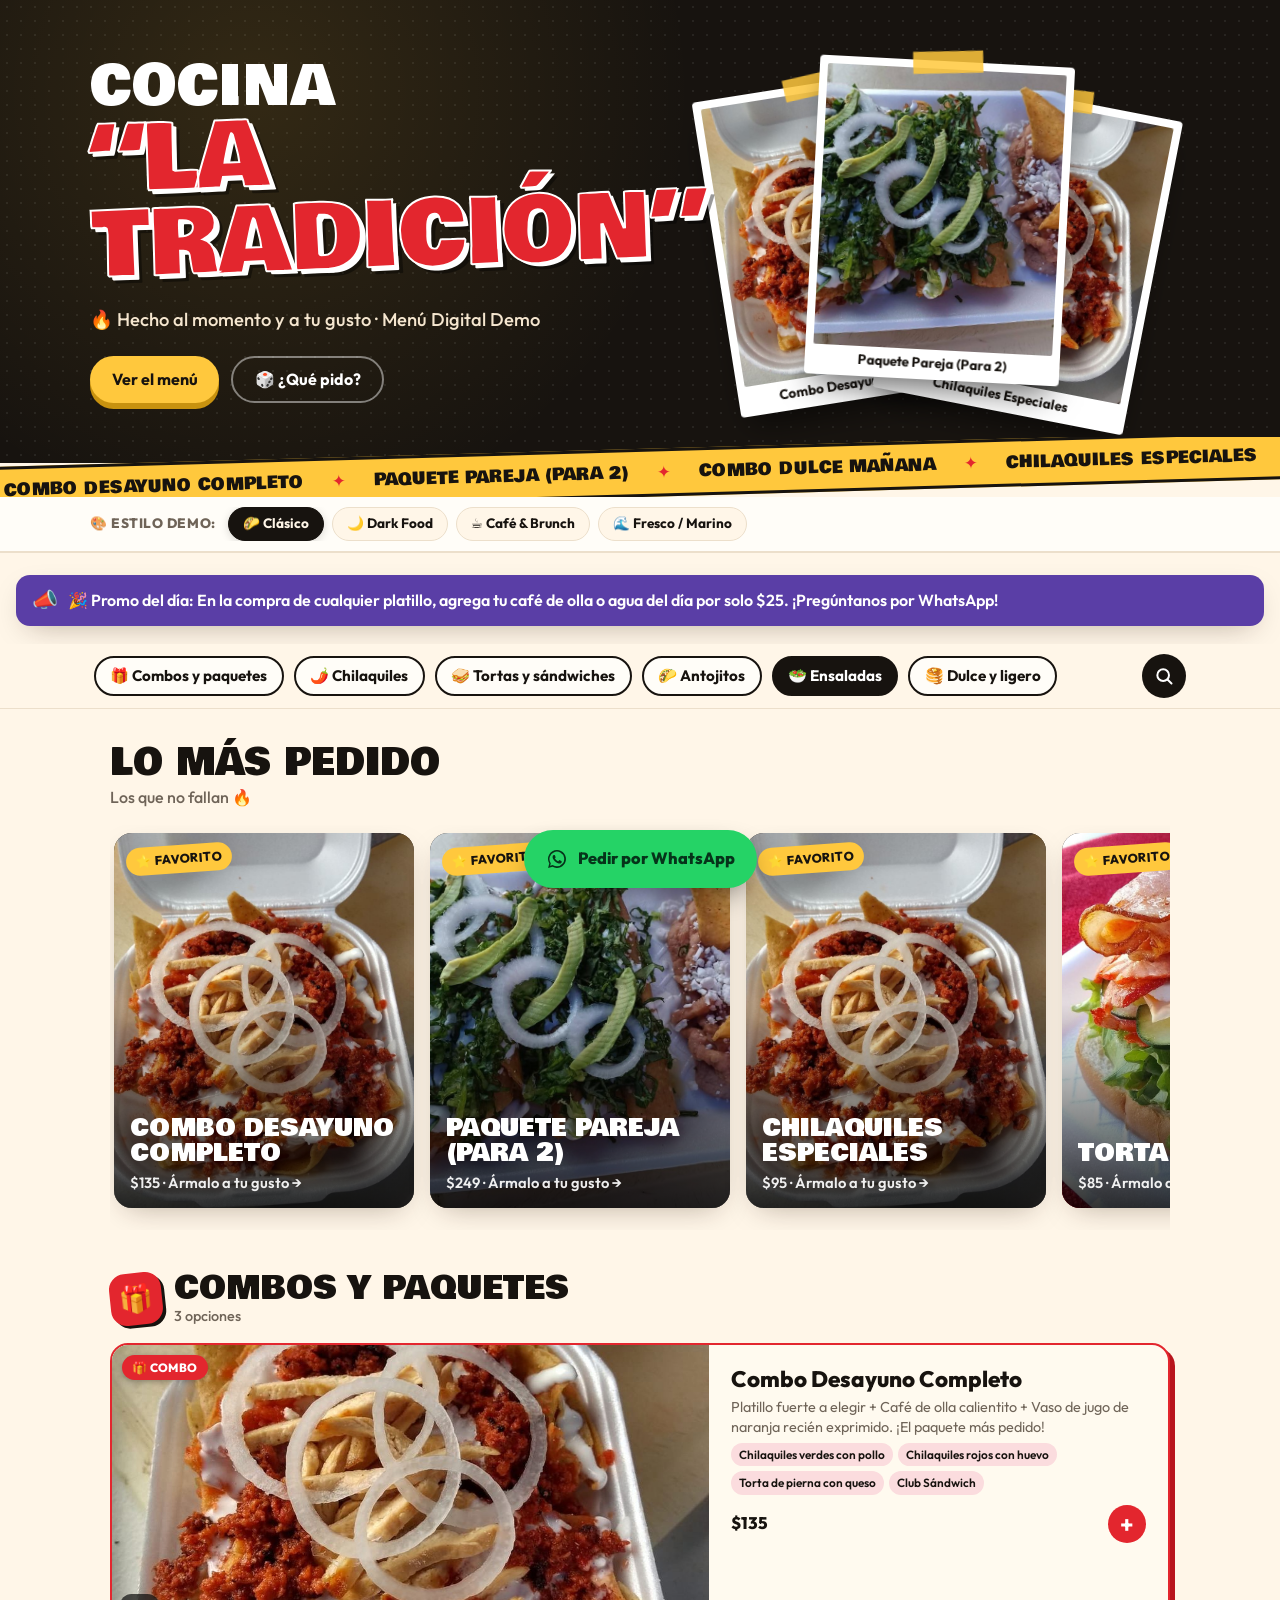
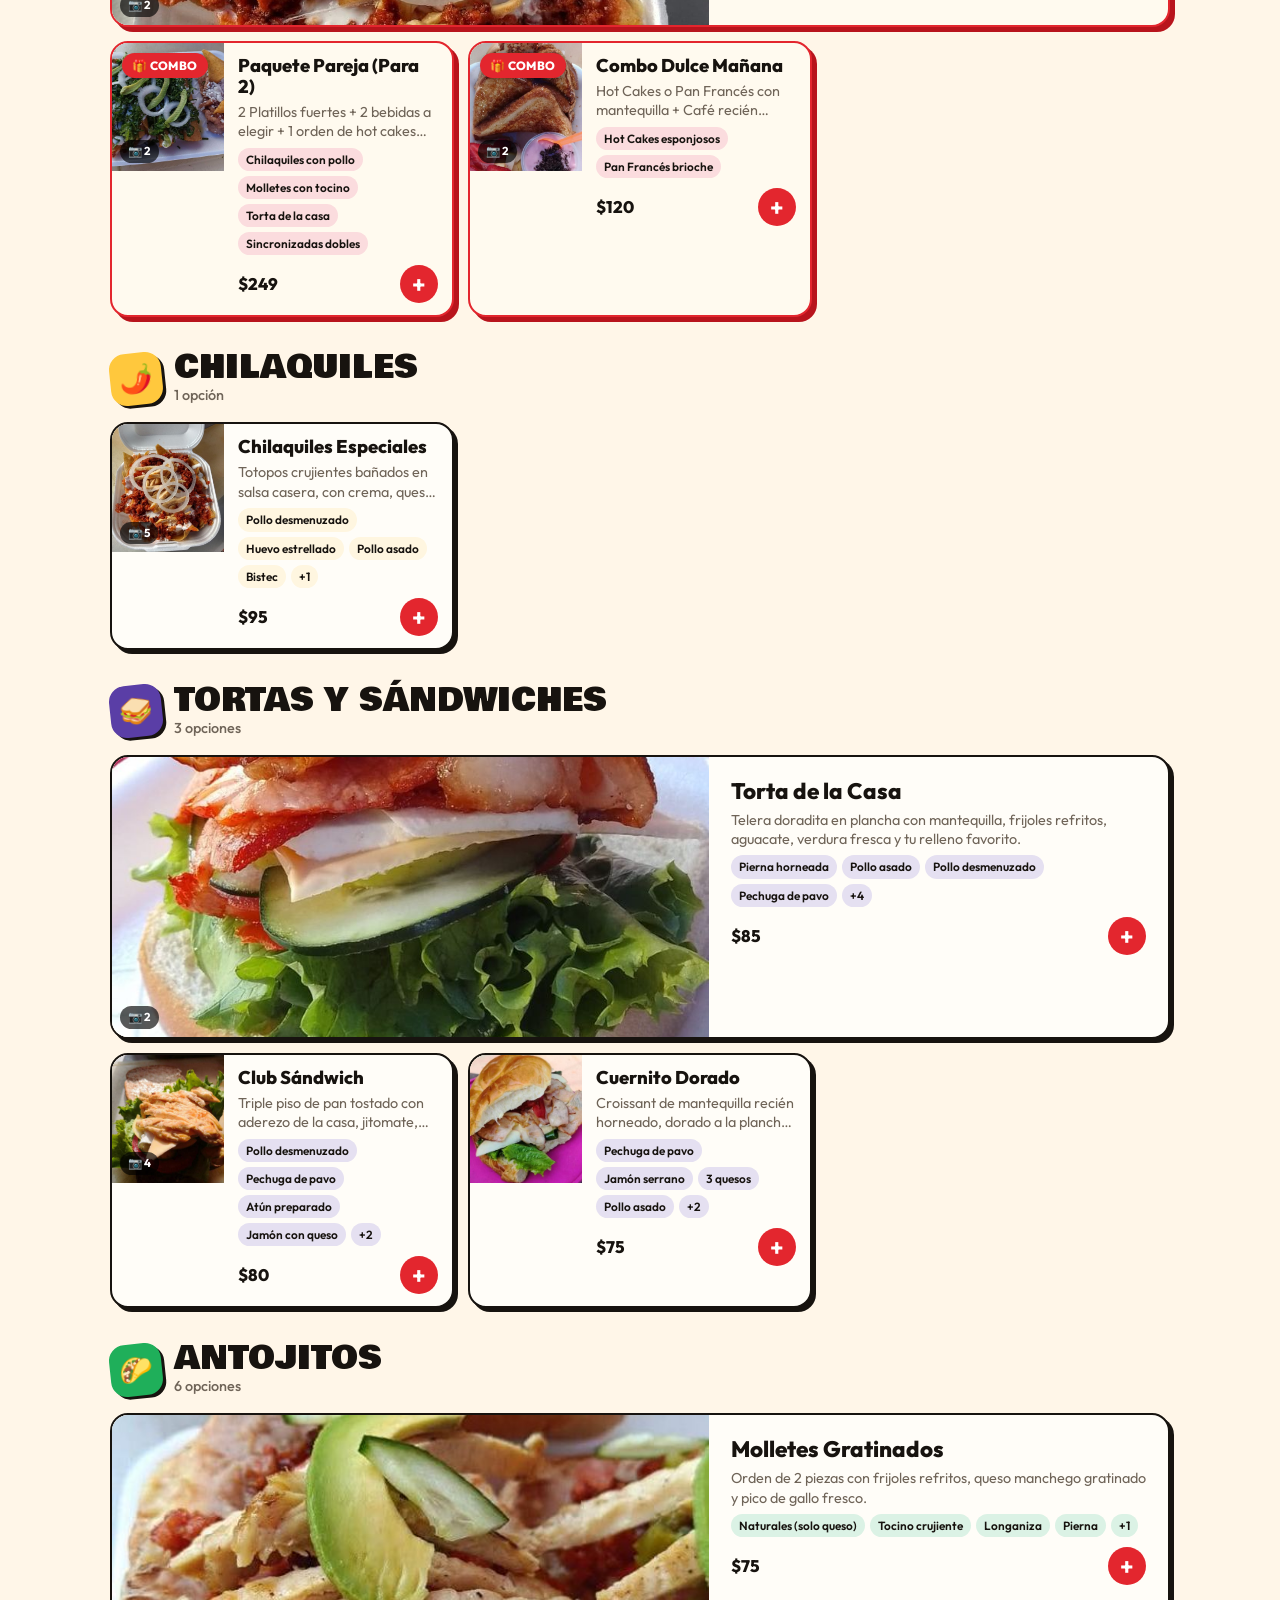
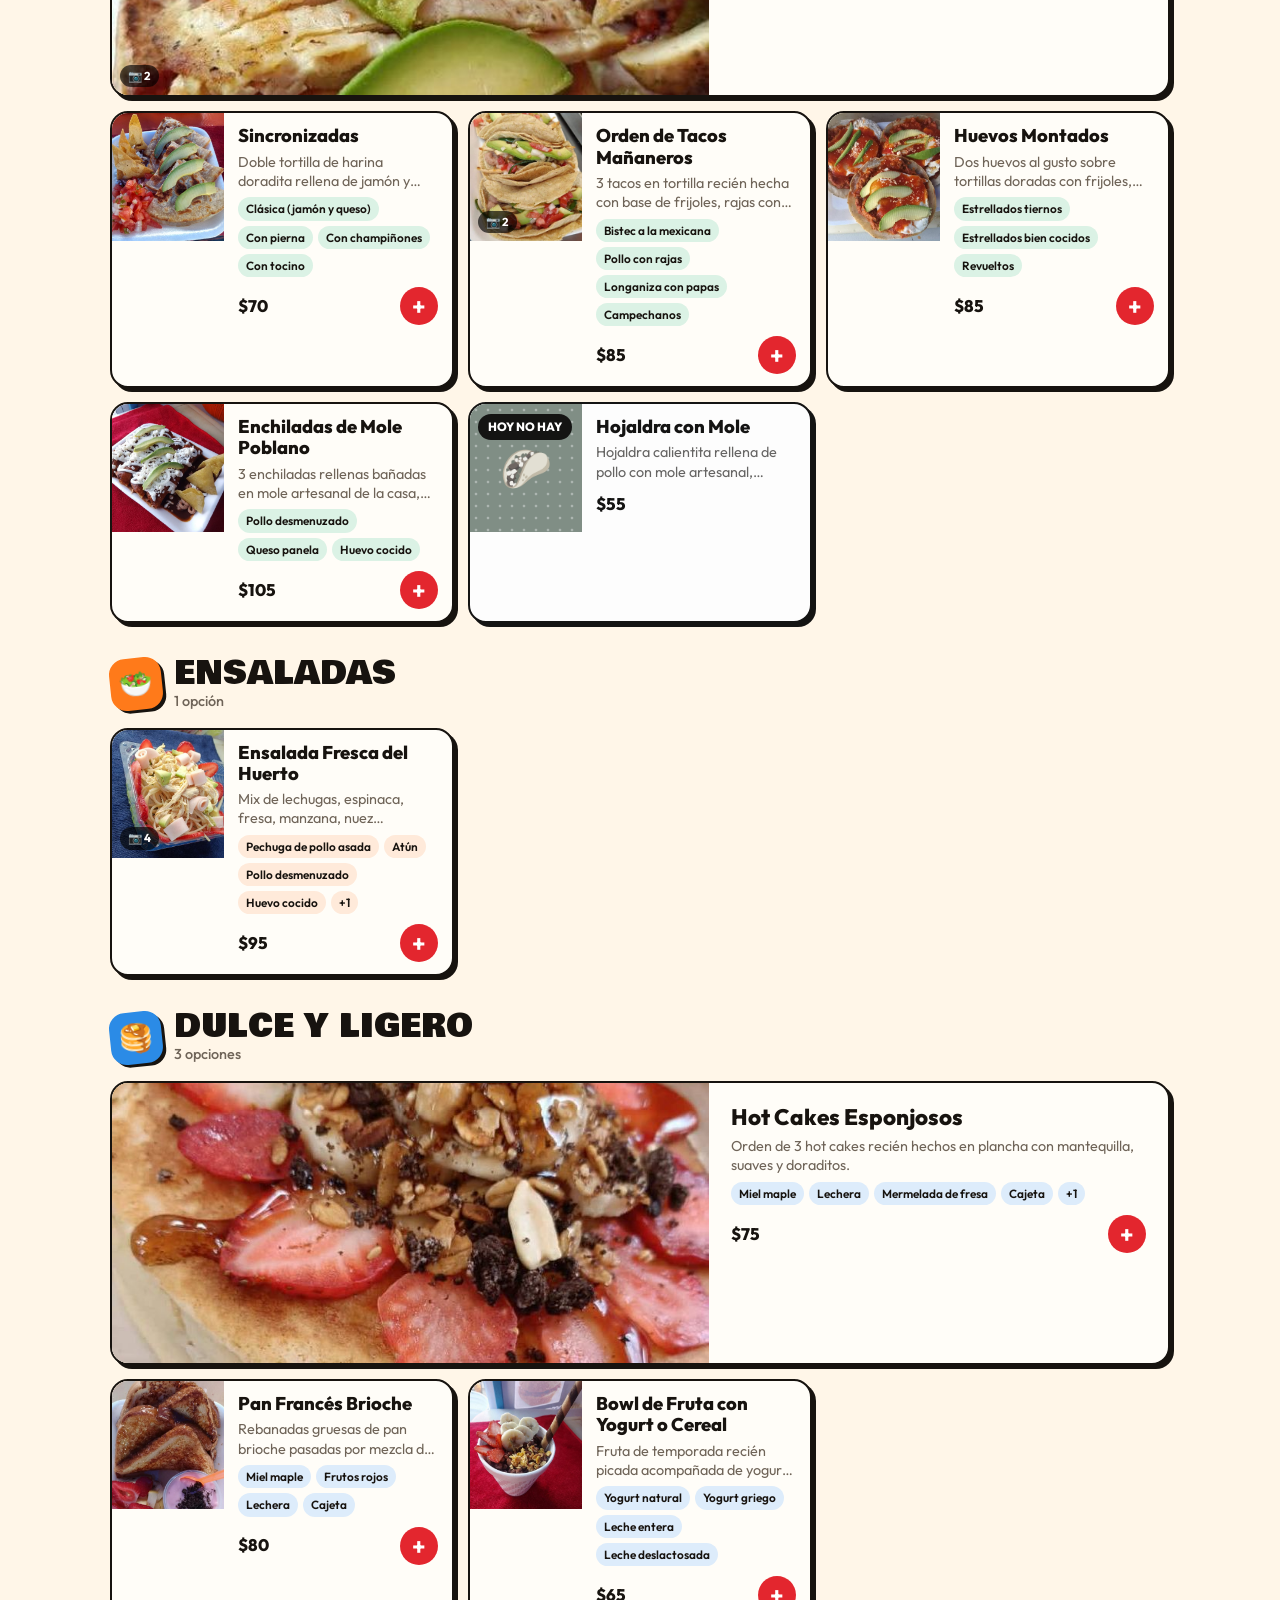
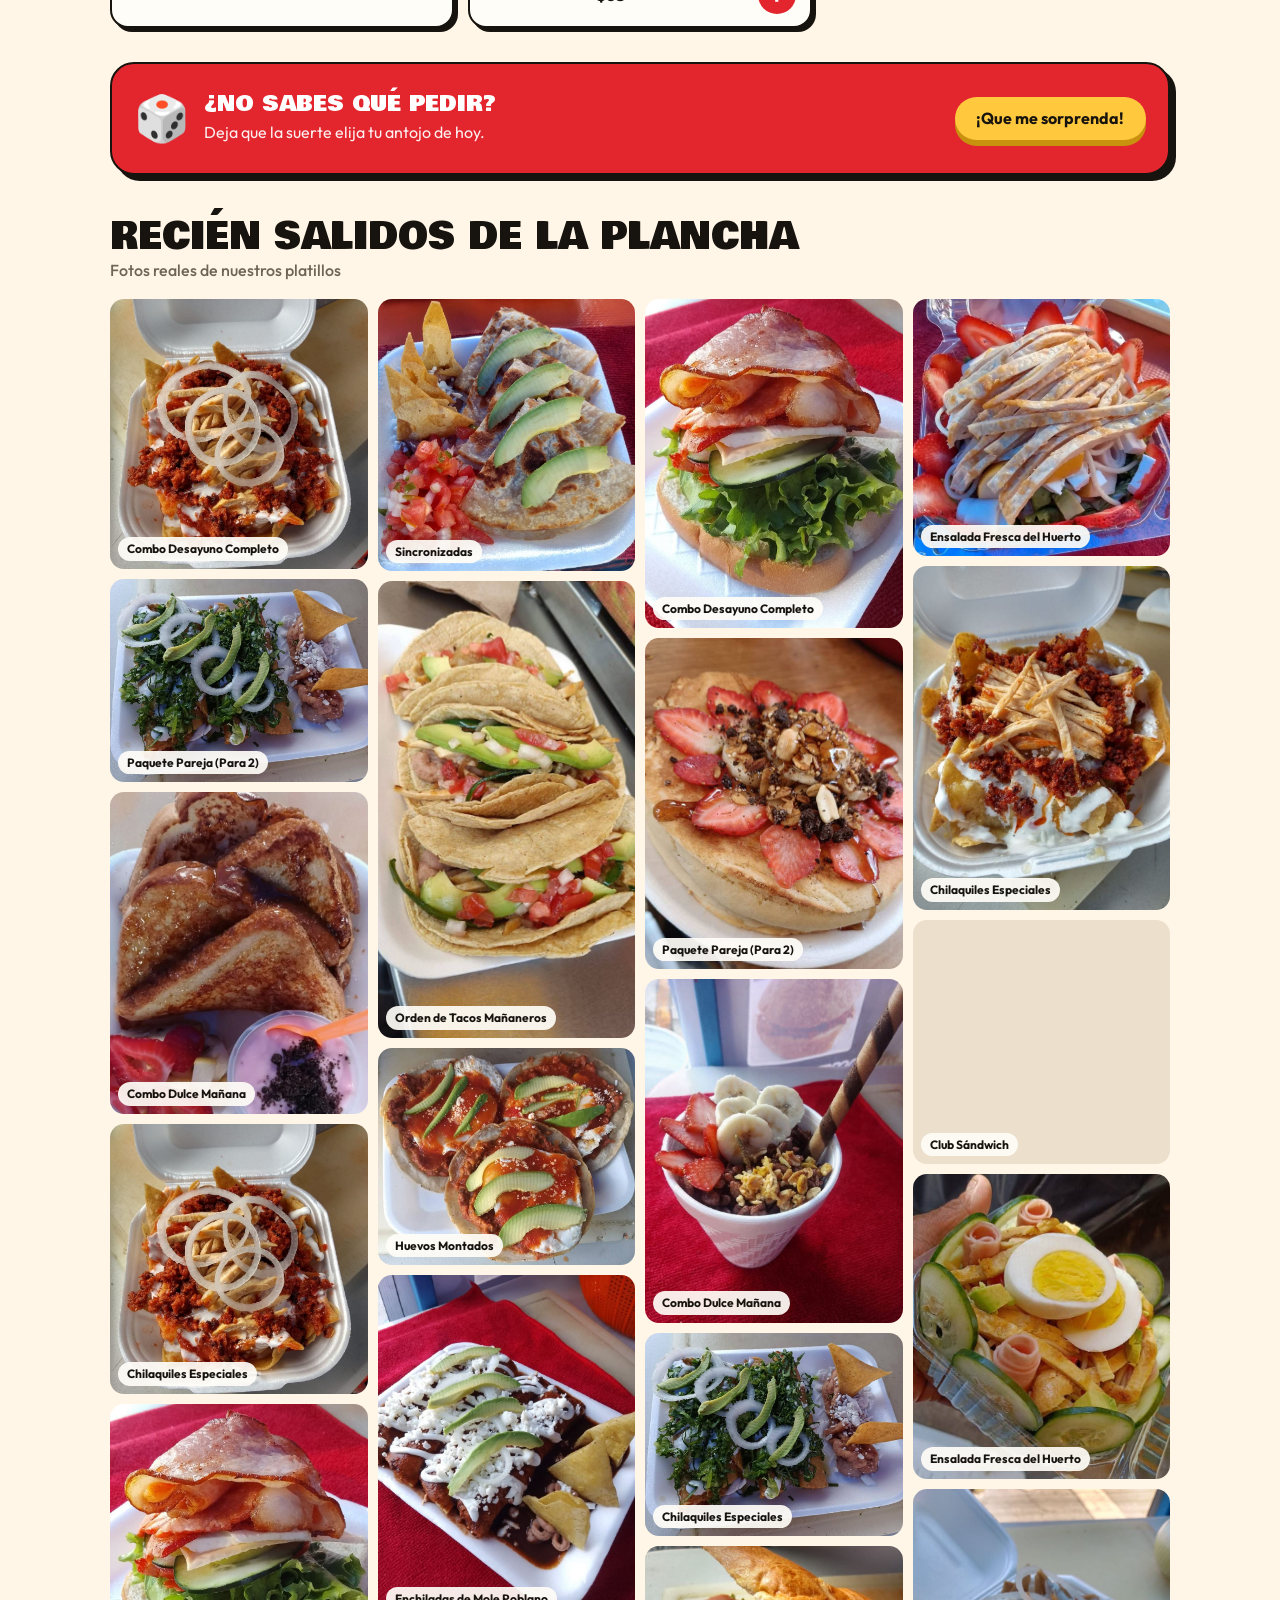
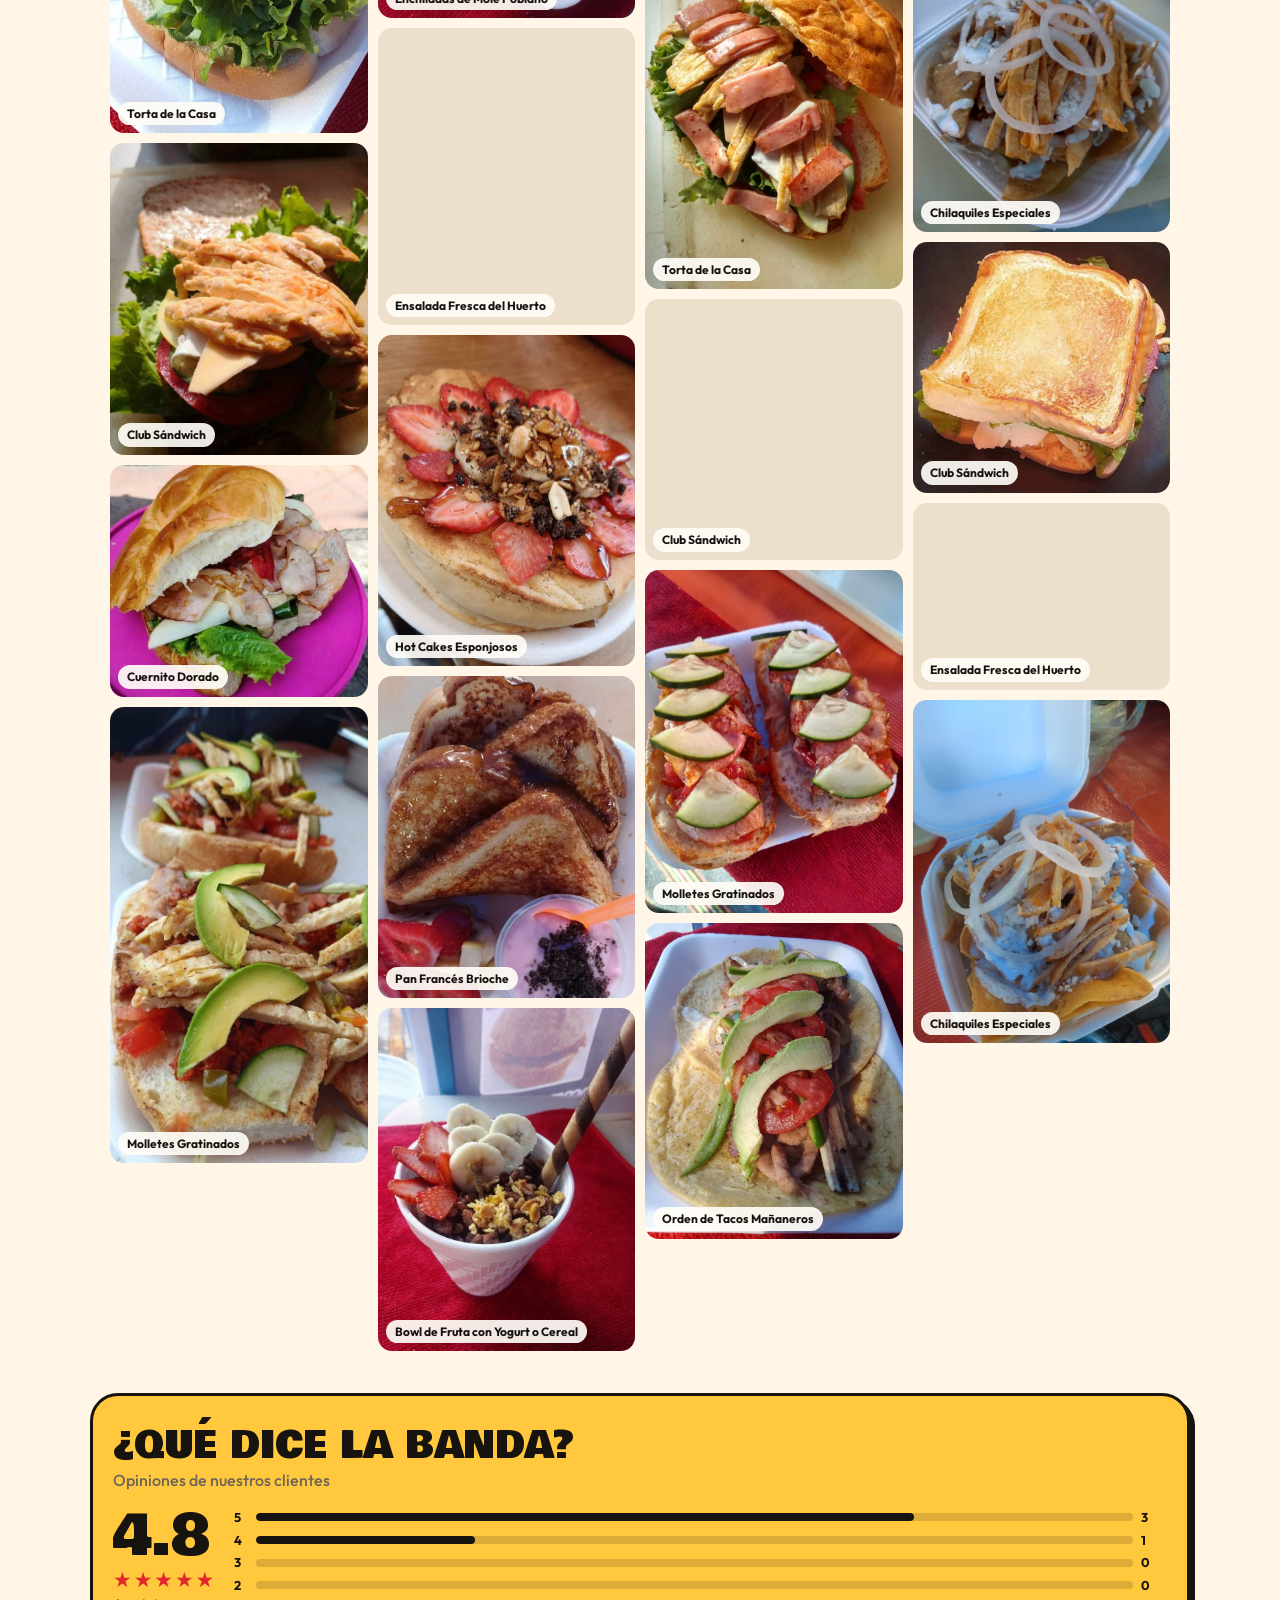
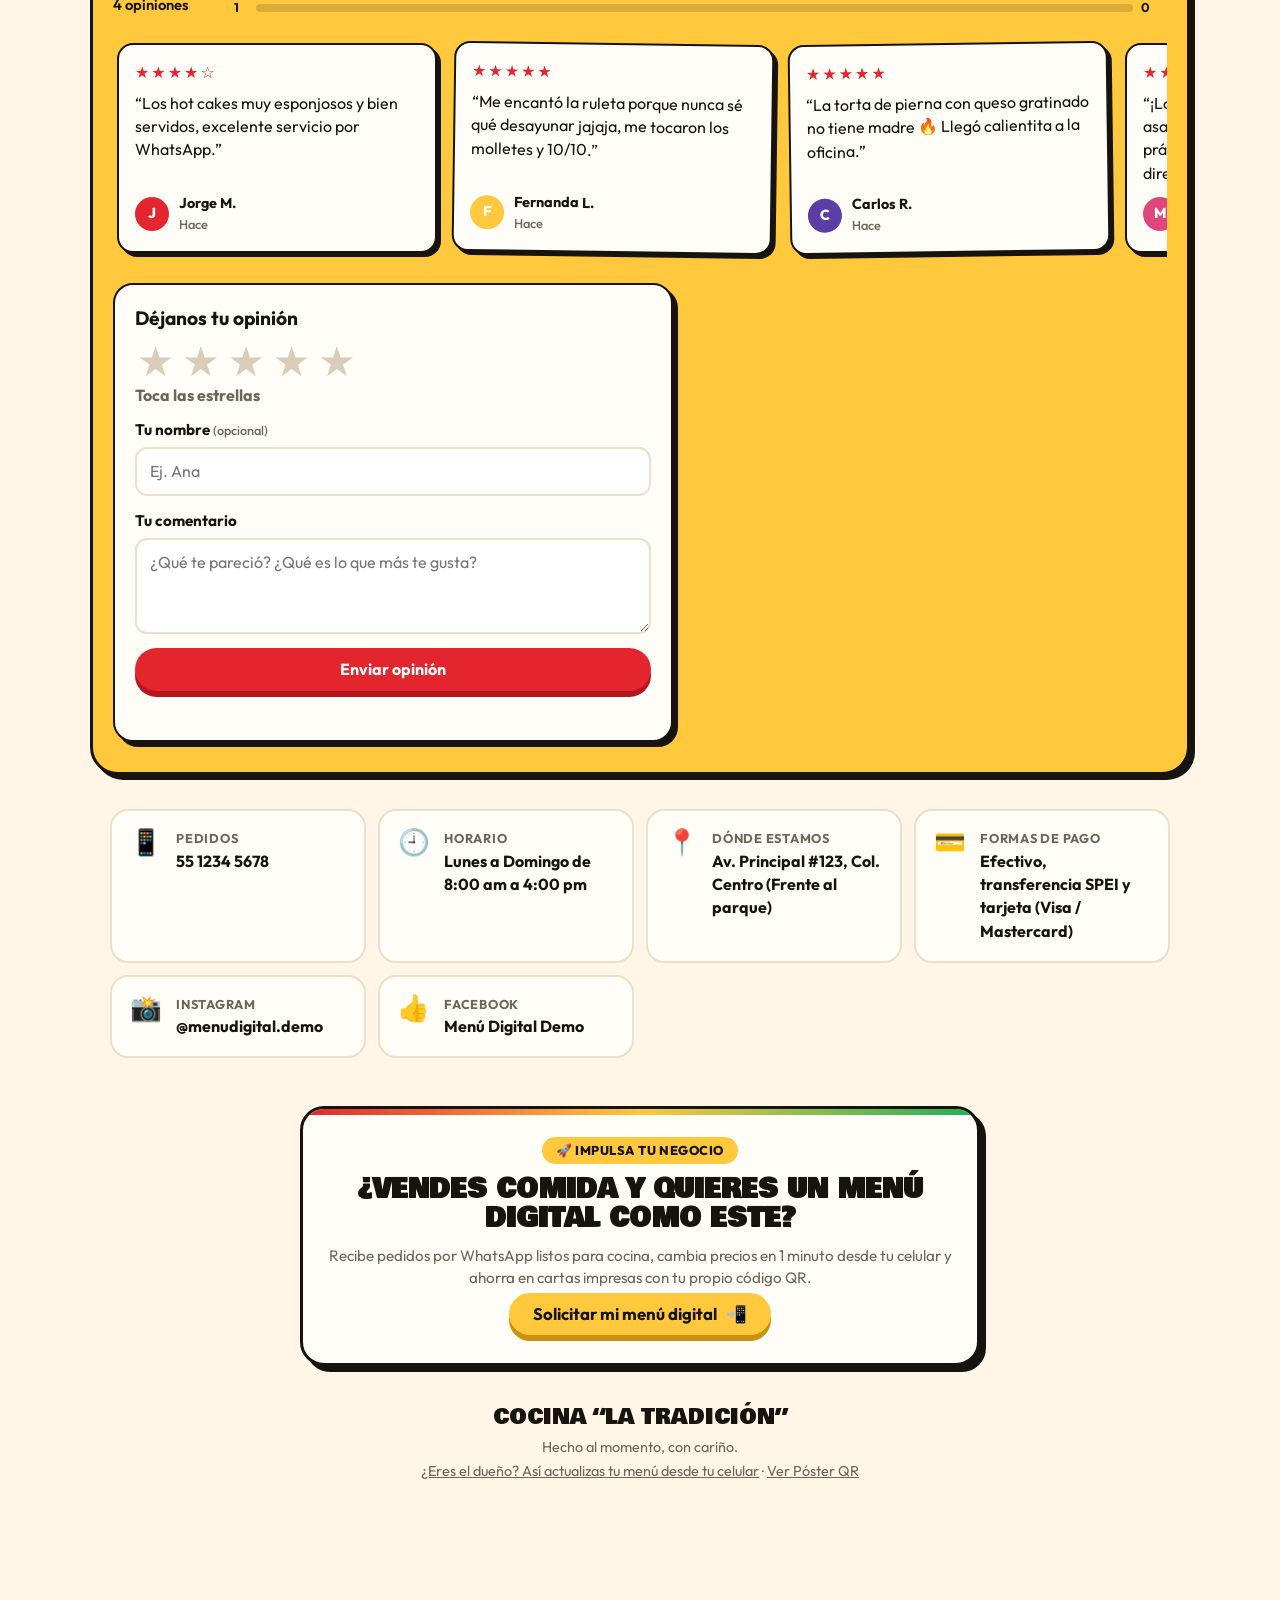
==== index.html @ dca346fe "Implementar temas visuales, combos destacados, comanda de WhatsApp y banner de captación" ====
<!DOCTYPE html>
<html lang="es">
<head>
  <meta charset="UTF-8">
  <meta name="viewport" content="width=device-width, initial-scale=1, viewport-fit=cover">
  <title>Cocina La Tradición · Menú Digital Demo</title>
  <meta name="description" content="Menú digital interactivo: chilaquiles, tortas, molletes y más, hechos al momento y a tu gusto. Arma tu pedido y mándalo por WhatsApp.">
  <meta name="theme-color" content="#17130F">
  <meta property="og:title" content="Cocina La Tradición · Menú Digital Demo">
  <meta property="og:description" content="Hecho al momento y a tu gusto. Arma tu pedido y mándalo por WhatsApp.">
  <meta property="og:image" content="fotos/chilaquiles-1.jpg">
  <link rel="icon" href="data:image/svg+xml,<svg xmlns='http://www.w3.org/2000/svg' viewBox='0 0 100 100'><text y='.9em' font-size='90'>🍳</text></svg>">
  <link rel="preconnect" href="https://fonts.googleapis.com">
  <link rel="preconnect" href="https://fonts.gstatic.com" crossorigin>
  <link href="https://fonts.googleapis.com/css2?family=Bowlby+One&family=Outfit:wght@400;500;600;700;800&display=swap" rel="stylesheet">
  <link rel="stylesheet" href="estilos.css">
</head>
<body>

  <!-- PORTADA -->
  <header class="hero" id="inicio">
    <div class="hero-text">
      <p class="hero-kicker">Cocina</p>
      <h1 class="hero-title" id="nombre-negocio">“La Tradición”</h1>
      <p class="hero-tagline" id="frase">Hecho al momento y a tu gusto · Menú Digital Demo</p>
      <div class="hero-actions">
        <a href="#menu" class="btn btn-yellow">Ver el menú</a>
        <button type="button" class="btn btn-ghost" data-ruleta>🎲 ¿Qué pido?</button>
      </div>
    </div>
    <div class="hero-photos" id="hero-fotos" aria-hidden="true"></div>
  </header>

  <div class="marquee-wrap" aria-hidden="true"><div class="marquee"><div class="marquee-track" id="marquee"></div></div></div>

  <!-- SELECTOR DE TEMAS DEMO -->
  <div class="theme-bar" id="theme-bar" aria-label="Selector de temas visuales">
    <div class="theme-bar-inner">
      <span class="theme-bar-label">🎨 Estilo demo:</span>
      <div class="theme-chips">
        <button type="button" class="theme-chip is-on" data-set-tema="clasico">🌮 Clásico</button>
        <button type="button" class="theme-chip" data-set-tema="dark">🌙 Dark Food</button>
        <button type="button" class="theme-chip" data-set-tema="cafe">☕ Café &amp; Brunch</button>
        <button type="button" class="theme-chip" data-set-tema="marino">🌊 Fresco / Marino</button>
      </div>
    </div>
  </div>

  <div class="aviso" id="aviso" hidden></div>

  <!-- NAVEGACIÓN DE CATEGORÍAS -->
  <nav class="cats" id="cats" aria-label="Categorías del menú">
    <div class="cats-scroll" id="cats-lista"></div>
    <button type="button" class="cats-search" id="btn-buscar" aria-label="Buscar platillo">
      <svg viewBox="0 0 24 24" width="20" height="20"><circle cx="11" cy="11" r="7" fill="none" stroke="currentColor" stroke-width="2.4"/><path d="M16.5 16.5 21 21" stroke="currentColor" stroke-width="2.4" stroke-linecap="round"/></svg>
    </button>
    <div class="search-box" id="search-box" hidden>
      <input type="search" id="buscar" placeholder="Busca: chilaquiles, pierna, hot cakes…" autocomplete="off" aria-label="Buscar en el menú">
      <button type="button" id="cerrar-buscar" aria-label="Cerrar búsqueda">✕</button>
    </div>
  </nav>

  <main>
    <section class="block favs" id="favoritos" hidden>
      <div class="block-head">
        <h2 class="block-title">Lo más pedido</h2>
        <p class="block-sub">Los que no fallan 🔥</p>
      </div>
      <div class="favs-scroll" id="favs-lista"></div>
    </section>

    <div id="menu" class="menu"></div>
    <p class="sin-resultados" id="sin-resultados" hidden>No encontramos ese antojo 😅 <br>Escríbenos por WhatsApp, seguro te lo preparamos.</p>

    <!-- RULETA -->
    <section class="block ruleta-cta">
      <div class="ruleta-card">
        <span class="ruleta-dice" aria-hidden="true">🎲</span>
        <div>
          <h2>¿No sabes qué pedir?</h2>
          <p>Deja que la suerte elija tu antojo de hoy.</p>
        </div>
        <button type="button" class="btn btn-red" data-ruleta>¡Que me sorprenda!</button>
      </div>
    </section>

    <!-- GALERÍA -->
    <section class="block" id="galeria">
      <div class="block-head">
        <h2 class="block-title">Recién salidos de la plancha</h2>
        <p class="block-sub">Fotos reales de nuestros platillos</p>
      </div>
      <div class="galeria" id="galeria-lista"></div>
    </section>

    <!-- OPINIONES -->
    <section class="block opiniones" id="opiniones">
      <div class="block-head">
        <h2 class="block-title">¿Qué dice la banda?</h2>
        <p class="block-sub">Opiniones de nuestros clientes</p>
      </div>
      <div class="op-resumen" id="op-resumen"></div>
      <div class="op-scroll" id="op-lista"></div>

      <form class="op-form" id="op-form" novalidate>
        <h3>Déjanos tu opinión</h3>
        <div class="stars-input" id="stars-input" role="radiogroup" aria-label="Calificación">
          <button type="button" role="radio" aria-checked="false" data-v="1" aria-label="1 estrella">★</button>
          <button type="button" role="radio" aria-checked="false" data-v="2" aria-label="2 estrellas">★</button>
          <button type="button" role="radio" aria-checked="false" data-v="3" aria-label="3 estrellas">★</button>
          <button type="button" role="radio" aria-checked="false" data-v="4" aria-label="4 estrellas">★</button>
          <button type="button" role="radio" aria-checked="false" data-v="5" aria-label="5 estrellas">★</button>
        </div>
        <p class="stars-label" id="stars-label">Toca las estrellas</p>
        <label class="field">
          <span>Tu nombre <small>(opcional)</small></span>
          <input type="text" id="op-nombre" maxlength="40" autocomplete="given-name" placeholder="Ej. Ana">
        </label>
        <label class="field">
          <span>Tu comentario</span>
          <textarea id="op-comentario" rows="3" maxlength="400" placeholder="¿Qué te pareció? ¿Qué es lo que más te gusta?"></textarea>
        </label>
        <input type="text" id="op-web" class="hp" tabindex="-1" autocomplete="off" aria-hidden="true">
        <button type="submit" class="btn btn-red btn-block">Enviar opinión</button>
        <p class="op-nota" id="op-nota"></p>
      </form>
    </section>

    <!-- INFORMACIÓN -->
    <section class="block info" id="info">
      <div class="info-grid" id="info-lista"></div>
    </section>
  </main>

  <footer class="footer">
    <div class="footer-promo">
      <span class="promo-badge">🚀 Impulsa tu negocio</span>
      <h3 class="promo-title">¿Vendes comida y quieres un menú digital como este?</h3>
      <p class="promo-desc">Recibe pedidos por WhatsApp listos para cocina, cambia precios en 1 minuto desde tu celular y ahorra en cartas impresas con tu propio código QR.</p>
      <a href="https://wa.me/525512345678?text=Hola!%20Vi%20el%20menú%20demo%20y%20quiero%20información%20para%20mi%20negocio%20de%20comida" target="_blank" rel="noopener" class="btn btn-yellow btn-promo" id="link-crear-menu">
        <span>Solicitar mi menú digital</span> 📲
      </a>
    </div>

    <p class="footer-brand" id="footer-nombre">Cocina “La Tradición”</p>
    <p>Hecho al momento, con cariño.</p>
    <p class="footer-links"><a href="ayuda.html">¿Eres el dueño? Así actualizas tu menú desde tu celular</a> · <a href="qr.html">Ver Póster QR</a></p>
  </footer>

  <!-- BARRA DE PEDIDO -->
  <div class="cartbar" id="cartbar">
    <a class="cartbar-wa" id="cartbar-wa" href="#" target="_blank" rel="noopener">
      <svg viewBox="0 0 32 32" width="22" height="22" aria-hidden="true"><path fill="currentColor" d="M16 3a13 13 0 0 0-11.2 19.6L3 29l6.6-1.7A13 13 0 1 0 16 3Zm0 23.7c-2 0-4-.6-5.7-1.6l-.4-.2-3.9 1 1-3.8-.3-.4A10.7 10.7 0 1 1 16 26.7Zm5.9-8c-.3-.2-1.9-1-2.2-1-.3-.2-.5-.2-.7.1l-1 1.3c-.2.2-.4.2-.7.1a8.8 8.8 0 0 1-4.4-3.8c-.3-.6.3-.5 1-1.7.1-.2 0-.4 0-.6l-1-2.4c-.3-.6-.5-.5-.7-.5h-.6c-.2 0-.6.1-.9.4-.3.3-1.1 1.1-1.1 2.7s1.2 3.2 1.3 3.4c.2.2 2.3 3.5 5.6 5 2.1.9 2.9 1 4 .8.6-.1 1.9-.8 2.2-1.5.3-.8.3-1.4.2-1.5 0-.2-.3-.3-.6-.4Z"/></svg>
      <span>Pedir por WhatsApp</span>
    </a>
    <button type="button" class="cartbar-cart" id="cartbar-cart" hidden>
      <span class="cartbar-count" id="cartbar-count">0</span>
      <span class="cartbar-label">Ver mi pedido</span>
      <span class="cartbar-total" id="cartbar-total"></span>
    </button>
  </div>

  <!-- HOJAS (ventanas que suben desde abajo) -->
  <div class="overlay" id="overlay" hidden></div>

  <section class="sheet sheet-platillo" id="sheet-platillo" role="dialog" aria-modal="true" aria-labelledby="pl-nombre" hidden>
    <button type="button" class="sheet-close" data-cerrar aria-label="Cerrar">✕</button>
    <div class="pl-scroll" id="pl-scroll">
      <div class="pl-gal" id="pl-media"></div>
      <div class="pl-info" id="pl-body"></div>
    </div>
    <div class="sheet-foot">
      <div class="qty" aria-label="Cantidad">
        <button type="button" id="pl-menos" aria-label="Uno menos">−</button>
        <output id="pl-qty">1</output>
        <button type="button" id="pl-mas" aria-label="Uno más">+</button>
      </div>
      <button type="button" class="btn btn-red btn-grow" id="pl-agregar">Agregar</button>
    </div>
  </section>

  <section class="sheet" id="sheet-carrito" role="dialog" aria-modal="true" aria-labelledby="car-titulo" hidden>
    <button type="button" class="sheet-close" data-cerrar aria-label="Cerrar">✕</button>
    <div class="sheet-body">
      <h2 class="sheet-title" id="car-titulo">Mi pedido</h2>
      <ul class="car-items" id="car-items"></ul>
      <button type="button" class="link-btn" data-cerrar>+ Agregar algo más</button>

      <div class="car-form">
        <label class="field">
          <span>¿A nombre de quién?</span>
          <input type="text" id="car-nombre" maxlength="40" autocomplete="given-name" placeholder="Tu nombre">
        </label>
        <div class="field" id="car-entrega-campo">
          <span>¿Cómo lo quieres?</span>
          <div class="chips" id="car-entrega">
            <button type="button" class="chip is-on" data-v="recoger">🏃 Paso por él</button>
            <button type="button" class="chip" data-v="llevar">🛵 Me lo llevas</button>
          </div>
        </div>
        <label class="field" id="car-dir-campo" hidden>
          <span>¿A dónde te lo llevamos?</span>
          <input type="text" id="car-dir" maxlength="120" autocomplete="street-address" placeholder="Oficina, local, calle…">
        </label>
        <div class="field">
          <span>¿Para cuándo?</span>
          <div class="chips" id="car-hora">
            <button type="button" class="chip is-on" data-v="ya">⚡ Lo antes posible</button>
            <button type="button" class="chip" data-v="hora">🕘 A una hora</button>
          </div>
          <input type="time" id="car-hora-input" class="mt" hidden aria-label="Hora">
        </div>
        <label class="field">
          <span>¿Alguna indicación adicional? <small>(opcional)</small></span>
          <textarea id="car-nota" rows="2" maxlength="200" placeholder="Ej. pago con transferencia, traigo cambio de $200…"></textarea>
        </label>
      </div>
    </div>
    <div class="sheet-foot sheet-foot-col">
      <div class="car-total" id="car-total"></div>
      <button type="button" class="btn btn-wa btn-block" id="car-enviar">
        <svg viewBox="0 0 32 32" width="22" height="22" aria-hidden="true"><path fill="currentColor" d="M16 3a13 13 0 0 0-11.2 19.6L3 29l6.6-1.7A13 13 0 1 0 16 3Zm0 23.7c-2 0-4-.6-5.7-1.6l-.4-.2-3.9 1 1-3.8-.3-.4A10.7 10.7 0 1 1 16 26.7Zm5.9-8c-.3-.2-1.9-1-2.2-1-.3-.2-.5-.2-.7.1l-1 1.3c-.2.2-.4.2-.7.1a8.8 8.8 0 0 1-4.4-3.8c-.3-.6.3-.5 1-1.7.1-.2 0-.4 0-.6l-1-2.4c-.3-.6-.5-.5-.7-.5h-.6c-.2 0-.6.1-.9.4-.3.3-1.1 1.1-1.1 2.7s1.2 3.2 1.3 3.4c.2.2 2.3 3.5 5.6 5 2.1.9 2.9 1 4 .8.6-.1 1.9-.8 2.2-1.5.3-.8.3-1.4.2-1.5 0-.2-.3-.3-.6-.4Z"/></svg>
        Enviar pedido por WhatsApp
      </button>
    </div>
  </section>

  <section class="sheet sheet-ruleta" id="sheet-ruleta" role="dialog" aria-modal="true" aria-label="¿Qué pido?" hidden>
    <button type="button" class="sheet-close" data-cerrar aria-label="Cerrar">✕</button>
    <div class="sheet-body ruleta-body">
      <p class="ruleta-kicker">Hoy te toca…</p>
      <div class="ruleta-foto" id="ru-foto"></div>
      <p class="ruleta-nombre" id="ru-nombre">…</p>
      <p class="ruleta-detalle" id="ru-detalle"></p>
      <div class="ruleta-acciones">
        <button type="button" class="btn btn-ghost-dark" id="ru-otra">🎲 Otra vez</button>
        <button type="button" class="btn btn-red" id="ru-quiero" disabled>¡Ese mero!</button>
      </div>
    </div>
  </section>

  <div class="lightbox" id="lightbox" role="dialog" aria-modal="true" aria-label="Foto" hidden>
    <button type="button" class="lb-close" data-cerrar aria-label="Cerrar">✕</button>
    <button type="button" class="lb-nav lb-prev" id="lb-prev" aria-label="Foto anterior">‹</button>
    <img id="lb-img" alt="">
    <button type="button" class="lb-nav lb-next" id="lb-next" aria-label="Foto siguiente">›</button>
    <div class="lb-caption">
      <span id="lb-nombre"></span>
      <button type="button" class="btn btn-yellow btn-sm" id="lb-pedir">Lo quiero</button>
    </div>
  </div>

  <div class="toast" id="toast" role="status" aria-live="polite"></div>

  <script src="configuracion.js"></script>
  <script src="menu-respaldo.js"></script>
  <script src="app.js"></script>
</body>
</html>
---- estilos.css ----
/* ========== Desayunos El Payo · estilos ========== */
:root {
  --ink: #17130f;
  --ink-2: #2a231c;
  --cream: #fff6e8;
  --paper: #fffdf8;
  --line: #ecdfcb;
  --muted: #6f6458;
  --red: #e3262e;
  --red-dark: #b8141c;
  --yellow: #ffc83d;
  --purple: #5a3ea6;
  --green: #1faf5a;
  --wa: #25d366;
  --radius: 18px;
  --shadow: 0 10px 30px -12px rgba(40, 20, 0, .35);
  --display: "Bowlby One", "Arial Black", Impact, sans-serif;
  --body: "Outfit", system-ui, -apple-system, "Segoe UI", sans-serif;
  --safe-b: env(safe-area-inset-bottom, 0px);
}

/* ---------- TEMAS VISUALES INTERCAMBIABLES ---------- */
/* TEMA DARK (Fast Food / Burgers / Nocturno) */
:root[data-tema="dark"],
body[data-tema="dark"] {
  --ink: #f5f5f7;
  --ink-2: #e1e1e6;
  --cream: #121215;
  --paper: #1c1c21;
  --line: #2e2e36;
  --muted: #9c9ca4;
  --red: #ff3b30;
  --red-dark: #b8141c;
  --yellow: #ffd60a;
  --purple: #bf5af2;
  --green: #30d158;
  --shadow: 0 10px 30px -10px rgba(0,0,0,.75);
}

/* TEMA CAFÉ & BRUNCH (Cafetería / Repostería / Desayunos) */
:root[data-tema="cafe"],
body[data-tema="cafe"] {
  --ink: #2b221d;
  --ink-2: #3a2e27;
  --cream: #fbf7f0;
  --paper: #ffffff;
  --line: #e6dcce;
  --muted: #7d6e64;
  --red: #bf5535;
  --red-dark: #8c381f;
  --yellow: #df9e47;
  --purple: #6c5270;
  --green: #4f7757;
  --shadow: 0 10px 30px -12px rgba(43,34,29,.22);
}

/* TEMA MARINO / FRESCO (Mariscos / Bebidas / Helados) */
:root[data-tema="marino"],
body[data-tema="marino"] {
  --ink: #0d2238;
  --ink-2: #163657;
  --cream: #f2f6fa;
  --paper: #ffffff;
  --line: #d2e0ec;
  --muted: #577088;
  --red: #028090;
  --red-dark: #005662;
  --yellow: #f4a261;
  --purple: #2a9d8f;
  --green: #2ec4b6;
  --shadow: 0 10px 30px -12px rgba(13,34,56,.2);
}

/* Adaptaciones oscuras */
[data-tema="dark"] .opiniones {
  color: #17130f;
}
[data-tema="dark"] .opiniones .op-stars {
  color: #b8141c;
}
[data-tema="dark"] .field input,
[data-tema="dark"] .field textarea,
[data-tema="dark"] .search-box input {
  background: var(--paper);
  color: var(--ink);
  border-color: var(--line);
}
[data-tema="dark"] .chip {
  background: var(--paper);
  color: var(--ink);
  border-color: var(--line);
}
[data-tema="dark"] .chip.is-on {
  background: var(--yellow);
  color: #121215;
  border-color: var(--yellow);
}
[data-tema="dark"] .car-item {
  background: #24242a;
}
[data-tema="dark"] .qty {
  border-color: var(--line);
}
[data-tema="dark"] .cats-search {
  background: var(--yellow);
  color: #121215;
}

* { box-sizing: border-box; }
html { scroll-behavior: smooth; scroll-padding-top: 76px; -webkit-text-size-adjust: 100%; }
body {
  margin: 0;
  background: var(--cream);
  color: var(--ink);
  font-family: var(--body);
  font-size: 16px;
  line-height: 1.45;
  padding-bottom: calc(88px + var(--safe-b));
  overflow-x: hidden;
  overscroll-behavior-x: none; /* sin rebote ni arrastre lateral de toda la página */
}
body.no-scroll { overflow: hidden; }
img { display: block; max-width: 100%; }
button { font: inherit; color: inherit; cursor: pointer; -webkit-user-select: none; user-select: none; }
a { color: inherit; }
[hidden] { display: none !important; }
:focus-visible { outline: 3px solid var(--yellow); outline-offset: 2px; border-radius: 6px; }

/* ---------- botones ---------- */
.btn {
  display: inline-flex; align-items: center; justify-content: center; gap: .5em;
  border: 0; border-radius: 999px; padding: .8em 1.35em;
  font-weight: 700; font-size: 1rem; text-decoration: none; line-height: 1.1;
  transition: transform .15s ease, background-color .15s ease, box-shadow .15s ease;
  -webkit-tap-highlight-color: transparent;
}
.btn:active { transform: scale(.96); }
.btn:disabled { opacity: .45; pointer-events: none; }
.btn-red { background: var(--red); color: #fff; box-shadow: 0 6px 0 var(--red-dark); }
.btn-red:active { box-shadow: 0 2px 0 var(--red-dark); transform: translateY(3px); }
.btn-yellow { background: var(--yellow); color: var(--ink); box-shadow: 0 6px 0 #c8920f; }
.btn-ghost { background: transparent; color: #fff; border: 2px solid rgba(255,255,255,.45); }
.btn-ghost-dark { background: transparent; color: var(--ink); border: 2px solid var(--line); }
.btn-wa { background: var(--wa); color: #06331a; box-shadow: 0 6px 0 #129447; font-size: 1.05rem; }
.btn-block { width: 100%; }
.btn-grow { flex: 1; }
.btn-sm { padding: .55em 1em; font-size: .9rem; box-shadow: none; }
.link-btn { background: none; border: 0; color: var(--red); font-weight: 700; padding: .6em 0; }

/* ---------- portada ---------- */
.hero {
  position: relative;
  background:
    radial-gradient(circle at 20% 20%, rgba(255,200,61,.12), transparent 40%),
    radial-gradient(rgba(255,255,255,.07) 1.2px, transparent 1.4px) 0 0 / 14px 14px,
    var(--ink);
  color: #fff;
  padding: 34px 20px 40px;
  overflow: hidden;
  display: grid;
  gap: 28px;
}
.hero-text { position: relative; z-index: 2; max-width: 34rem; }
.hero-kicker {
  margin: 0; font-family: var(--display); font-size: clamp(2rem, 9vw, 3.4rem);
  letter-spacing: .02em; line-height: 1; text-transform: uppercase;
}
.hero-title {
  margin: .05em 0 0; font-family: var(--display); font-weight: 400;
  font-size: clamp(2.6rem, 12.5vw, 5.6rem); line-height: .95; color: var(--red);
  text-transform: uppercase;
  -webkit-text-stroke: 2px #fff;
  text-shadow: 4px 4px 0 #fff, 7px 7px 0 rgba(0,0,0,.4);
  transform: rotate(-2deg); transform-origin: left;
}
.hero-tagline { margin: 18px 0 22px; font-size: 1.15rem; color: #f5e6cf; font-weight: 500; }
.hero-tagline::before { content: "🔥 "; }
.hero-actions { display: flex; flex-wrap: wrap; gap: 12px; }

.hero-photos { position: relative; height: 250px; max-width: 440px; width: 100%; margin: 0 auto; }
.polaroid {
  position: absolute; width: 58%; aspect-ratio: 4 / 5; background: #fff; padding: 8px 8px 30px;
  box-shadow: 0 18px 30px -10px rgba(0,0,0,.6); border-radius: 4px;
  animation: drop-in .7s cubic-bezier(.2,.9,.3,1.3) both;
}
.polaroid img { width: 100%; height: 100%; object-fit: cover; border-radius: 2px; }
.polaroid span {
  position: absolute; bottom: 6px; left: 0; right: 0; text-align: center;
  font-weight: 700; color: var(--ink); font-size: .85rem;
}
.polaroid::before { /* cinta */
  content: ""; position: absolute; top: -10px; left: 50%; width: 70px; height: 22px;
  transform: translateX(-50%) rotate(-4deg); background: rgba(255,200,61,.85);
}
.polaroid:nth-child(1) { left: 0; top: 20px; transform: rotate(-9deg); animation-delay: .1s; }
.polaroid:nth-child(2) { left: 22%; top: 0; transform: rotate(3deg); z-index: 2; animation-delay: .25s; }
.polaroid:nth-child(3) { right: 0; top: 34px; transform: rotate(11deg); animation-delay: .4s; }
.hero-photos .polaroid { height: auto; }
@keyframes drop-in { from { opacity: 0; translate: 0 -40px; } to { opacity: 1; translate: 0 0; } }

@media (min-width: 760px) {
  .hero { grid-template-columns: 1.1fr 1fr; align-items: center; padding: 60px max(32px, calc((100vw - 1100px) / 2)); }
  .hero-photos { height: 340px; }
  .cats { padding: 0 max(32px, calc((100vw - 1100px) / 2)); }
  .search-box { padding: 0 max(32px, calc((100vw - 1100px) / 2)); }
  .block { padding: 42px 32px 14px; }
  .menu { padding: 0 32px; }
}

/* ---------- cinta de nombres ---------- */
/* el contenedor recorta la cinta inclinada para que nunca ensanche la página */
.marquee-wrap { overflow: hidden; margin: -26px 0 -12px; padding: 12px 0; position: relative; z-index: 3; pointer-events: none; }
.marquee {
  background: var(--yellow); color: var(--ink); overflow: hidden;
  transform: rotate(-1.6deg); margin: 0 -10px;
  border-block: 3px solid var(--ink);
}
.marquee-track {
  display: flex; width: max-content; gap: 0; padding: 9px 0;
  font-family: var(--display); font-size: 1.05rem; text-transform: uppercase; white-space: nowrap;
  animation: marquee 32s linear infinite;
}
.marquee-track span { padding: 0 14px; }
.marquee-track span::after { content: "✦"; margin-left: 28px; color: var(--red); }
@keyframes marquee { to { transform: translateX(-50%); } }

/* ---------- selector de temas demo ---------- */
.theme-bar {
  background: var(--paper);
  border-bottom: 2px solid var(--line);
  padding: 10px 16px;
  position: relative;
  z-index: 15;
}
.theme-bar-inner {
  max-width: 1100px;
  margin: 0 auto;
  display: flex;
  align-items: center;
  gap: 12px;
  overflow-x: auto;
  scrollbar-width: none;
}
.theme-bar-inner::-webkit-scrollbar { display: none; }
.theme-bar-label {
  font-weight: 800;
  font-size: .85rem;
  color: var(--muted);
  white-space: nowrap;
  text-transform: uppercase;
  letter-spacing: .04em;
}
.theme-chips {
  display: flex;
  gap: 8px;
}
.theme-chip {
  flex: none;
  font-weight: 700;
  font-size: .85rem;
  padding: 6px 14px;
  border-radius: 999px;
  border: 1.5px solid var(--line);
  background: var(--cream);
  color: var(--ink);
  cursor: pointer;
  transition: all .15s ease;
}
.theme-chip:hover {
  border-color: var(--ink);
}
.theme-chip.is-on {
  background: var(--ink);
  color: var(--cream);
  border-color: var(--ink);
  box-shadow: 0 2px 8px rgba(0,0,0,.15);
}

/* ---------- aviso ---------- */
.aviso {
  margin: 22px 16px 0; padding: 14px 16px; border-radius: 14px;
  background: var(--purple); color: #fff; font-weight: 600; display: flex; gap: 10px; align-items: flex-start;
  box-shadow: var(--shadow);
}
.aviso::before { content: "📣"; font-size: 1.3rem; line-height: 1; }

/* ---------- categorías ---------- */
.cats {
  position: sticky; top: 0; z-index: 20; margin-top: 18px;
  background: rgba(255,246,232,.94); backdrop-filter: blur(10px); -webkit-backdrop-filter: blur(10px);
  border-bottom: 1px solid var(--line);
  display: flex; align-items: center;
  padding: 0 max(20px, calc((100vw - 1100px) / 2));
}
.cats-scroll {
  flex: 1; display: flex; gap: 10px; overflow-x: auto; padding: 12px 4px; scrollbar-width: none;
  scroll-snap-type: x proximity; scroll-padding: 4px;
}
.cats-scroll::-webkit-scrollbar { display: none; }
.cat-chip {
  flex: none; border: 2px solid var(--ink); background: var(--paper); border-radius: 999px;
  padding: .45em .95em; font-weight: 700; font-size: .95rem; white-space: nowrap; scroll-snap-align: start;
  text-decoration: none; color: var(--ink);
  transition: background-color .2s, color .2s, transform .15s;
}
.cat-chip.is-on { background: var(--ink); color: #fff; }
.cat-chip:active { transform: scale(.95); }
.cats-search {
  flex: none; width: 44px; height: 44px; margin-left: 10px; margin-right: 4px; border-radius: 50%;
  border: 0; background: var(--ink); color: #fff; display: grid; place-items: center;
}
.search-box {
  position: absolute; inset: 0; background: var(--cream); display: flex; align-items: center; gap: 8px;
  padding: 0 max(20px, calc((100vw - 1100px) / 2));
}
.search-box input {
  flex: 1; height: 46px; border-radius: 999px; border: 2px solid var(--ink); padding: 0 18px;
  font: inherit; background: var(--paper);
}
.search-box button { border: 0; background: none; font-size: 1.2rem; width: 40px; height: 40px; }

/* ---------- bloques ---------- */
main { max-width: 1100px; margin: 0 auto; }
.block { padding: 34px 20px 8px; }
.block-head { margin-bottom: 16px; }
.block-title {
  margin: 0; font-family: var(--display); font-weight: 400; font-size: clamp(1.6rem, 6.5vw, 2.3rem);
  line-height: 1.05; text-transform: uppercase;
}
.block-sub { margin: 4px 0 0; color: var(--muted); font-weight: 500; }

/* favoritos */
.favs-scroll {
  display: grid; grid-auto-flow: column; grid-auto-columns: min(78%, 300px); gap: 16px;
  overflow-x: auto; scroll-snap-type: x mandatory; padding: 8px 4px 22px; margin: 0;
  scrollbar-width: none; scroll-padding: 4px;
}
.favs-scroll::-webkit-scrollbar { display: none; }
.fav {
  position: relative; scroll-snap-align: start; border: 0; padding: 0; text-align: left;
  border-radius: var(--radius); overflow: hidden; aspect-ratio: 4 / 5; background: var(--ink-2);
  box-shadow: var(--shadow);
}
.fav img { width: 100%; height: 100%; object-fit: cover; transition: transform .5s; }
.fav:hover img { transform: scale(1.05); }
.fav::after { content: ""; position: absolute; inset: 0; background: linear-gradient(transparent 45%, rgba(0,0,0,.8)); }
.fav-info { position: absolute; left: 16px; right: 16px; bottom: 14px; z-index: 2; color: #fff; }
.fav-name, .fav-cta { display: block; }
.fav-name { font-family: var(--display); font-size: 1.5rem; line-height: 1.05; text-transform: uppercase; }
.fav-cta { margin-top: 6px; font-weight: 600; font-size: .92rem; opacity: .92; }
.sticker {
  position: absolute; top: 12px; left: 12px; z-index: 2; background: var(--yellow); color: var(--ink);
  font-weight: 800; font-size: .78rem; padding: 5px 10px; border-radius: 999px; transform: rotate(-4deg);
  text-transform: uppercase; letter-spacing: .03em;
}

/* menú */
.menu { padding: 0 20px; }
.cat { padding-top: 34px; }
.cat-head { display: flex; align-items: center; gap: 12px; margin-bottom: 16px; }
.cat-emoji {
  width: 52px; height: 52px; border-radius: 16px; display: grid; place-items: center; font-size: 1.7rem;
  background: var(--accent, var(--red)); transform: rotate(-6deg); box-shadow: 3px 3px 0 var(--ink); flex: none;
}
.cat-name { margin: 0; font-family: var(--display); font-weight: 400; font-size: clamp(1.5rem, 6vw, 2rem); line-height: 1; text-transform: uppercase; }
.cat-count { margin: 2px 0 0; color: var(--muted); font-size: .9rem; font-weight: 500; }

.dishes { display: grid; gap: 14px; }
@media (min-width: 700px) { .dishes { grid-template-columns: repeat(2, 1fr); } .dish-big { grid-column: 1 / -1; } }
@media (min-width: 1000px) { .dishes { grid-template-columns: repeat(3, 1fr); } }

.dish {
  position: relative; display: grid; grid-template-columns: 112px 1fr; gap: 0; text-align: left;
  background: var(--paper); border: 2px solid var(--ink); border-radius: var(--radius); overflow: hidden; padding: 0;
  box-shadow: 4px 4px 0 var(--ink); transition: transform .15s, box-shadow .15s;
}
.dish:active { transform: translate(2px, 2px); box-shadow: 2px 2px 0 var(--ink); }
.dish-photo { position: relative; background: var(--line); min-height: 128px; }
.dish-photo img { position: absolute; inset: 0; width: 100%; height: 100%; object-fit: cover; }
.dish-body { padding: 12px 14px; display: flex; flex-direction: column; gap: 6px; min-width: 0; }
.dish-name { margin: 0; font-weight: 800; font-size: 1.15rem; line-height: 1.15; }
.dish-desc { margin: 0; color: var(--muted); font-size: .9rem; line-height: 1.35; display: -webkit-box; -webkit-line-clamp: 2; -webkit-box-orient: vertical; overflow: hidden; }
.dish-foot { margin-top: auto; display: flex; align-items: center; justify-content: space-between; gap: 8px; padding-top: 4px; }
.price { font-weight: 800; font-size: 1.05rem; }
.price-q { font-weight: 600; font-size: .82rem; color: var(--muted); }
.add-pill {
  flex: none; width: 38px; height: 38px; border-radius: 50%; background: var(--red); color: #fff;
  display: grid; place-items: center; font-size: 1.5rem; font-weight: 700; line-height: 1;
}
.mini-chips { display: flex; flex-wrap: wrap; gap: 5px; }
.mini-chip {
  font-size: .74rem; font-weight: 600; padding: 3px 8px; border-radius: 999px;
  background: color-mix(in srgb, var(--accent, var(--red)) 16%, #fff); color: var(--ink);
}
.photo-count {
  position: absolute; bottom: 8px; left: 8px; background: rgba(0,0,0,.65); color: #fff; font-size: .72rem;
  font-weight: 700; padding: 3px 8px; border-radius: 999px;
}

.dish-big { grid-template-columns: 1fr; }
.dish-big .dish-photo { aspect-ratio: 16 / 10; min-height: 0; }
.dish-big .dish-name { font-size: 1.4rem; }
.dish-big .dish-desc { -webkit-line-clamp: 3; }
@media (min-width: 700px) {
  .dish-big { grid-template-columns: 1.3fr 1fr; }
  .dish-big .dish-photo { aspect-ratio: auto; min-height: 280px; }
  .dish-big .dish-body { padding: 22px; justify-content: center; }
}

/* combos y paquetes */
.dish-combo {
  border: 2.5px solid var(--red);
  box-shadow: 5px 5px 0 var(--red-dark);
  background: color-mix(in srgb, var(--paper) 95%, var(--yellow) 5%);
}
.dish-combo:hover {
  transform: translateY(-2px);
}
.badge-combo {
  position: absolute;
  top: 10px;
  left: 10px;
  z-index: 2;
  background: var(--red);
  color: #fff;
  font-size: .75rem;
  font-weight: 800;
  padding: 4px 10px;
  border-radius: 999px;
  text-transform: uppercase;
  letter-spacing: .03em;
  box-shadow: 0 2px 6px rgba(0,0,0,.3);
  animation: pulse-combo 2.4s ease-in-out infinite;
}
@keyframes pulse-combo {
  0%, 100% { transform: scale(1); }
  50% { transform: scale(1.05); }
}

.dish.agotado { filter: grayscale(.9); opacity: .7; }
.dish.agotado .add-pill { display: none; }
.badge-agotado {
  position: absolute; top: 10px; right: 10px; z-index: 2; background: var(--ink); color: #fff; font-size: .75rem;
  font-weight: 800; padding: 4px 10px; border-radius: 999px; text-transform: uppercase;
}

.ph { /* foto de relleno cuando no hay foto */
  position: absolute; inset: 0; display: grid; place-items: center; font-size: 2.6rem;
  background:
    radial-gradient(rgba(255,255,255,.35) 1.5px, transparent 1.6px) 0 0 / 12px 12px,
    var(--accent, var(--red));
}
.ph-lg { font-size: 4rem; }

.sin-resultados { text-align: center; padding: 40px 20px; font-weight: 600; color: var(--muted); }

/* ruleta */
.ruleta-card {
  background: var(--red); color: #fff; border-radius: 24px; padding: 22px; display: grid; gap: 14px;
  grid-template-columns: auto 1fr; align-items: center; box-shadow: 6px 6px 0 var(--ink); border: 2px solid var(--ink);
}
.ruleta-card h2 { margin: 0; font-family: var(--display); font-weight: 400; font-size: 1.35rem; text-transform: uppercase; line-height: 1.1; }
.ruleta-card p { margin: 4px 0 0; opacity: .92; }
.ruleta-card .btn { grid-column: 1 / -1; background: var(--yellow); color: var(--ink); box-shadow: 0 6px 0 #c8920f; }
.ruleta-dice { font-size: 2.8rem; display: inline-block; animation: wobble 2.6s ease-in-out infinite; }
@keyframes wobble { 0%, 100% { transform: rotate(-10deg); } 50% { transform: rotate(12deg) scale(1.08); } }
@media (min-width: 700px) { .ruleta-card { grid-template-columns: auto 1fr auto; } .ruleta-card .btn { grid-column: auto; } }

/* galería */
.galeria { columns: 2; column-gap: 10px; }
@media (min-width: 700px) { .galeria { columns: 3; } }
@media (min-width: 1000px) { .galeria { columns: 4; } }
.g-item {
  break-inside: avoid; margin: 0 0 10px; position: relative; border-radius: 14px; overflow: hidden;
  border: 0; padding: 0; width: 100%; background: var(--line); display: block;
}
.g-item img { width: 100%; height: auto; transition: transform .4s; }
.g-item:hover img { transform: scale(1.04); }
.g-item span {
  position: absolute; left: 8px; bottom: 8px; background: rgba(255,253,248,.92); color: var(--ink);
  font-size: .75rem; font-weight: 700; padding: 3px 9px; border-radius: 999px;
}

/* opiniones */
.opiniones {
  background: var(--yellow);
  margin-top: 34px;
  padding: 30px 20px;
  border: 3px solid var(--ink);
  border-radius: 24px;
  box-shadow: 5px 5px 0 var(--ink);
}
@media (min-width: 1100px) { .opiniones { border-radius: 28px; } }
.op-resumen { display: flex; align-items: center; gap: 18px; margin-bottom: 18px; flex-wrap: wrap; }
.op-score { font-family: var(--display); font-size: 3.4rem; line-height: 1; }
.op-stars { color: var(--red); font-size: 1.3rem; letter-spacing: 2px; }
.op-total { font-weight: 600; font-size: .92rem; }
.op-bars { flex: 1; min-width: 180px; display: grid; gap: 4px; font-size: .8rem; font-weight: 700; }
.op-bar { display: grid; grid-template-columns: 14px 1fr 26px; gap: 8px; align-items: center; }
.op-bar i { height: 8px; border-radius: 99px; background: rgba(23,19,15,.15); overflow: hidden; display: block; }
.op-bar i b { display: block; height: 100%; background: var(--ink); border-radius: 99px; }

.op-scroll {
  display: grid; grid-auto-flow: column; grid-auto-columns: min(82%, 320px); gap: 16px;
  overflow-x: auto; scroll-snap-type: x mandatory; padding: 8px 4px 20px; margin: 0; scrollbar-width: none;
  scroll-padding: 4px;
}
.op-scroll::-webkit-scrollbar { display: none; }
.op-card {
  scroll-snap-align: start; background: var(--paper); border: 2px solid var(--ink); border-radius: 16px; padding: 16px;
  box-shadow: 4px 4px 0 var(--ink); display: flex; flex-direction: column; gap: 8px;
}
.op-card:nth-child(3n+2) { transform: rotate(.8deg); }
.op-card:nth-child(3n) { transform: rotate(-.8deg); }
.op-card .op-stars { font-size: 1rem; }
.op-card p { margin: 0; flex: 1; }
.op-quien { display: flex; align-items: center; gap: 10px; font-weight: 700; font-size: .9rem; }
.op-avatar { width: 34px; height: 34px; border-radius: 50%; display: grid; place-items: center; color: #fff; font-weight: 800; flex: none; }
.op-fecha { color: var(--muted); font-weight: 500; font-size: .8rem; }
.op-vacio { background: var(--paper); border: 2px dashed var(--ink); border-radius: 16px; padding: 20px; text-align: center; font-weight: 600; }

.op-form {
  margin-top: 10px; background: var(--paper); border: 2px solid var(--ink); border-radius: 20px; padding: 20px;
  box-shadow: 5px 5px 0 var(--ink); max-width: 560px;
}
.op-form h3 { margin: 0 0 8px; font-size: 1.2rem; }
.stars-input { display: flex; gap: 4px; }
.stars-input button {
  border: 0; background: none; font-size: 2.6rem; line-height: 1; padding: 0 2px; color: #d9ccb8;
  transition: transform .15s, color .15s;
}
.stars-input button.is-on { color: var(--red); }
.stars-input button:active { transform: scale(1.25); }
.stars-label { margin: 2px 0 12px; font-weight: 700; color: var(--muted); min-height: 1.4em; }
.op-nota { margin: 10px 0 0; font-weight: 600; text-align: center; min-height: 1.2em; }
.hp { position: absolute; left: -9999px; width: 1px; height: 1px; opacity: 0; }

/* campos */
.field { display: grid; gap: 6px; margin-bottom: 14px; }
.field > span { font-weight: 700; font-size: .95rem; }
.field small { font-weight: 500; color: var(--muted); }
.field input, .field textarea {
  width: 100%; font: inherit; border: 2px solid var(--line); border-radius: 12px; padding: 11px 13px;
  background: #fff; resize: vertical; transition: border-color .15s;
}
.field input:focus, .field textarea:focus { outline: none; border-color: var(--ink); }
.mt { margin-top: 8px; }

/* información */
.info-grid { display: grid; gap: 12px; grid-template-columns: repeat(auto-fit, minmax(240px, 1fr)); }
.info-card {
  background: var(--paper); border-radius: var(--radius); padding: 18px; display: flex; gap: 14px; align-items: flex-start;
  border: 2px solid var(--line); text-decoration: none;
}
a.info-card:hover { border-color: var(--ink); }
.info-ico { font-size: 1.6rem; line-height: 1; }
.info-card h3 { margin: 0 0 2px; font-size: .8rem; text-transform: uppercase; letter-spacing: .06em; color: var(--muted); }
.info-card p { margin: 0; font-weight: 700; }

/* ---------- tarjeta promocional para captación de clientes ---------- */
.footer-promo {
  background: var(--paper);
  border: 3px solid var(--ink);
  border-radius: 24px;
  box-shadow: 6px 6px 0 var(--ink);
  padding: 28px 22px;
  max-width: 680px;
  margin: 0 auto 36px;
  text-align: center;
  position: relative;
  overflow: hidden;
}
.footer-promo::before {
  content: "";
  position: absolute;
  top: 0; left: 0; right: 0;
  height: 6px;
  background: linear-gradient(90deg, var(--red), var(--yellow), var(--green));
}
.promo-badge {
  display: inline-block;
  background: var(--yellow);
  color: #17130f;
  font-weight: 800;
  font-size: .8rem;
  padding: 4px 14px;
  border-radius: 999px;
  text-transform: uppercase;
  letter-spacing: .04em;
  margin-bottom: 12px;
}
.promo-title {
  font-family: var(--display);
  font-size: clamp(1.2rem, 5vw, 1.6rem);
  text-transform: uppercase;
  line-height: 1.15;
  margin: 0 0 10px;
  color: var(--ink);
}
.promo-desc {
  margin: 0 0 20px;
  color: var(--muted);
  font-size: .95rem;
  line-height: 1.45;
}
.btn-promo {
  font-size: 1.05rem;
  padding: 12px 24px;
  box-shadow: 0 6px 0 #c8920f;
}

/* pie */
.footer { text-align: center; padding: 40px 20px 30px; color: var(--muted); font-size: .9rem; }
.footer p { margin: 4px 0; }
.footer-brand { font-family: var(--display); color: var(--ink); font-size: 1.3rem; text-transform: uppercase; }
.footer-links a { color: var(--muted); }

/* ---------- barra inferior ---------- */
.cartbar {
  position: fixed; left: 0; right: 0; bottom: 0; z-index: 30; padding: 12px 14px calc(12px + var(--safe-b));
  display: flex; gap: 10px; justify-content: center; pointer-events: none;
}
.cartbar > * { pointer-events: auto; }
.cartbar-wa, .cartbar-cart {
  display: flex; align-items: center; gap: 10px; border: 0; border-radius: 999px; height: 58px; padding: 0 22px;
  font-weight: 800; font-size: 1.02rem; text-decoration: none; box-shadow: 0 12px 28px -8px rgba(0,0,0,.45);
  transition: transform .2s;
}
.cartbar-wa { background: var(--wa); color: #06331a; animation: wa-pulse 2.4s infinite; }
.cartbar-cart { background: var(--ink); color: #fff; flex: 1; max-width: 520px; }
.cartbar.has-items .cartbar-wa { width: 58px; padding: 0; justify-content: center; animation: none; }
.cartbar.has-items .cartbar-wa span { display: none; }
.cartbar-count {
  background: var(--yellow); color: var(--ink); min-width: 30px; height: 30px; border-radius: 99px;
  display: grid; place-items: center; font-size: .95rem; padding: 0 6px;
}
.cartbar-label { flex: 1; text-align: left; }
.cartbar-total { font-weight: 800; }
.cartbar.bump .cartbar-cart { animation: bump .45s; }
@keyframes bump { 30% { transform: scale(1.06); } 60% { transform: scale(.97); } }
@keyframes wa-pulse {
  0% { box-shadow: 0 0 0 0 rgba(37,211,102,.6), 0 12px 28px -8px rgba(0,0,0,.45); }
  70% { box-shadow: 0 0 0 14px rgba(37,211,102,0), 0 12px 28px -8px rgba(0,0,0,.45); }
  100% { box-shadow: 0 0 0 0 rgba(37,211,102,0), 0 12px 28px -8px rgba(0,0,0,.45); }
}

/* ---------- hojas ---------- */
.overlay { position: fixed; inset: 0; background: rgba(23,19,15,.55); z-index: 40; animation: fade .2s; }
@keyframes fade { from { opacity: 0; } }
.sheet {
  position: fixed; left: 0; right: 0; bottom: 0; z-index: 50; max-height: 92vh; max-height: 92dvh;
  background: var(--paper); border-radius: 26px 26px 0 0; display: flex; flex-direction: column;
  animation: sheet-up .32s cubic-bezier(.2,.9,.3,1); box-shadow: 0 -10px 40px rgba(0,0,0,.25);
  max-width: 620px; margin: 0 auto;
}
@keyframes sheet-up { from { transform: translateY(100%); } }
.sheet::before { content: ""; position: absolute; top: 8px; left: 50%; width: 44px; height: 5px; border-radius: 9px; background: rgba(0,0,0,.18); transform: translateX(-50%); z-index: 3; }
.sheet-close {
  position: absolute; top: 14px; right: 14px; z-index: 4; width: 38px; height: 38px; border-radius: 50%; border: 0;
  background: rgba(255,255,255,.92); box-shadow: 0 2px 10px rgba(0,0,0,.2); font-size: 1rem; font-weight: 800;
}
.sheet-body { overflow-y: auto; padding: 0 20px 18px; overscroll-behavior: contain; flex: 1; }
.sheet-foot {
  display: flex; gap: 12px; align-items: center; padding: 14px 20px calc(14px + var(--safe-b));
  border-top: 1px solid var(--line); background: var(--paper); border-radius: 0 0 0 0;
}
.sheet-foot-col { flex-direction: column; align-items: stretch; gap: 10px; }
.sheet-title { font-family: var(--display); font-weight: 400; font-size: 1.7rem; text-transform: uppercase; margin: 26px 0 12px; }

/* galería dentro del platillo */
.pl-scroll { overflow-y: auto; overscroll-behavior: contain; flex: 1; min-height: 0; }
.pl-info { padding: 0 20px 18px; }
.pl-gal { position: relative; background: var(--ink); border-radius: 26px 26px 0 0; overflow: hidden; user-select: none; -webkit-user-select: none; }
.pl-gal-track { display: flex; height: min(80vw, 46vh); overflow-x: auto; scroll-snap-type: x mandatory; scrollbar-width: none; cursor: grab; }
.pl-gal-track.dragging { scroll-snap-type: none; cursor: grabbing; }
.pl-gal-track::-webkit-scrollbar { display: none; }
.slide { flex: none; width: 100%; height: 100%; scroll-snap-align: center; position: relative; overflow: hidden; }
/* la foto se ve completa; detrás va la misma foto difuminada para rellenar */
.slide-bg { position: absolute; inset: -20px; width: calc(100% + 40px); height: calc(100% + 40px); object-fit: cover; filter: blur(22px) brightness(.7); }
.slide-img { position: relative; width: 100%; height: 100%; object-fit: contain; -webkit-user-drag: none; }
.pl-nav {
  position: absolute; top: 50%; translate: 0 -50%; z-index: 2; width: 42px; height: 42px; border-radius: 50%; border: 0;
  background: rgba(255,255,255,.92); color: var(--ink); font-size: 1.6rem; line-height: 1; display: grid; place-items: center;
  box-shadow: 0 4px 14px rgba(0,0,0,.3); transition: opacity .2s, transform .15s;
}
.pl-nav:active { transform: scale(.9); }
.pl-nav:disabled { opacity: 0; pointer-events: none; }
.pl-prev { left: 12px; } .pl-next { right: 12px; }
.pl-zoom {
  position: absolute; bottom: 12px; right: 12px; z-index: 2; border: 0; border-radius: 999px; padding: 6px 12px;
  background: rgba(0,0,0,.6); color: #fff; font-weight: 700; font-size: .8rem;
}
.pl-dots { position: absolute; bottom: 14px; left: 0; right: 0; display: flex; justify-content: center; gap: 4px; z-index: 2; pointer-events: none; }
.pl-dots button { pointer-events: auto; border: 0; padding: 6px 3px; background: none; display: grid; place-items: center; }
.pl-dots button i { display: block; width: 8px; height: 8px; border-radius: 9px; background: rgba(255,255,255,.55); transition: width .2s, background-color .2s; }
.pl-dots button.is-on i { width: 22px; background: #fff; }

/* en computadora: foto a la izquierda, opciones a la derecha */
@media (min-width: 900px) {
  .sheet-platillo {
    top: 50%; bottom: auto; left: 50%; right: auto; margin: 0; translate: -50% -50%;
    width: min(1040px, 94vw); max-width: none; height: min(660px, 90vh); max-height: none;
    border-radius: 26px; overflow: hidden; display: grid; grid-template-columns: 1.15fr 1fr; grid-template-rows: 1fr auto;
    animation: modal-in .25s cubic-bezier(.2,.9,.3,1.2);
  }
  .sheet-platillo::before { display: none; }
  .sheet-platillo .pl-scroll { display: contents; }
  .sheet-platillo .pl-gal { grid-column: 1; grid-row: 1 / 3; border-radius: 0; }
  .sheet-platillo .pl-gal-track { height: 100%; }
  .sheet-platillo .pl-info { grid-column: 2; grid-row: 1; overflow-y: auto; overscroll-behavior: contain; padding: 24px 28px 18px; }
  .sheet-platillo .sheet-foot { grid-column: 2; grid-row: 2; padding: 16px 28px; }
  .sheet-platillo .pl-head { padding-top: 10px; padding-right: 44px; }
}
@keyframes modal-in { from { opacity: 0; scale: .94; } }
.pl-head { padding: 16px 0 4px; }
.pl-head h2 { margin: 0; font-family: var(--display); font-weight: 400; font-size: 1.9rem; line-height: 1.05; text-transform: uppercase; }
.pl-head p { margin: 6px 0 0; color: var(--muted); }
.pl-head .price { display: inline-block; margin-top: 8px; }

.grupo { margin-top: 18px; }
.grupo-head { display: flex; justify-content: space-between; align-items: baseline; gap: 10px; margin-bottom: 10px; }
.grupo-head h3 { margin: 0; font-size: 1.05rem; }
.grupo-req { font-size: .75rem; font-weight: 800; text-transform: uppercase; padding: 3px 8px; border-radius: 99px; background: var(--cream); color: var(--muted); white-space: nowrap; }
.grupo-req.is-ok { background: #dcf5e5; color: #0d6b34; }
.grupo-req.is-falta { background: #ffe0e0; color: var(--red-dark); animation: shake .4s; }
@keyframes shake { 25% { transform: translateX(-4px); } 75% { transform: translateX(4px); } }

.chips { display: flex; flex-wrap: wrap; gap: 8px; }
.chip {
  border: 2px solid var(--line); background: #fff; border-radius: 999px; padding: .5em 1em; font-weight: 600; font-size: .95rem;
  transition: background-color .15s, border-color .15s, transform .12s; -webkit-tap-highlight-color: transparent;
}
.chip small { font-weight: 700; color: var(--muted); margin-left: 4px; }
.chip.is-on { background: var(--ink); color: #fff; border-color: var(--ink); }
.chip.is-on small { color: var(--yellow); }
.chip:active { transform: scale(.94); }
.chip.is-on::before { content: "✓ "; }

.qty { display: flex; align-items: center; border: 2px solid var(--ink); border-radius: 999px; height: 52px; }
.qty button { width: 46px; height: 100%; border: 0; background: none; font-size: 1.5rem; font-weight: 700; }
.qty output { min-width: 22px; text-align: center; font-weight: 800; font-size: 1.1rem; }
.qty-sm { height: 36px; }
.qty-sm button { width: 34px; font-size: 1.2rem; }

/* carrito */
.car-items { list-style: none; margin: 0; padding: 0; display: grid; gap: 10px; }
.car-item { display: grid; grid-template-columns: 56px 1fr auto; gap: 12px; align-items: center; padding: 10px; border-radius: 14px; background: var(--cream); }
.car-thumb { width: 56px; height: 56px; border-radius: 12px; overflow: hidden; position: relative; background: var(--line); }
.car-thumb img { width: 100%; height: 100%; object-fit: cover; }
.car-thumb .ph { font-size: 1.6rem; }
.car-info { min-width: 0; }
.car-info strong { display: block; }
.car-info small { display: block; color: var(--muted); line-height: 1.3; }
.car-info .car-acc { display: flex; gap: 14px; margin-top: 4px; }
.car-items .link-btn { color: var(--muted); font-size: .9rem; }
.car-info .car-acc button { border: 0; background: none; padding: 0; font-weight: 700; font-size: .85rem; color: var(--red); }
.car-side { display: flex; flex-direction: column; align-items: flex-end; gap: 6px; }
.car-form { margin-top: 18px; padding-top: 18px; border-top: 2px dashed var(--line); }
.car-total { display: flex; justify-content: space-between; font-weight: 800; font-size: 1.1rem; }
.car-total small { font-weight: 500; color: var(--muted); font-size: .85rem; }
.car-vacio { text-align: center; padding: 30px 0; color: var(--muted); font-weight: 600; }

/* ruleta modal */
.ruleta-body { text-align: center; padding-top: 34px; }
.ruleta-kicker { margin: 0; font-weight: 800; text-transform: uppercase; letter-spacing: .1em; color: var(--muted); font-size: .85rem; }
.ruleta-foto { width: 200px; height: 200px; margin: 14px auto; border-radius: 50%; overflow: hidden; position: relative; border: 4px solid var(--ink); box-shadow: 6px 6px 0 var(--yellow); background: var(--line); }
.ruleta-foto img { width: 100%; height: 100%; object-fit: cover; }
.ruleta-foto.spin { animation: spin-blur .12s linear infinite; }
@keyframes spin-blur { 50% { transform: rotate(6deg) scale(.97); } }
.ruleta-nombre { margin: 0; font-family: var(--display); font-size: 2rem; text-transform: uppercase; line-height: 1.05; }
.ruleta-detalle { margin: 6px 0 0; color: var(--muted); font-weight: 600; min-height: 1.5em; }
.ruleta-acciones { display: flex; gap: 10px; justify-content: center; margin: 20px 0 8px; flex-wrap: wrap; }
.ruleta-done { animation: pop .4s cubic-bezier(.2,.9,.3,1.5); }
@keyframes pop { from { transform: scale(.8); } }

/* visor de fotos */
.lightbox { position: fixed; inset: 0; z-index: 60; background: rgba(10,8,6,.94); display: grid; place-items: center; animation: fade .2s; }
.lightbox img { max-width: 94vw; max-height: 78vh; border-radius: 10px; object-fit: contain; }
.lb-close { position: absolute; top: 14px; right: 14px; width: 44px; height: 44px; border-radius: 50%; border: 0; background: rgba(255,255,255,.15); color: #fff; font-size: 1.1rem; }
.lb-nav { position: absolute; top: 50%; transform: translateY(-50%); width: 48px; height: 48px; border-radius: 50%; border: 0; background: rgba(255,255,255,.15); color: #fff; font-size: 2rem; line-height: 1; }
.lb-prev { left: 10px; } .lb-next { right: 10px; }
.lb-caption { position: absolute; bottom: calc(20px + var(--safe-b)); left: 0; right: 0; display: flex; justify-content: center; align-items: center; gap: 14px; color: #fff; font-weight: 700; font-size: 1.1rem; }

/* aviso flotante */
.toast {
  position: fixed; left: 50%; bottom: calc(92px + var(--safe-b)); z-index: 70; transform: translate(-50%, 20px);
  background: var(--ink); color: #fff; padding: 12px 18px; border-radius: 14px; font-weight: 700; opacity: 0;
  transition: opacity .25s, transform .25s; pointer-events: none; max-width: 90vw; text-align: center;
}
.toast.show { opacity: 1; transform: translate(-50%, 0); }

/* animación al aparecer */
.reveal { opacity: 0; transform: translateY(18px); transition: opacity .5s ease, transform .5s ease; }
.reveal.is-in { opacity: 1; transform: none; }

@media (prefers-reduced-motion: reduce) {
  *, *::before, *::after { animation-duration: .01ms !important; animation-iteration-count: 1 !important; transition-duration: .01ms !important; scroll-behavior: auto !important; }
  .reveal { opacity: 1; transform: none; }
}
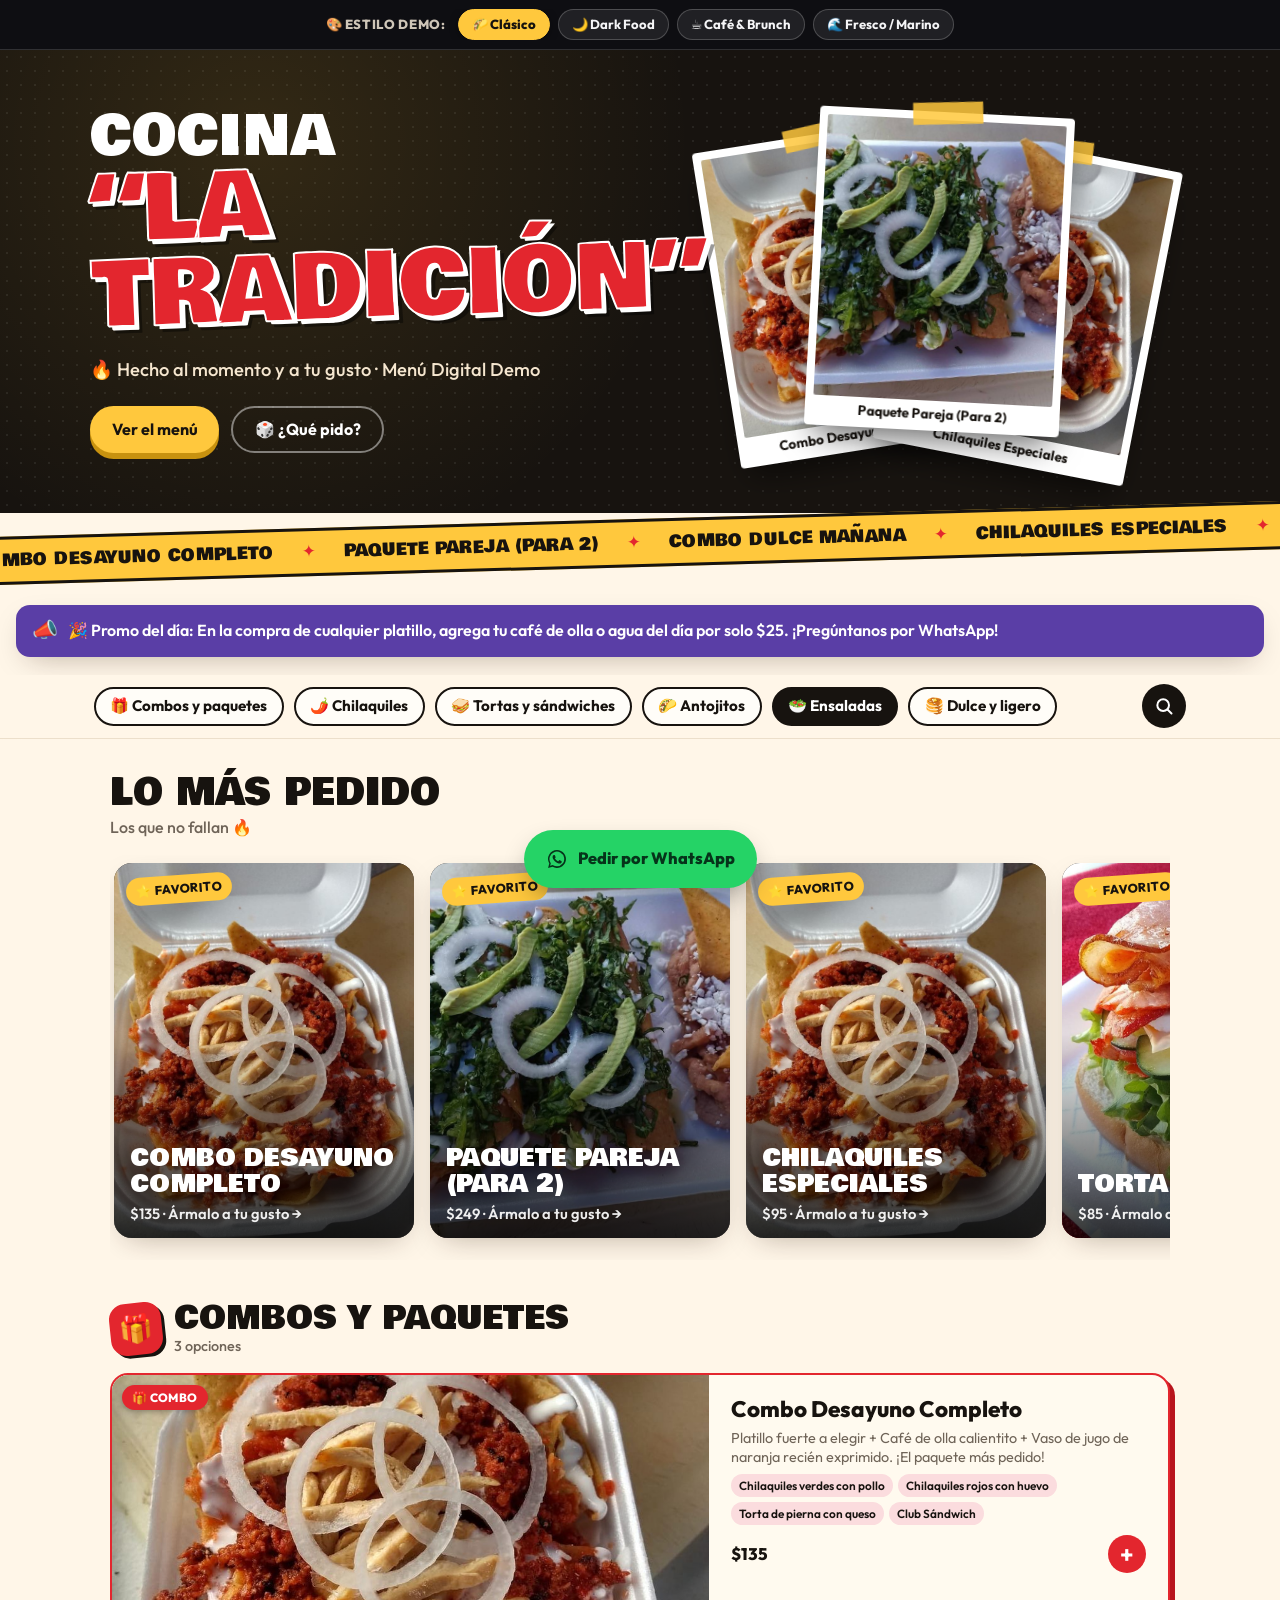
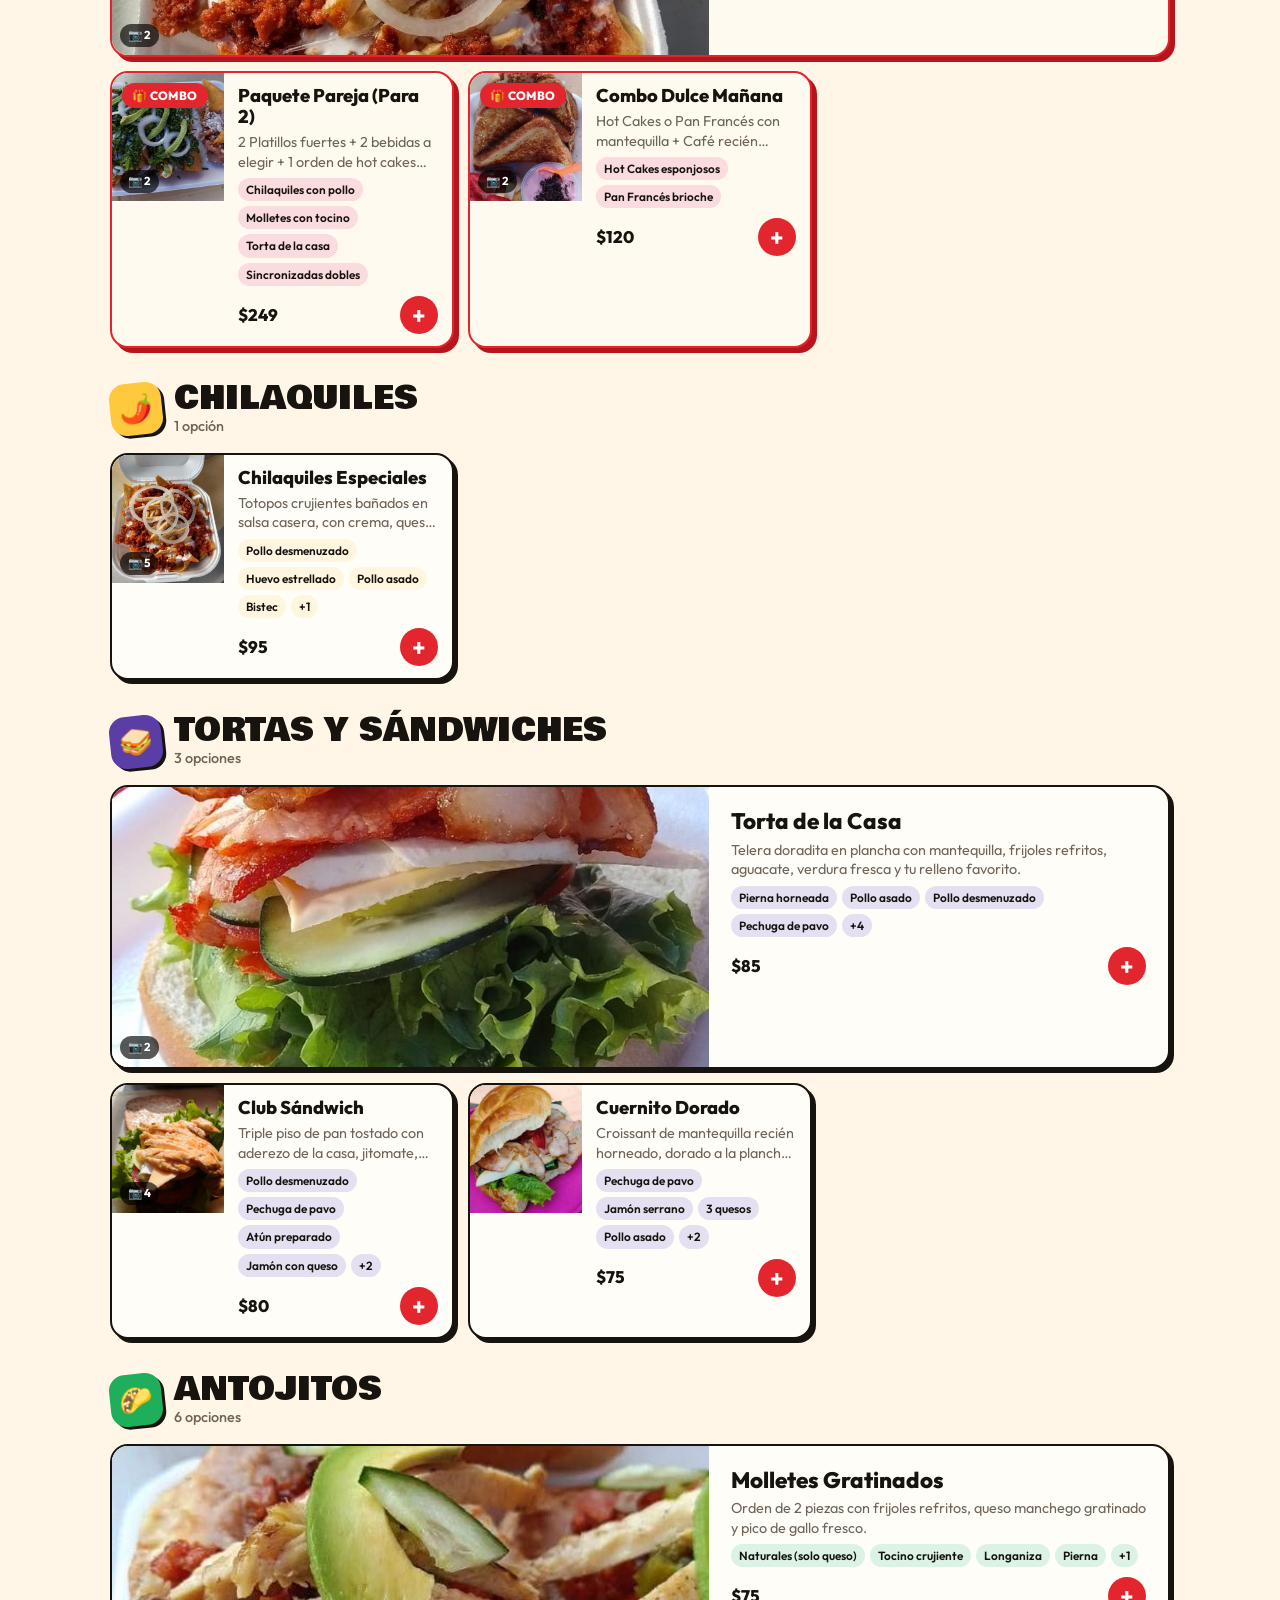
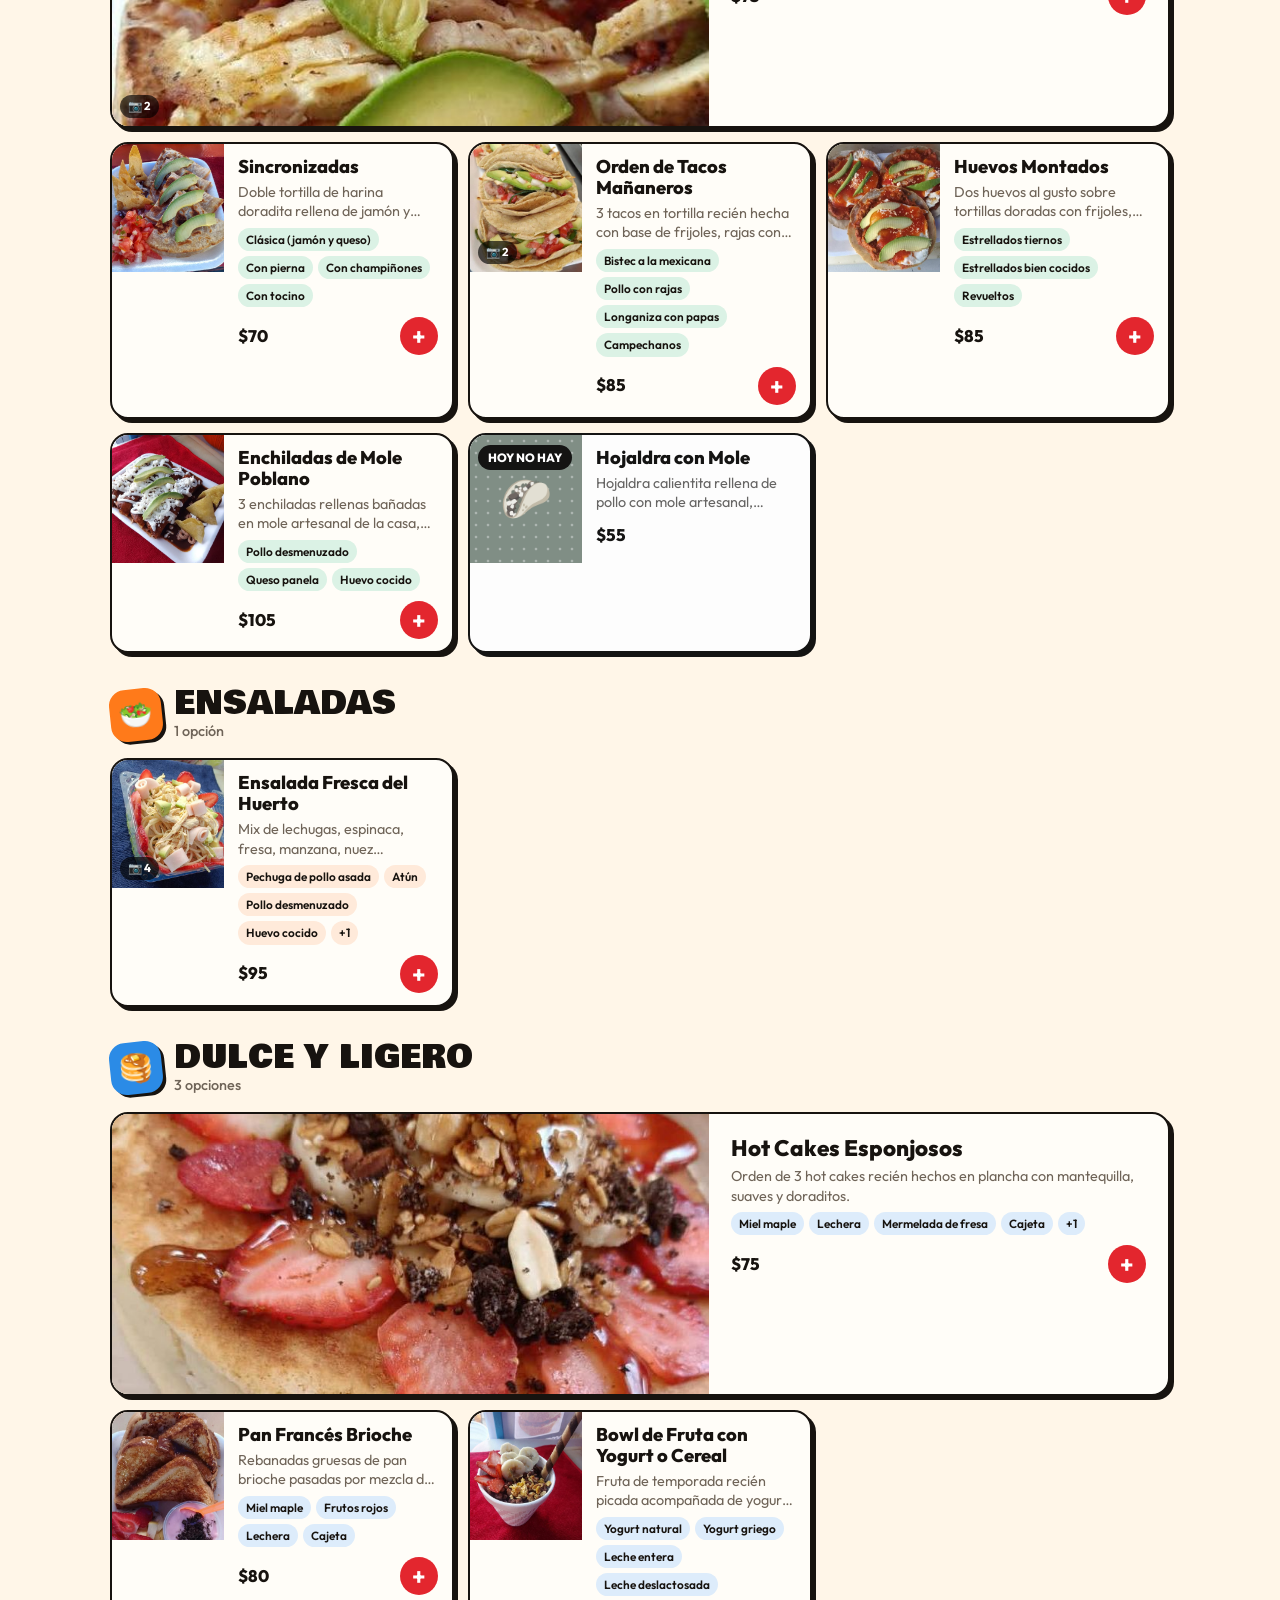
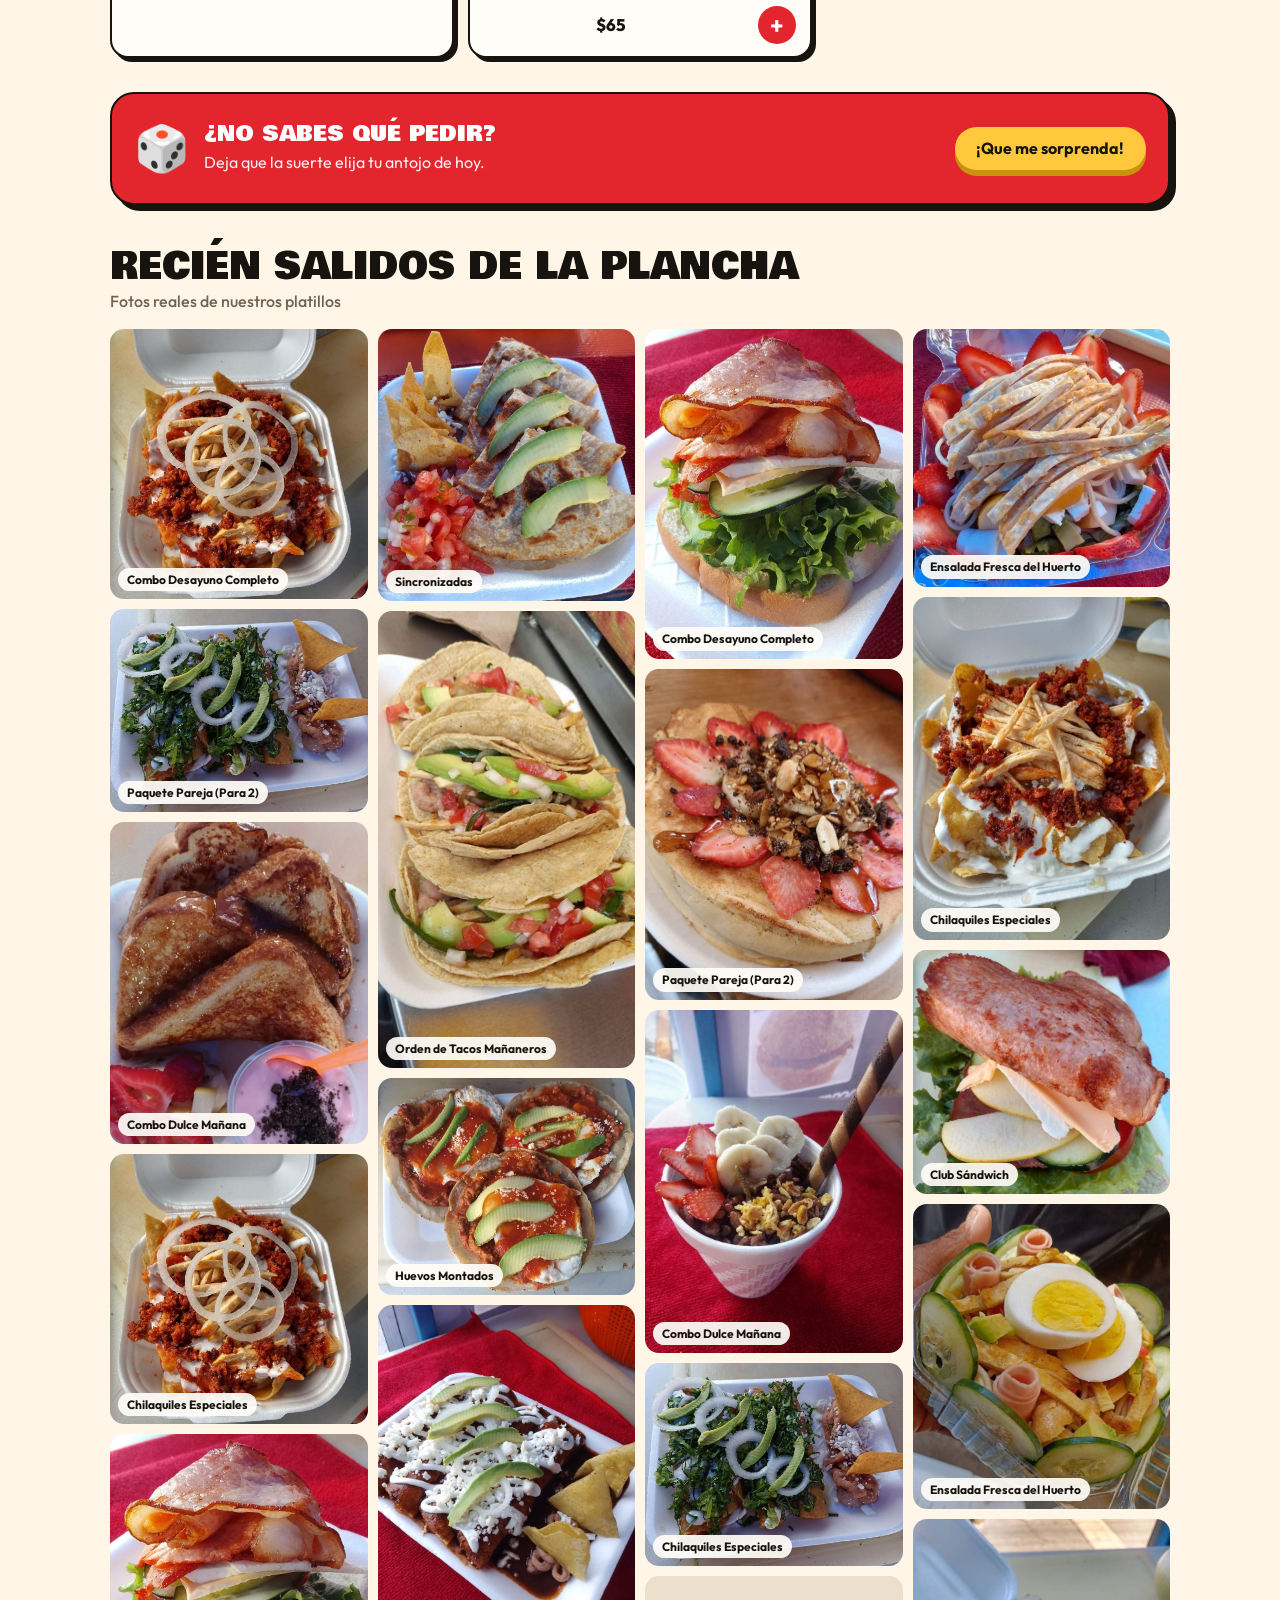
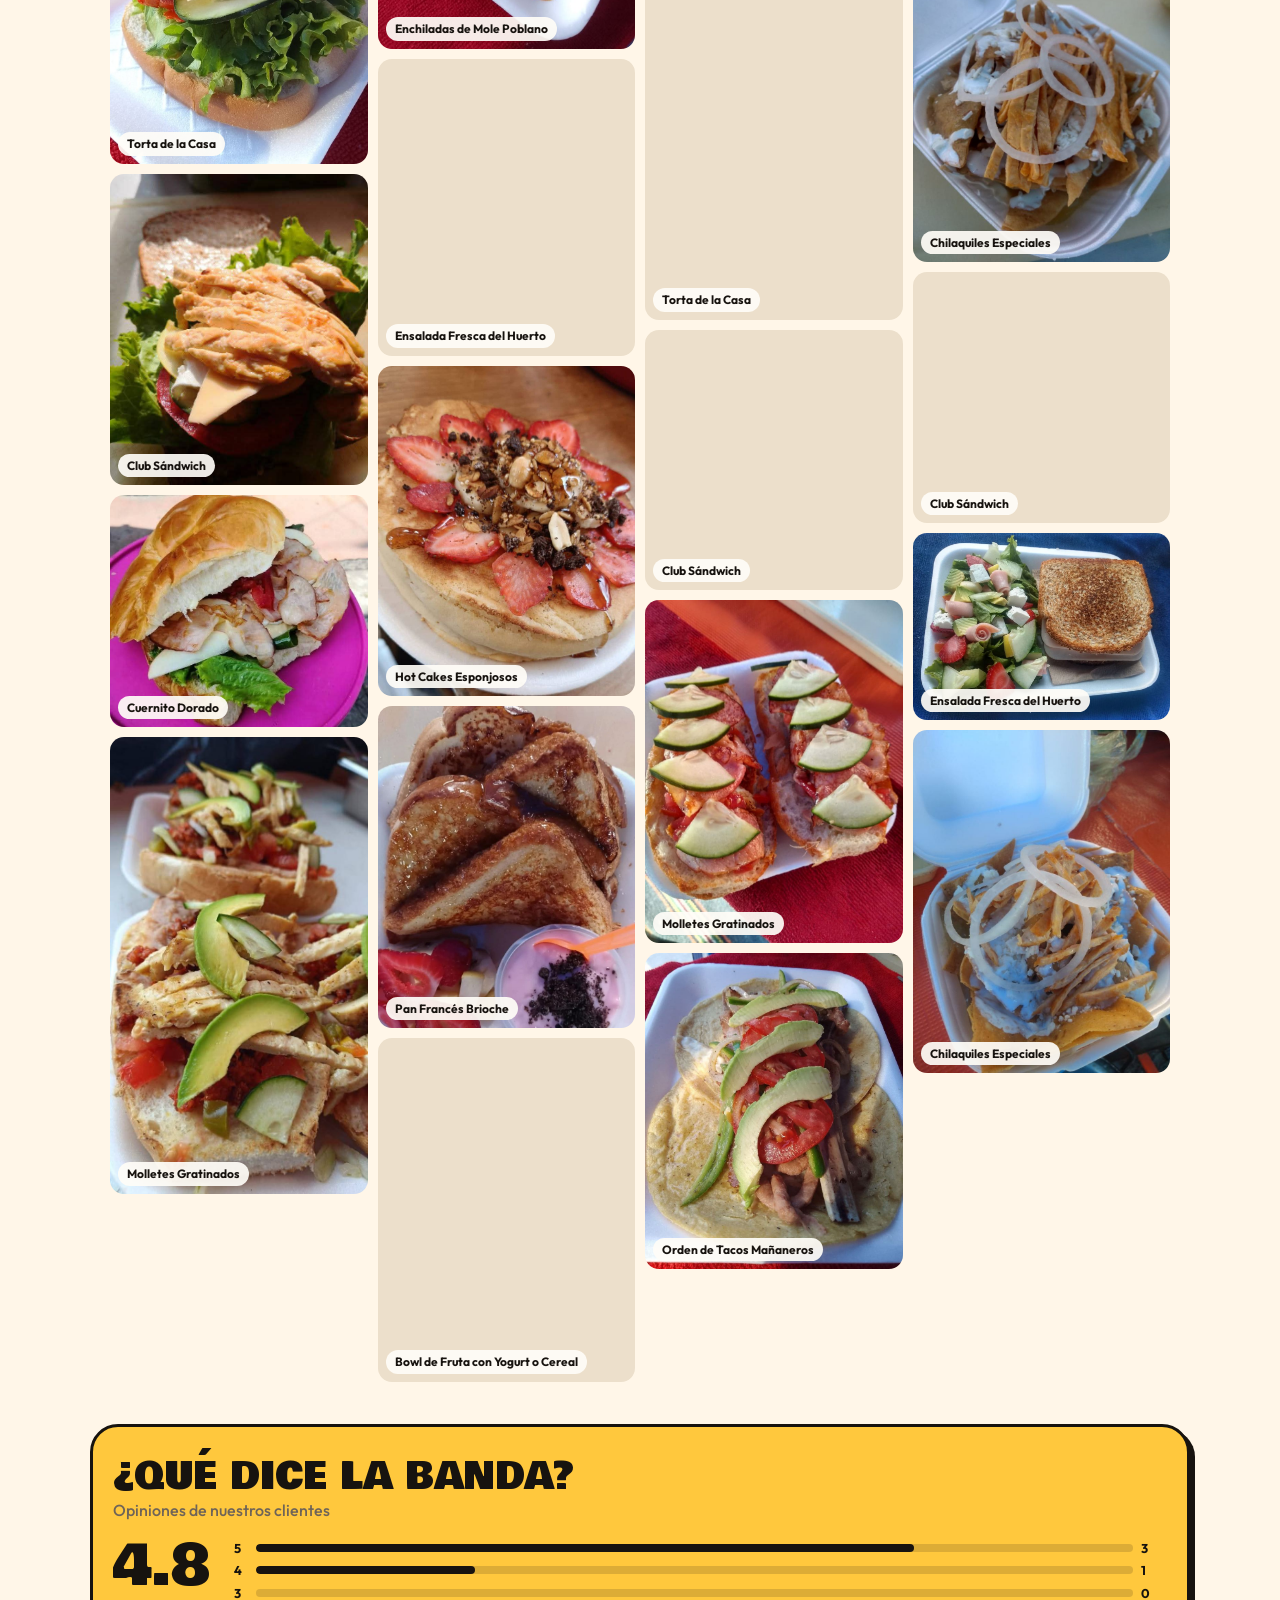
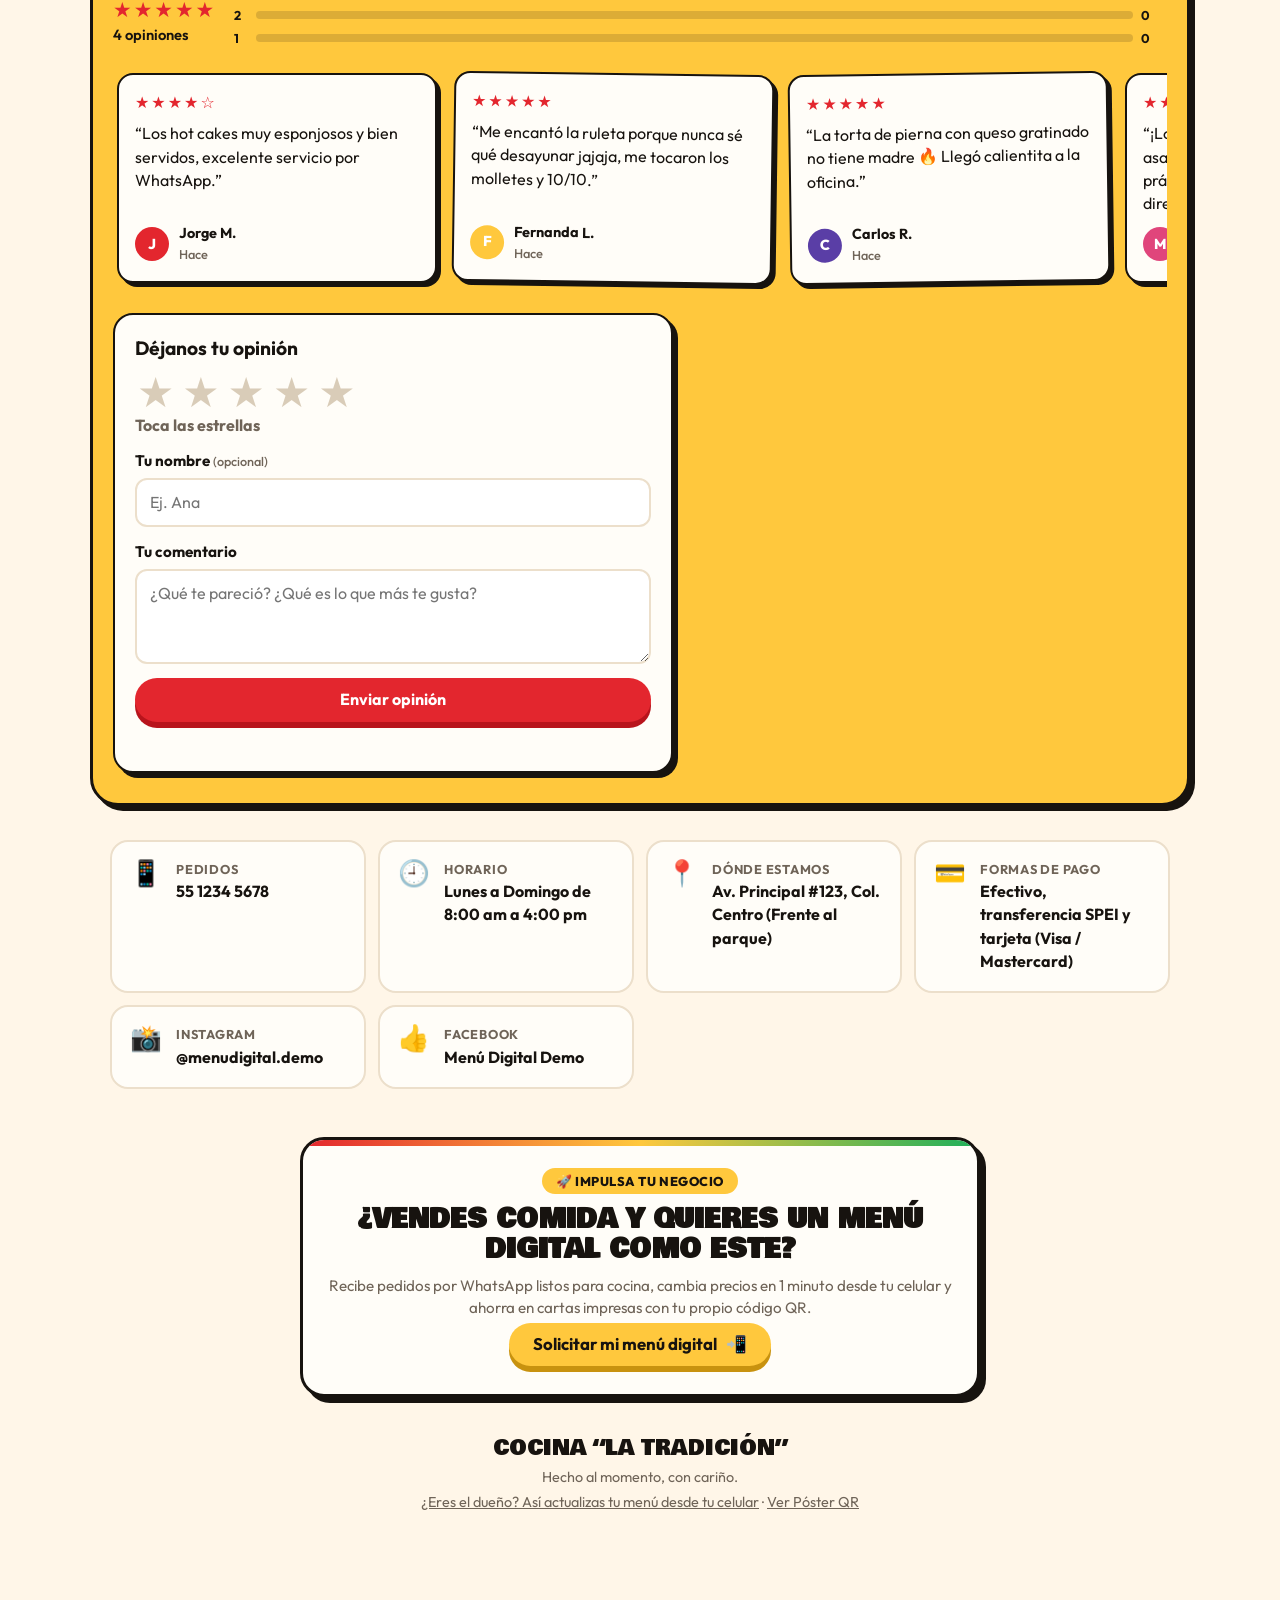
==== commit 46fc9a6b: "Corregir contraste en Dark Food y mover barra de temas al inicio para no cortar marquee" ====
--- a/index.html
+++ b/index.html
@@ -17,6 +17,19 @@
 </head>
 <body>
 
+  <!-- SELECTOR DE TEMAS DEMO -->
+  <div class="theme-bar" id="theme-bar" aria-label="Selector de temas visuales">
+    <div class="theme-bar-inner">
+      <span class="theme-bar-label">🎨 Estilo demo:</span>
+      <div class="theme-chips">
+        <button type="button" class="theme-chip is-on" data-set-tema="clasico">🌮 Clásico</button>
+        <button type="button" class="theme-chip" data-set-tema="dark">🌙 Dark Food</button>
+        <button type="button" class="theme-chip" data-set-tema="cafe">☕ Café &amp; Brunch</button>
+        <button type="button" class="theme-chip" data-set-tema="marino">🌊 Fresco / Marino</button>
+      </div>
+    </div>
+  </div>
+
   <!-- PORTADA -->
   <header class="hero" id="inicio">
     <div class="hero-text">
@@ -32,19 +45,6 @@
   </header>
 
   <div class="marquee-wrap" aria-hidden="true"><div class="marquee"><div class="marquee-track" id="marquee"></div></div></div>
-
-  <!-- SELECTOR DE TEMAS DEMO -->
-  <div class="theme-bar" id="theme-bar" aria-label="Selector de temas visuales">
-    <div class="theme-bar-inner">
-      <span class="theme-bar-label">🎨 Estilo demo:</span>
-      <div class="theme-chips">
-        <button type="button" class="theme-chip is-on" data-set-tema="clasico">🌮 Clásico</button>
-        <button type="button" class="theme-chip" data-set-tema="dark">🌙 Dark Food</button>
-        <button type="button" class="theme-chip" data-set-tema="cafe">☕ Café &amp; Brunch</button>
-        <button type="button" class="theme-chip" data-set-tema="marino">🌊 Fresco / Marino</button>
-      </div>
-    </div>
-  </div>
 
   <div class="aviso" id="aviso" hidden></div>
 
--- a/estilos.css
+++ b/estilos.css
@@ -1,5 +1,6 @@
-/* ========== Desayunos El Payo · estilos ========== */
+/* ========== Menú Digital · estilos ========== */
 :root {
+  --hero-bg: #17130f;
   --ink: #17130f;
   --ink-2: #2a231c;
   --cream: #fff6e8;
@@ -23,6 +24,7 @@
 /* TEMA DARK (Fast Food / Burgers / Nocturno) */
 :root[data-tema="dark"],
 body[data-tema="dark"] {
+  --hero-bg: #0d0d10;
   --ink: #f5f5f7;
   --ink-2: #e1e1e6;
   --cream: #121215;
@@ -40,6 +42,7 @@
 /* TEMA CAFÉ & BRUNCH (Cafetería / Repostería / Desayunos) */
 :root[data-tema="cafe"],
 body[data-tema="cafe"] {
+  --hero-bg: #221a15;
   --ink: #2b221d;
   --ink-2: #3a2e27;
   --cream: #fbf7f0;
@@ -57,6 +60,7 @@
 /* TEMA MARINO / FRESCO (Mariscos / Bebidas / Helados) */
 :root[data-tema="marino"],
 body[data-tema="marino"] {
+  --hero-bg: #071725;
   --ink: #0d2238;
   --ink-2: #163657;
   --cream: #f2f6fa;
@@ -71,39 +75,152 @@
   --shadow: 0 10px 30px -12px rgba(13,34,56,.2);
 }
 
-/* Adaptaciones oscuras */
+/* Reglas específicas para Dark Food */
+[data-tema="dark"] .hero {
+  background:
+    radial-gradient(circle at 20% 20%, rgba(255,214,10,.1), transparent 40%),
+    radial-gradient(rgba(255,255,255,.07) 1.2px, transparent 1.4px) 0 0 / 14px 14px,
+    #0d0d10;
+  color: #fff;
+}
+[data-tema="dark"] .hero-title {
+  color: #ff3b30;
+  -webkit-text-stroke: 2px #fff;
+  text-shadow: 4px 4px 0 #fff, 7px 7px 0 rgba(0,0,0,.9);
+}
+[data-tema="dark"] .cat-chip {
+  background: #1c1c21;
+  color: #f5f5f7;
+  border: 2px solid #32323a;
+}
+[data-tema="dark"] .cat-chip.is-on {
+  background: var(--yellow);
+  color: #121215;
+  border-color: var(--yellow);
+  font-weight: 800;
+}
+[data-tema="dark"] .dish {
+  background: #1c1c21;
+  border-color: #2e2e36;
+  box-shadow: 4px 4px 0 #000;
+  color: #f5f5f7;
+}
+[data-tema="dark"] .dish:active {
+  box-shadow: 2px 2px 0 #000;
+}
+[data-tema="dark"] .dish-name,
+[data-tema="dark"] .fav-name,
+[data-tema="dark"] .op-score,
+[data-tema="dark"] .footer-brand,
+[data-tema="dark"] .pl-head h2,
+[data-tema="dark"] .grupo-head h3,
+[data-tema="dark"] .car-info strong,
+[data-tema="dark"] .car-total {
+  color: #ffffff;
+}
+[data-tema="dark"] .dish-desc,
+[data-tema="dark"] .cat-count,
+[data-tema="dark"] .block-sub,
+[data-tema="dark"] .op-fecha,
+[data-tema="dark"] .car-info small,
+[data-tema="dark"] .footer,
+[data-tema="dark"] .footer-links a {
+  color: #9c9ca4;
+}
 [data-tema="dark"] .opiniones {
-  color: #17130f;
+  background: #18181d;
+  color: #f5f5f7;
+  border-color: var(--yellow);
+  box-shadow: 5px 5px 0 #000;
 }
 [data-tema="dark"] .opiniones .op-stars {
-  color: #b8141c;
+  color: var(--yellow);
+}
+[data-tema="dark"] .opiniones .op-bar i {
+  background: rgba(255,255,255,.15);
+}
+[data-tema="dark"] .opiniones .op-bar i b {
+  background: var(--yellow);
+}
+[data-tema="dark"] .op-card,
+[data-tema="dark"] .op-form,
+[data-tema="dark"] .op-vacio {
+  background: #222228;
+  border-color: #32323a;
+  box-shadow: 4px 4px 0 #000;
+  color: #f5f5f7;
+}
+[data-tema="dark"] .op-form h3 {
+  color: #ffffff;
 }
 [data-tema="dark"] .field input,
 [data-tema="dark"] .field textarea,
 [data-tema="dark"] .search-box input {
-  background: var(--paper);
-  color: var(--ink);
-  border-color: var(--line);
+  background: #24242a;
+  color: #ffffff;
+  border-color: #363640;
 }
 [data-tema="dark"] .chip {
-  background: var(--paper);
-  color: var(--ink);
-  border-color: var(--line);
+  background: #24242a;
+  color: #f5f5f7;
+  border-color: #363640;
 }
 [data-tema="dark"] .chip.is-on {
   background: var(--yellow);
   color: #121215;
   border-color: var(--yellow);
+  font-weight: 800;
 }
 [data-tema="dark"] .car-item {
   background: #24242a;
 }
 [data-tema="dark"] .qty {
-  border-color: var(--line);
+  border-color: #363640;
+  color: #ffffff;
 }
 [data-tema="dark"] .cats-search {
   background: var(--yellow);
   color: #121215;
+}
+[data-tema="dark"] .footer-promo {
+  background: #1c1c21;
+  border-color: #32323a;
+  box-shadow: 6px 6px 0 #000;
+}
+[data-tema="dark"] .footer-promo .promo-title {
+  color: #ffffff;
+}
+[data-tema="dark"] .footer-promo .promo-badge {
+  background: var(--yellow);
+  color: #121215;
+}
+[data-tema="dark"] .cartbar-cart {
+  background: var(--yellow);
+  color: #121215;
+}
+[data-tema="dark"] .cartbar-count {
+  background: #121215;
+  color: var(--yellow);
+}
+[data-tema="dark"] .sheet {
+  background: #1c1c21;
+  color: #f5f5f7;
+}
+[data-tema="dark"] .sheet-foot {
+  background: #1c1c21;
+  border-top-color: #2e2e36;
+}
+[data-tema="dark"] .sheet-close {
+  background: #2a2a32;
+  color: #ffffff;
+}
+[data-tema="dark"] .info-card {
+  background: #1c1c21;
+  border-color: #2e2e36;
+  color: #f5f5f7;
+}
+[data-tema="dark"] .info-card p {
+  color: #ffffff;
 }
 
 * { box-sizing: border-box; }
@@ -153,7 +270,7 @@
   background:
     radial-gradient(circle at 20% 20%, rgba(255,200,61,.12), transparent 40%),
     radial-gradient(rgba(255,255,255,.07) 1.2px, transparent 1.4px) 0 0 / 14px 14px,
-    var(--ink);
+    var(--hero-bg, #17130f);
   color: #fff;
   padding: 34px 20px 40px;
   overflow: hidden;
@@ -186,7 +303,7 @@
 .polaroid img { width: 100%; height: 100%; object-fit: cover; border-radius: 2px; }
 .polaroid span {
   position: absolute; bottom: 6px; left: 0; right: 0; text-align: center;
-  font-weight: 700; color: var(--ink); font-size: .85rem;
+  font-weight: 700; color: #17130f; font-size: .85rem;
 }
 .polaroid::before { /* cinta */
   content: ""; position: absolute; top: -10px; left: 50%; width: 70px; height: 22px;
@@ -208,12 +325,21 @@
 }
 
 /* ---------- cinta de nombres ---------- */
-/* el contenedor recorta la cinta inclinada para que nunca ensanche la página */
-.marquee-wrap { overflow: hidden; margin: -26px 0 -12px; padding: 12px 0; position: relative; z-index: 3; pointer-events: none; }
+.marquee-wrap {
+  overflow: hidden;
+  margin: -18px 0 -8px;
+  padding: 24px 0;
+  position: relative;
+  z-index: 4;
+  pointer-events: none;
+}
 .marquee {
-  background: var(--yellow); color: var(--ink); overflow: hidden;
-  transform: rotate(-1.6deg); margin: 0 -10px;
-  border-block: 3px solid var(--ink);
+  background: var(--yellow);
+  color: #17130f;
+  overflow: hidden;
+  transform: rotate(-1.6deg);
+  margin: 0 -40px;
+  border-block: 3px solid #17130f;
 }
 .marquee-track {
   display: flex; width: max-content; gap: 0; padding: 9px 0;
@@ -224,19 +350,20 @@
 .marquee-track span::after { content: "✦"; margin-left: 28px; color: var(--red); }
 @keyframes marquee { to { transform: translateX(-50%); } }
 
-/* ---------- selector de temas demo ---------- */
+/* ---------- selector de temas demo (arriba del sitio) ---------- */
 .theme-bar {
-  background: var(--paper);
-  border-bottom: 2px solid var(--line);
-  padding: 10px 16px;
+  background: #0e0e12;
+  border-bottom: 1px solid rgba(255,255,255,.14);
+  padding: 9px 16px;
   position: relative;
-  z-index: 15;
+  z-index: 35;
 }
 .theme-bar-inner {
   max-width: 1100px;
   margin: 0 auto;
   display: flex;
   align-items: center;
+  justify-content: center;
   gap: 12px;
   overflow-x: auto;
   scrollbar-width: none;
@@ -244,11 +371,11 @@
 .theme-bar-inner::-webkit-scrollbar { display: none; }
 .theme-bar-label {
   font-weight: 800;
-  font-size: .85rem;
-  color: var(--muted);
+  font-size: .82rem;
+  color: #cfc6b8;
   white-space: nowrap;
   text-transform: uppercase;
-  letter-spacing: .04em;
+  letter-spacing: .05em;
 }
 .theme-chips {
   display: flex;
@@ -257,23 +384,25 @@
 .theme-chip {
   flex: none;
   font-weight: 700;
-  font-size: .85rem;
-  padding: 6px 14px;
+  font-size: .82rem;
+  padding: 5px 13px;
   border-radius: 999px;
-  border: 1.5px solid var(--line);
-  background: var(--cream);
-  color: var(--ink);
+  border: 1px solid rgba(255,255,255,.2);
+  background: rgba(255,255,255,.08);
+  color: #f5f5f7;
   cursor: pointer;
   transition: all .15s ease;
 }
 .theme-chip:hover {
-  border-color: var(--ink);
+  background: rgba(255,255,255,.18);
+  border-color: rgba(255,255,255,.4);
 }
 .theme-chip.is-on {
-  background: var(--ink);
-  color: var(--cream);
-  border-color: var(--ink);
-  box-shadow: 0 2px 8px rgba(0,0,0,.15);
+  background: var(--yellow);
+  color: #17130f;
+  border-color: var(--yellow);
+  font-weight: 800;
+  box-shadow: 0 2px 8px rgba(0,0,0,.35);
 }
 
 /* ---------- aviso ---------- */
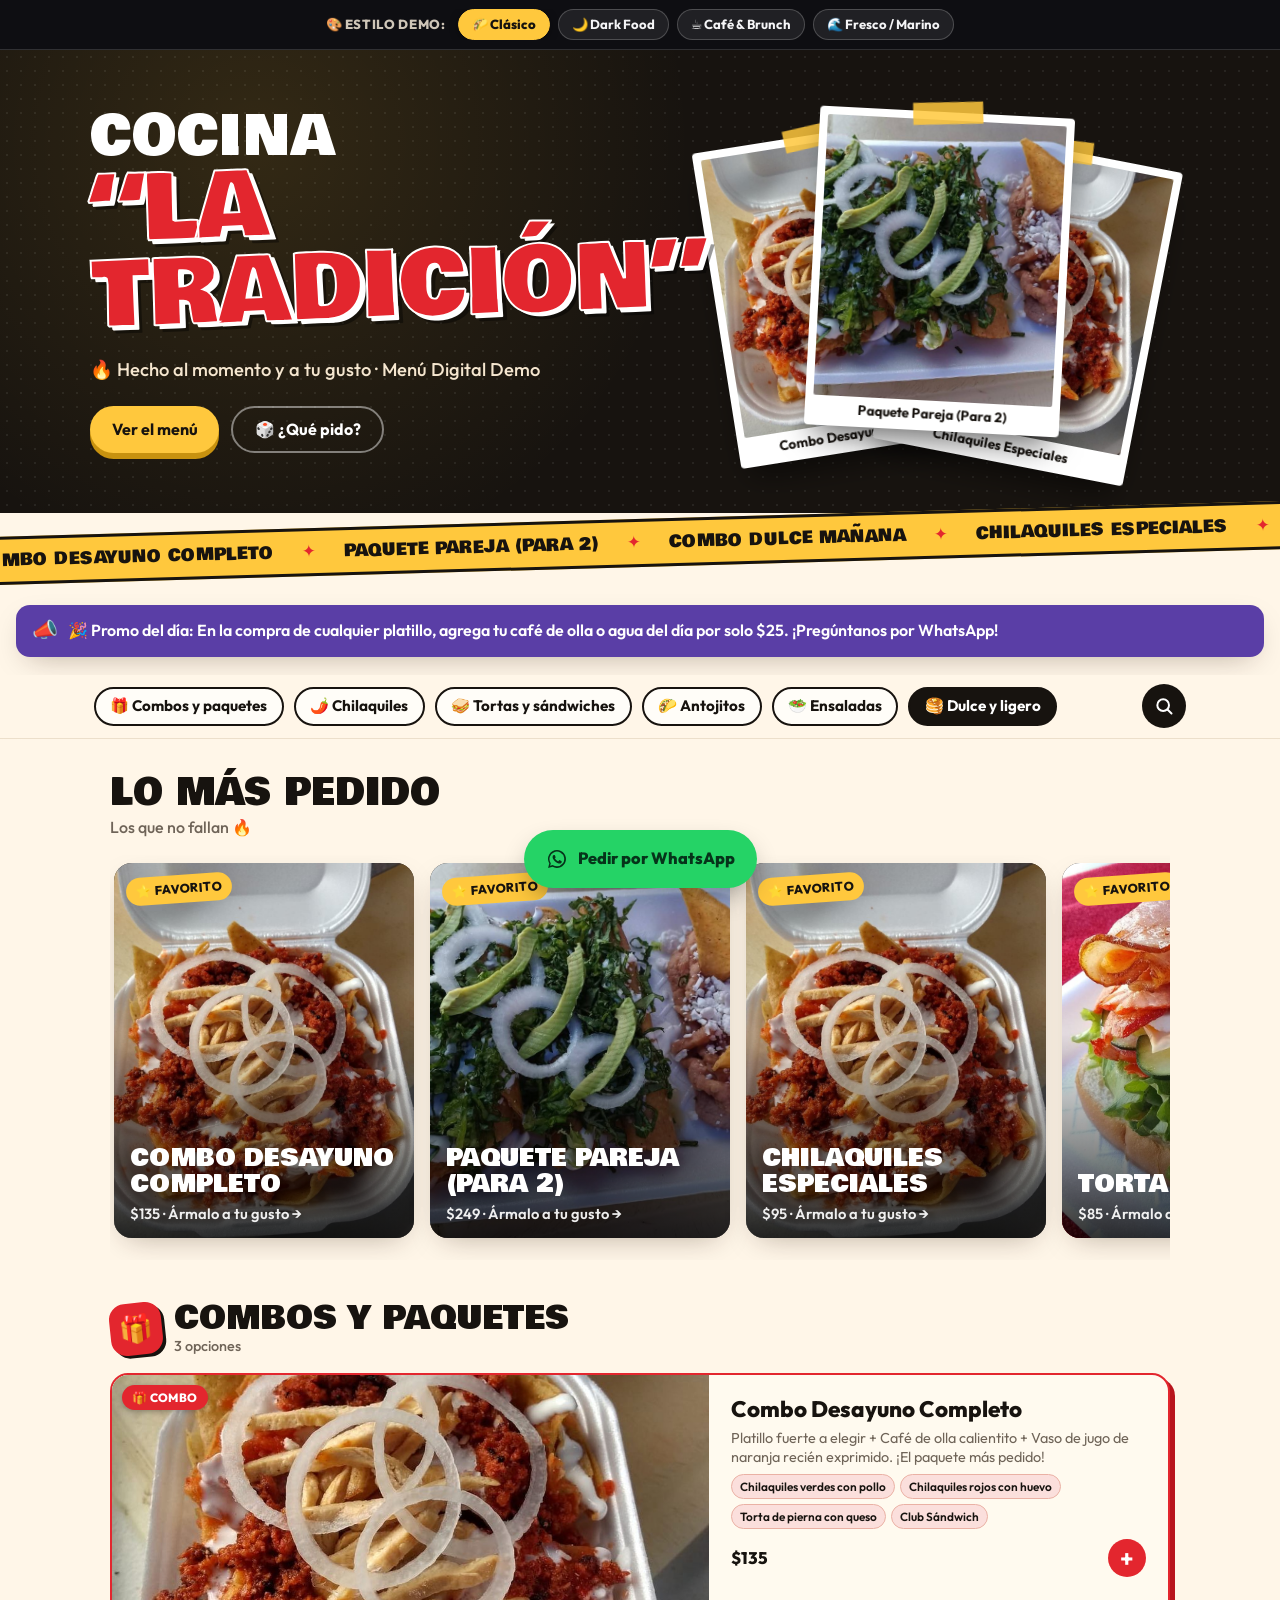
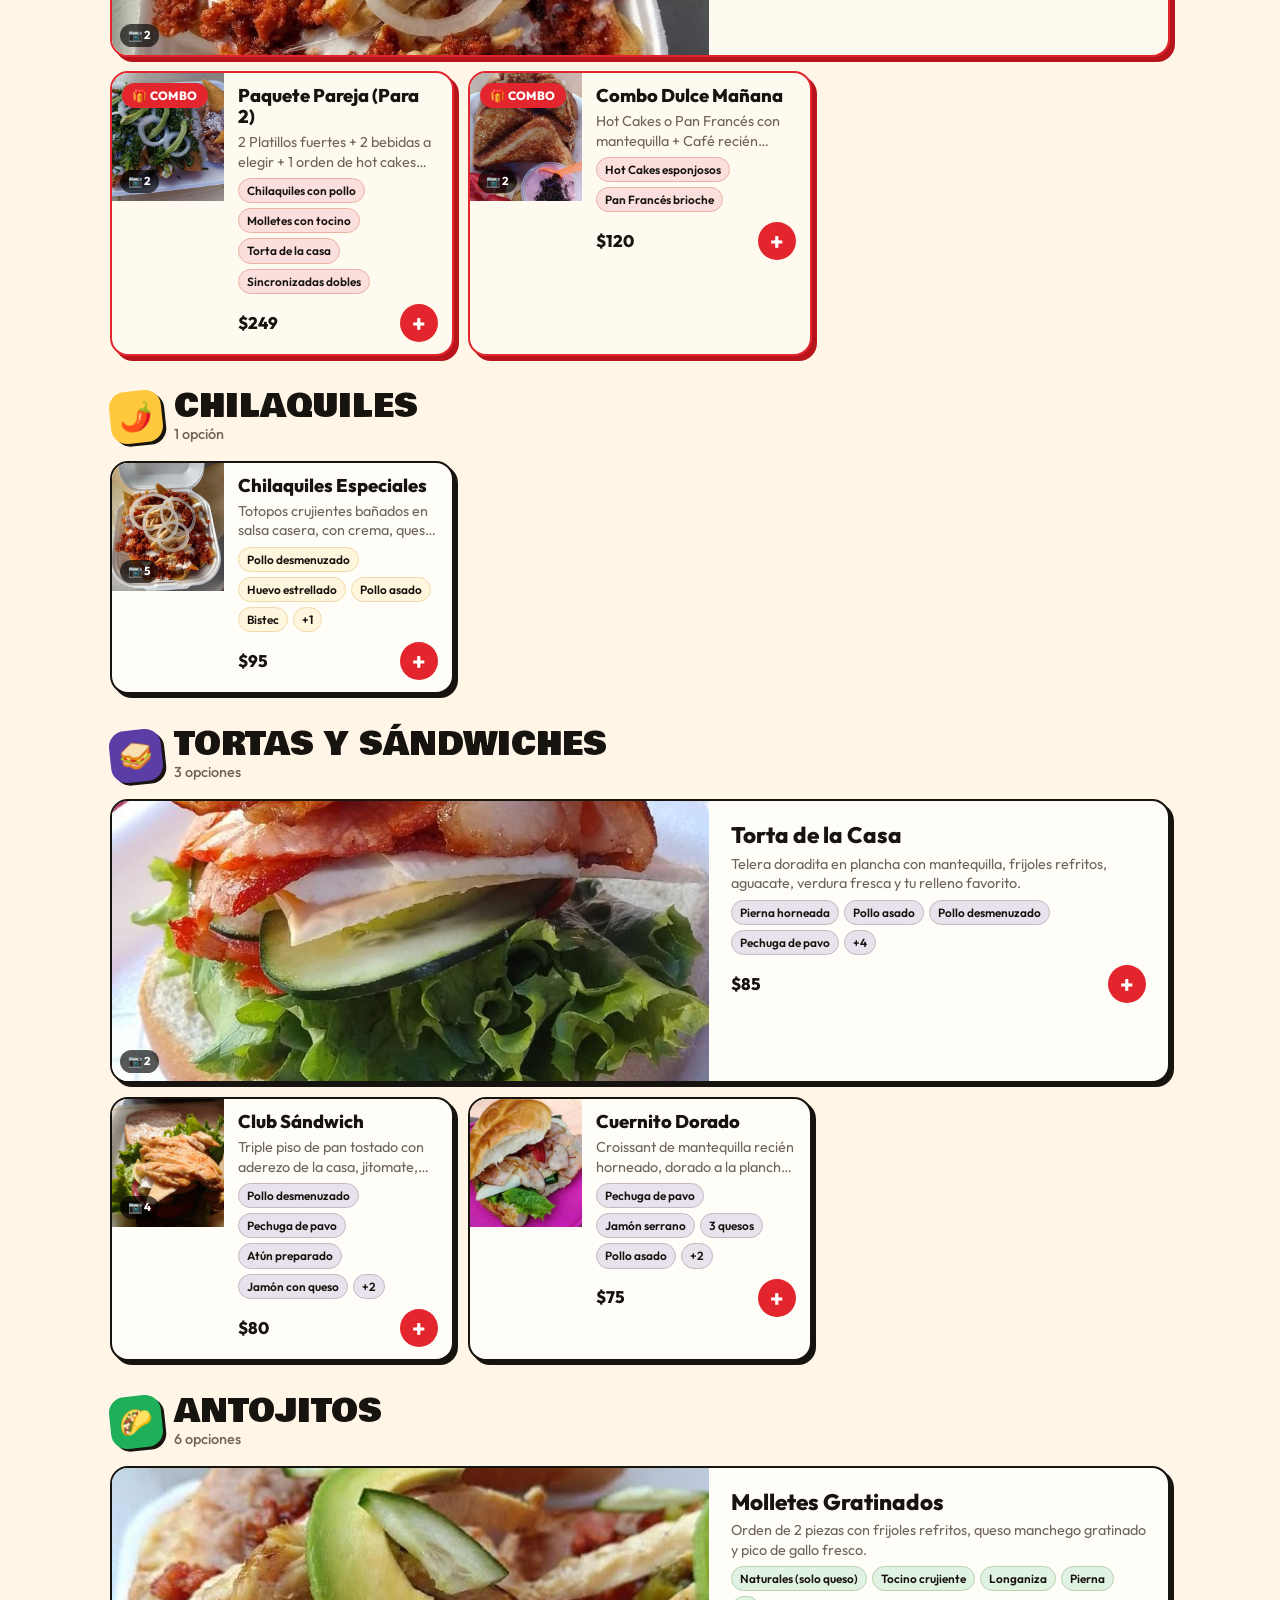
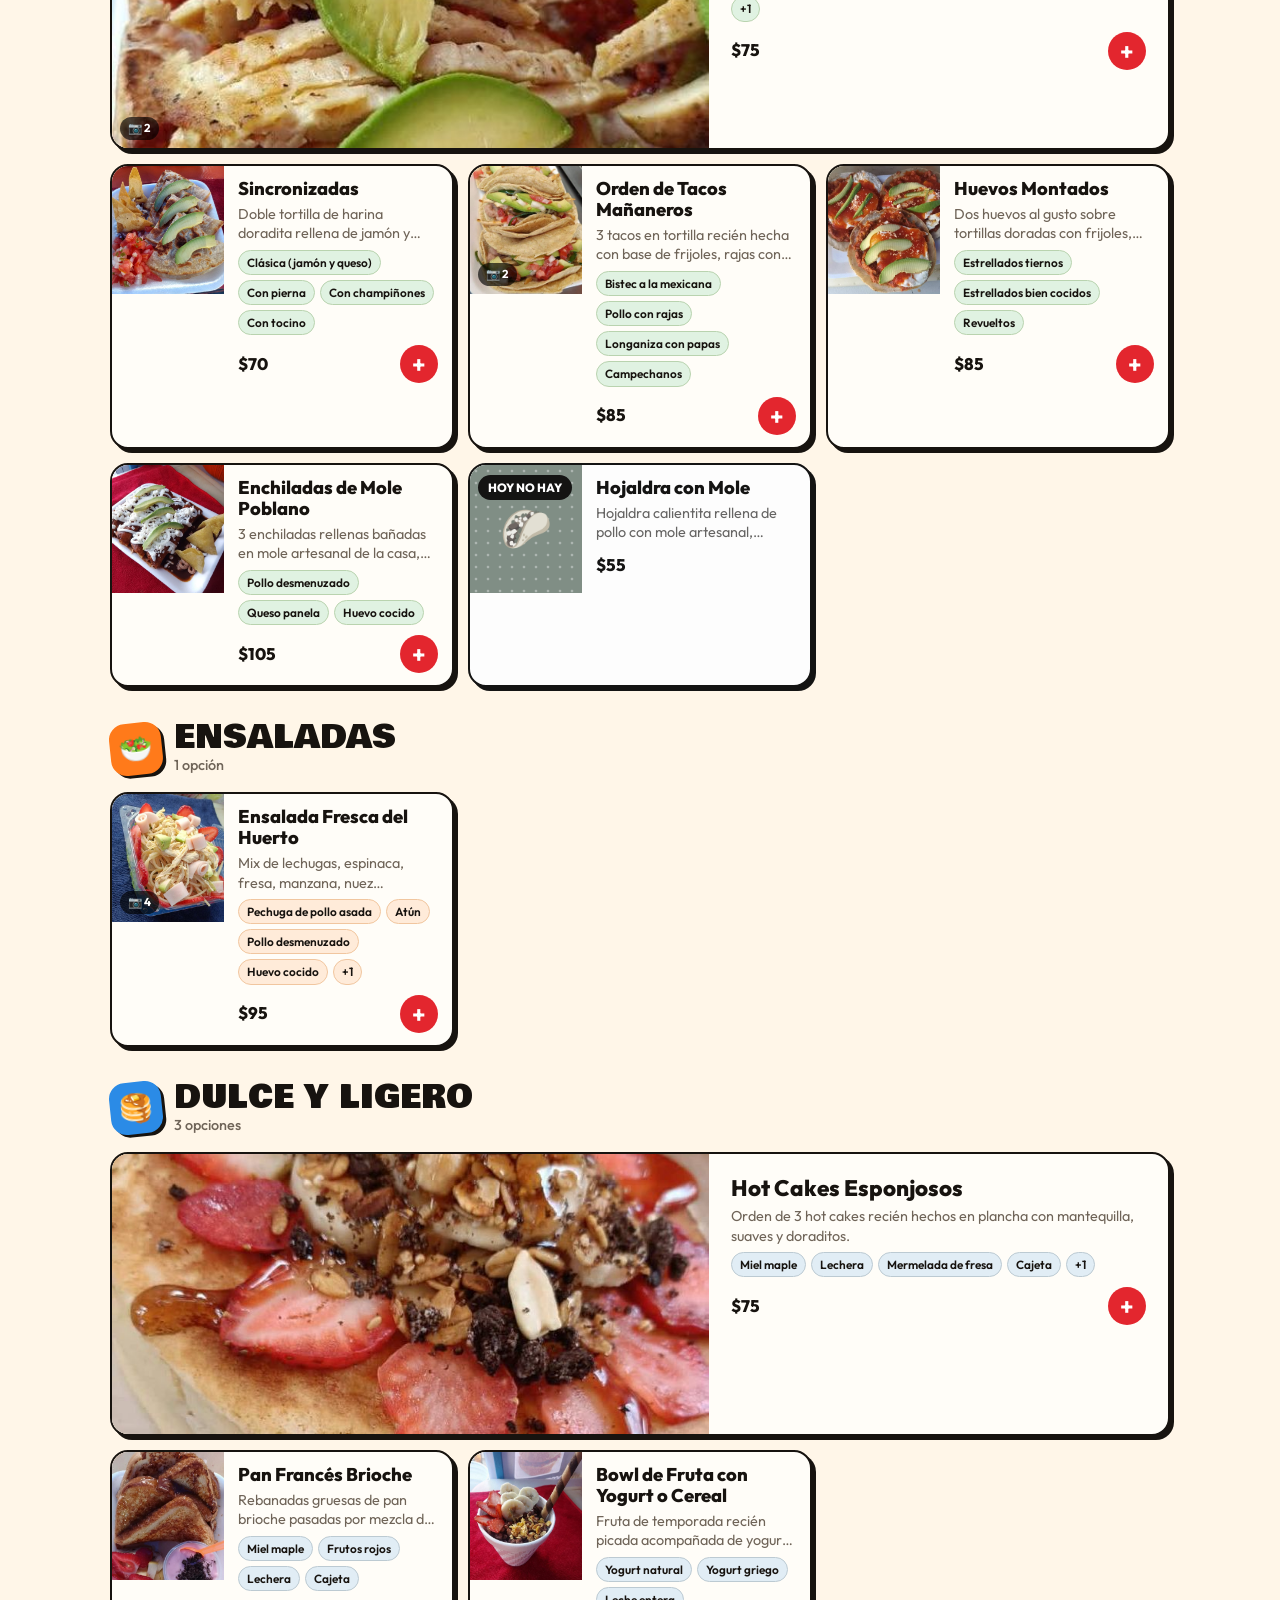
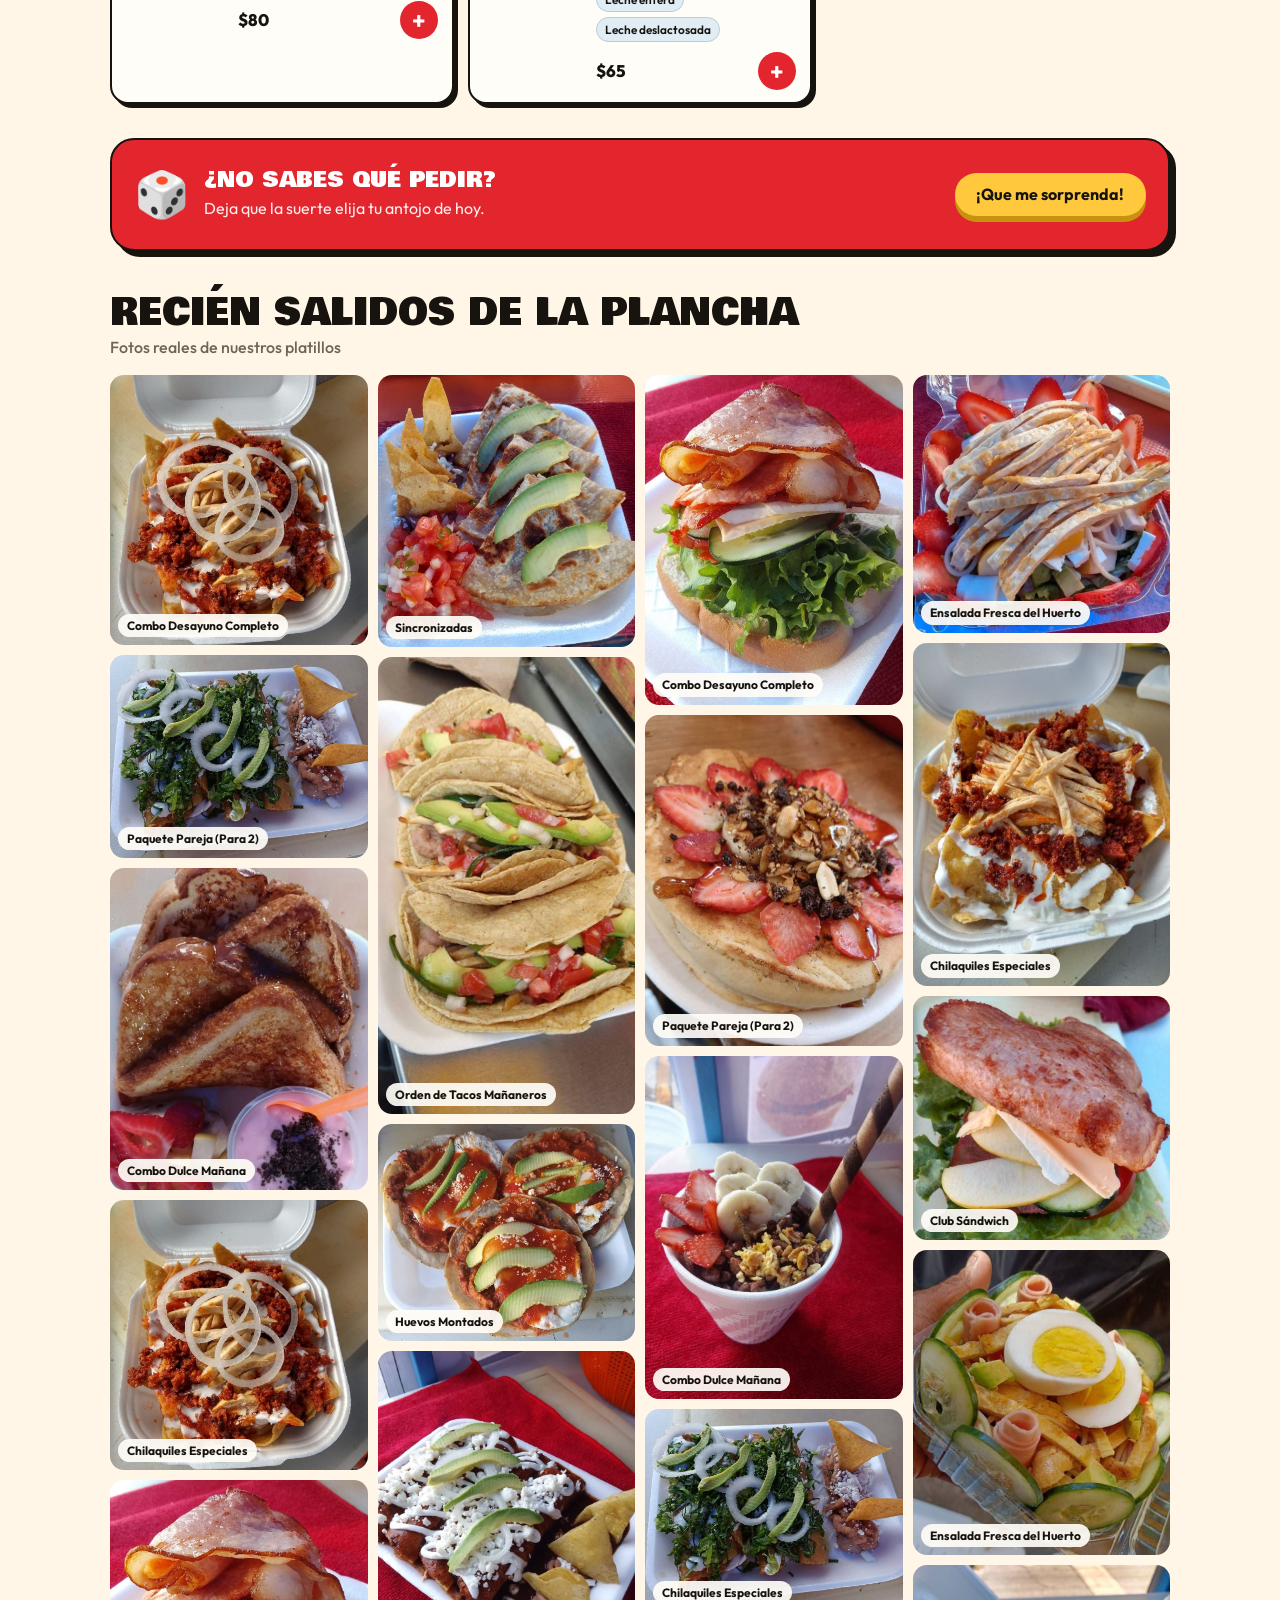
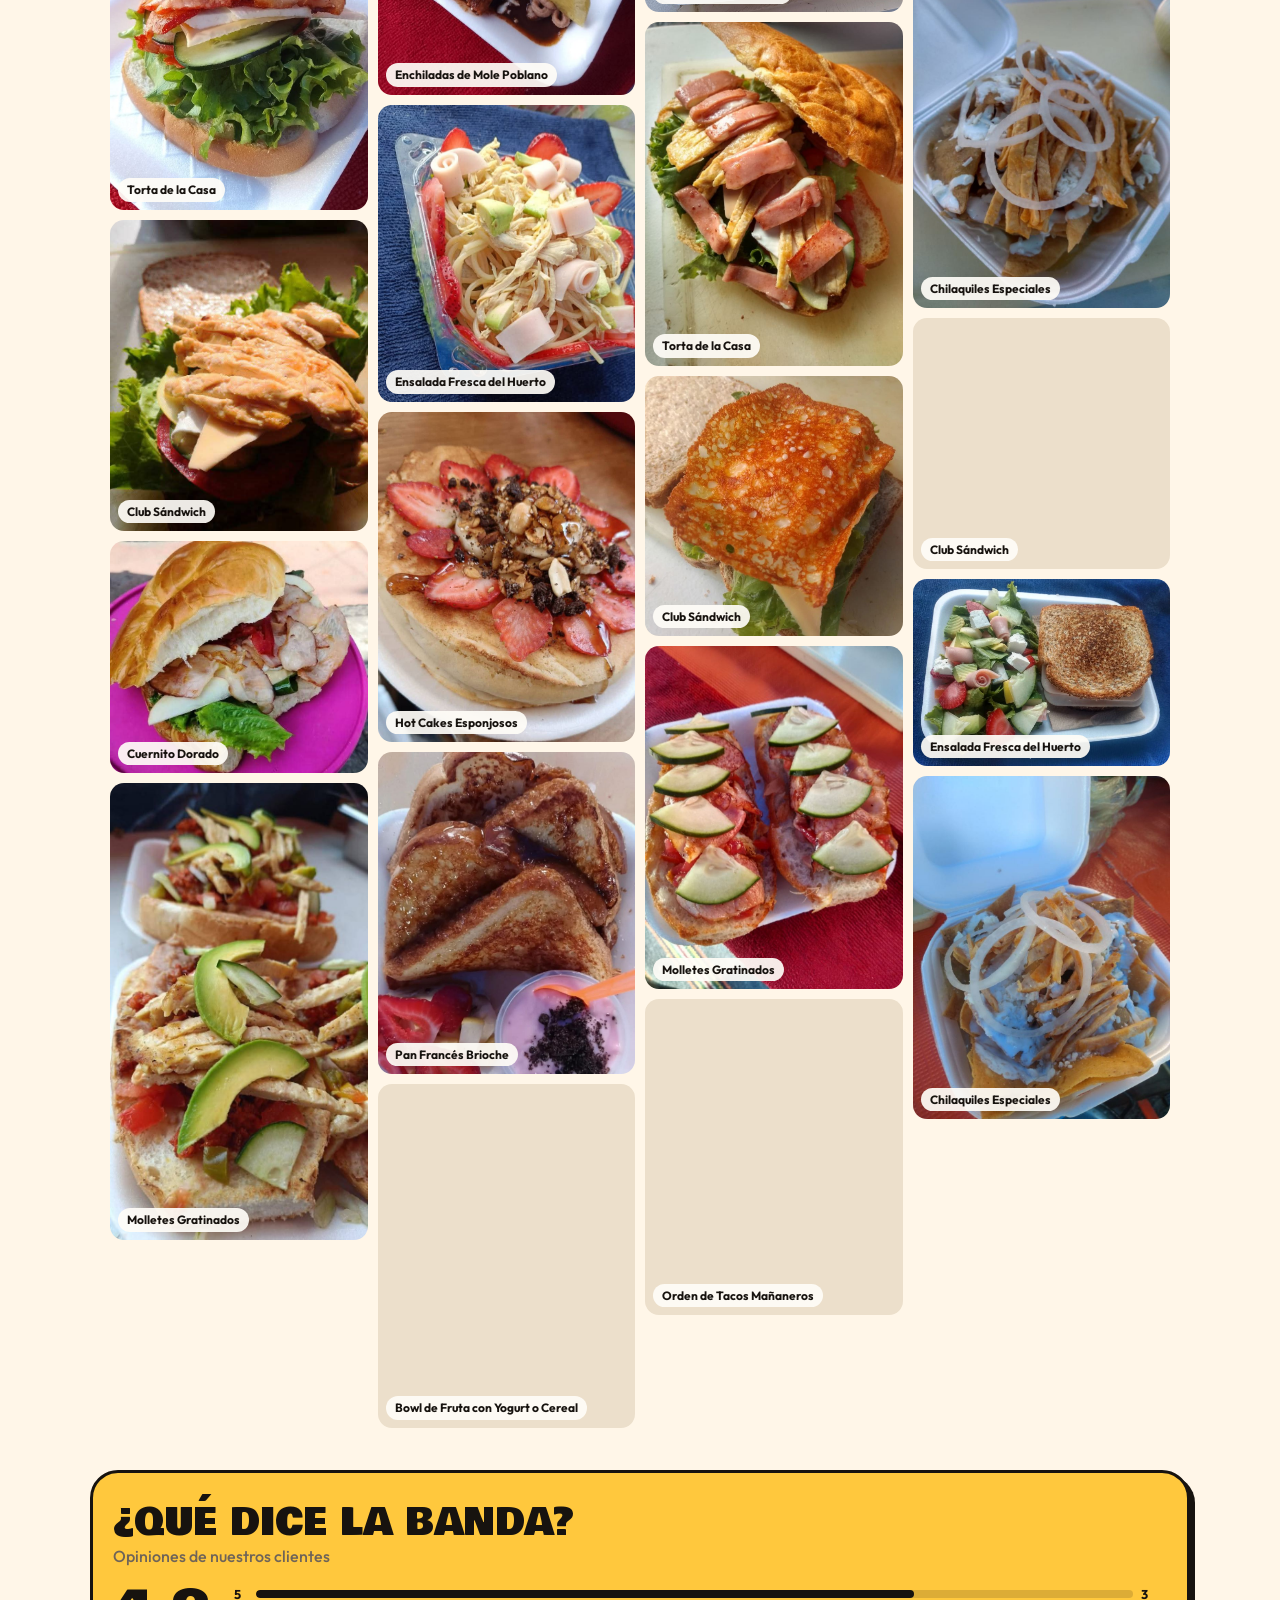
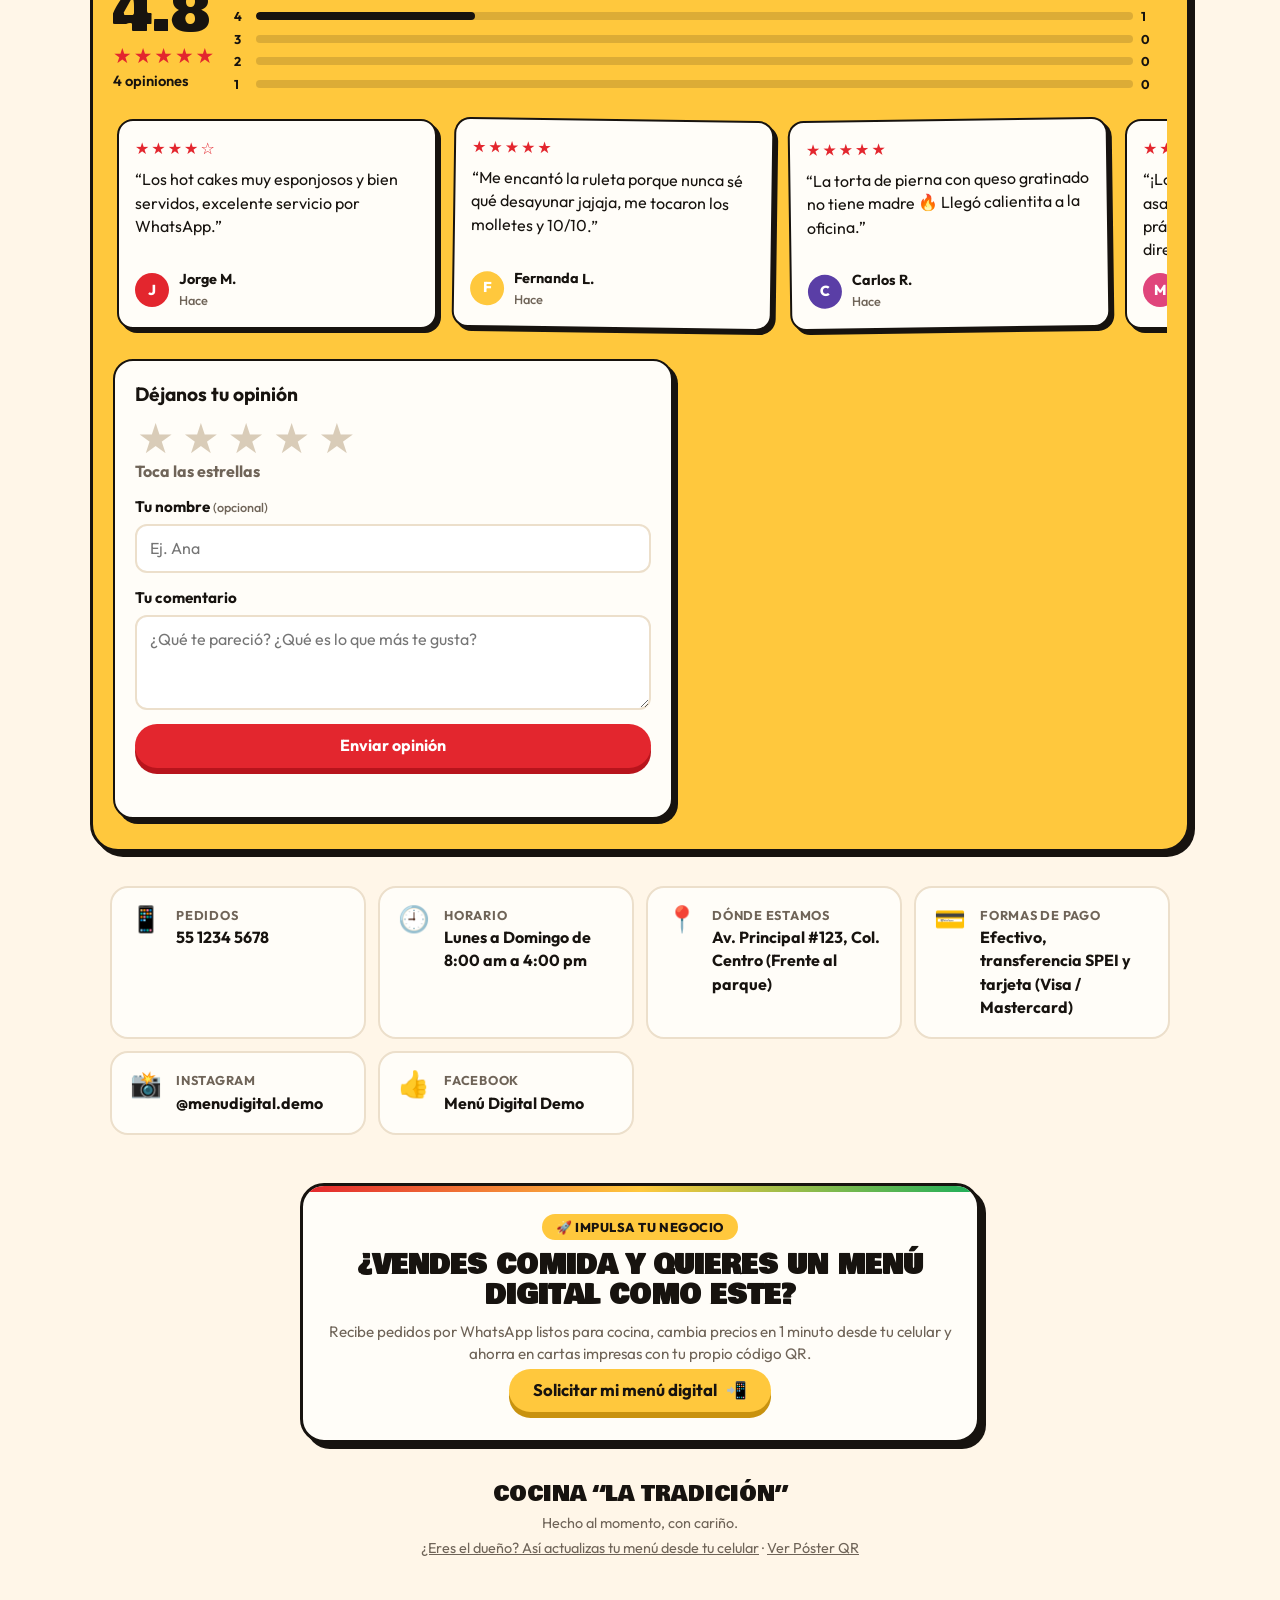
==== commit b268f6db: "feat(ventas): ofuscar enlace de contacto de WhatsApp para proteger numero comercial" ====
--- a/index.html
+++ b/index.html
@@ -137,7 +137,7 @@
       <span class="promo-badge">🚀 Impulsa tu negocio</span>
       <h3 class="promo-title">¿Vendes comida y quieres un menú digital como este?</h3>
       <p class="promo-desc">Recibe pedidos por WhatsApp listos para cocina, cambia precios en 1 minuto desde tu celular y ahorra en cartas impresas con tu propio código QR.</p>
-      <a href="https://wa.me/525512345678?text=Hola!%20Vi%20el%20menú%20demo%20y%20quiero%20información%20para%20mi%20negocio%20de%20comida" target="_blank" rel="noopener" class="btn btn-yellow btn-promo" id="link-crear-menu">
+      <a href="#" target="_blank" rel="noopener" class="btn btn-yellow btn-promo" id="link-crear-menu">
         <span>Solicitar mi menú digital</span> 📲
       </a>
     </div>
--- a/estilos.css
+++ b/estilos.css
@@ -171,6 +171,11 @@
   border-color: var(--yellow);
   font-weight: 800;
 }
+[data-tema="dark"] .mini-chip {
+  background: color-mix(in srgb, var(--accent, var(--red)) 18%, #202026);
+  color: #f5f5f7;
+  border: 1px solid color-mix(in srgb, var(--accent, var(--red)) 35%, #363640);
+}
 [data-tema="dark"] .car-item {
   background: #24242a;
 }
@@ -519,7 +524,9 @@
 .mini-chips { display: flex; flex-wrap: wrap; gap: 5px; }
 .mini-chip {
   font-size: .74rem; font-weight: 600; padding: 3px 8px; border-radius: 999px;
-  background: color-mix(in srgb, var(--accent, var(--red)) 16%, #fff); color: var(--ink);
+  background: color-mix(in srgb, var(--accent, var(--red)) 14%, var(--paper));
+  color: var(--ink);
+  border: 1px solid color-mix(in srgb, var(--accent, var(--red)) 25%, var(--line));
 }
 .photo-count {
   position: absolute; bottom: 8px; left: 8px; background: rgba(0,0,0,.65); color: #fff; font-size: .72rem;
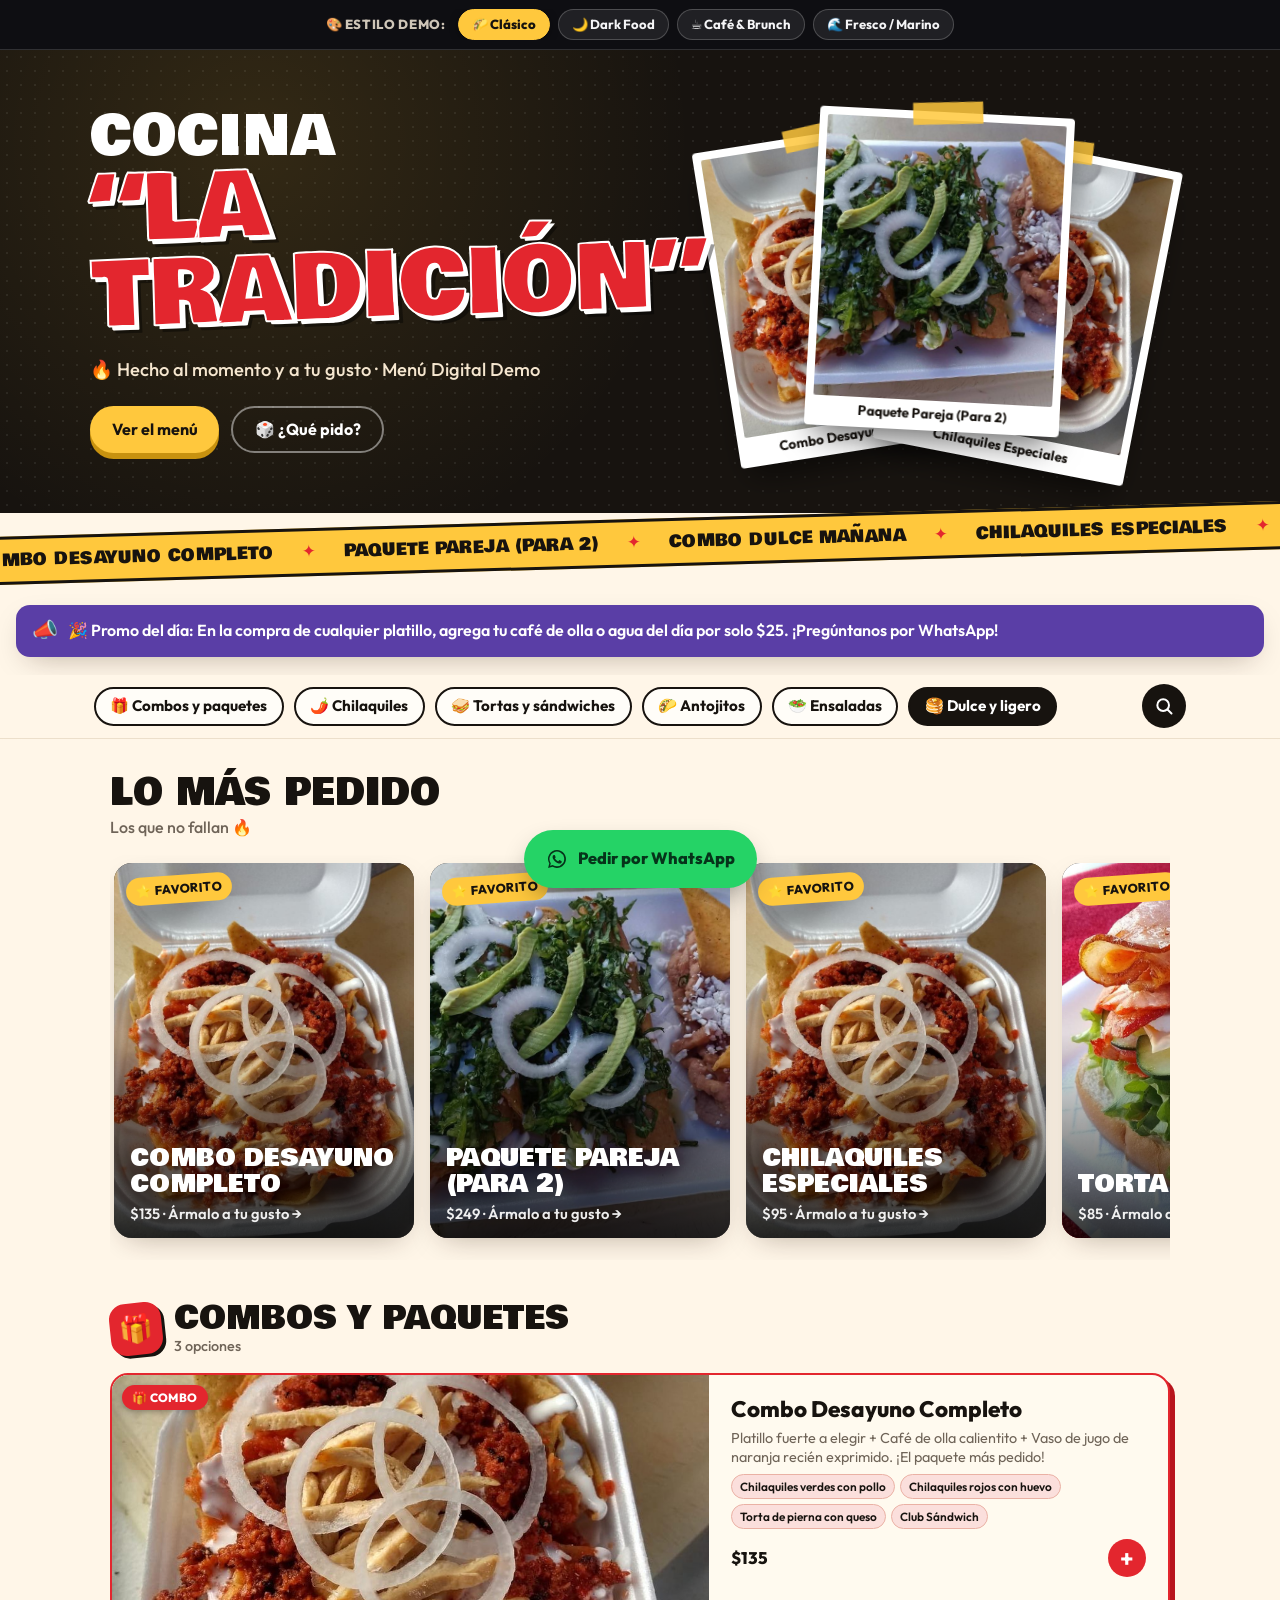
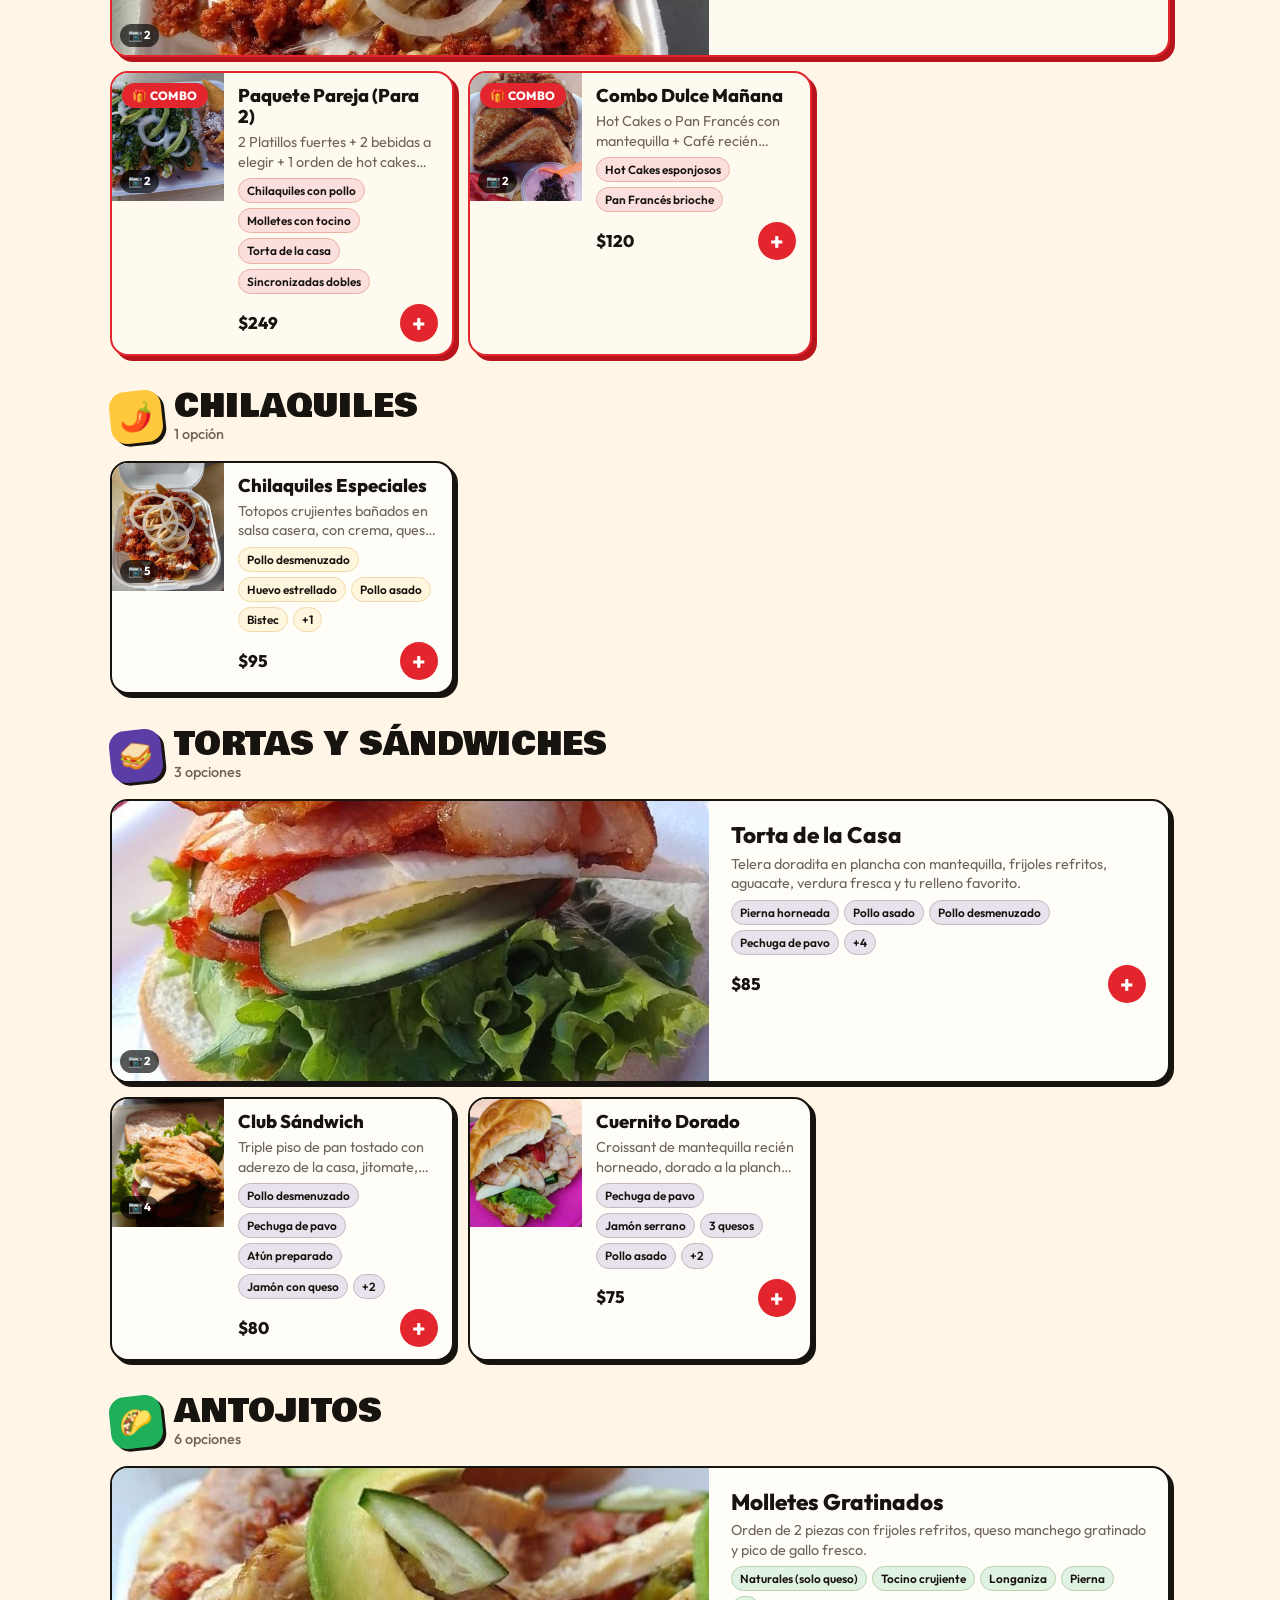
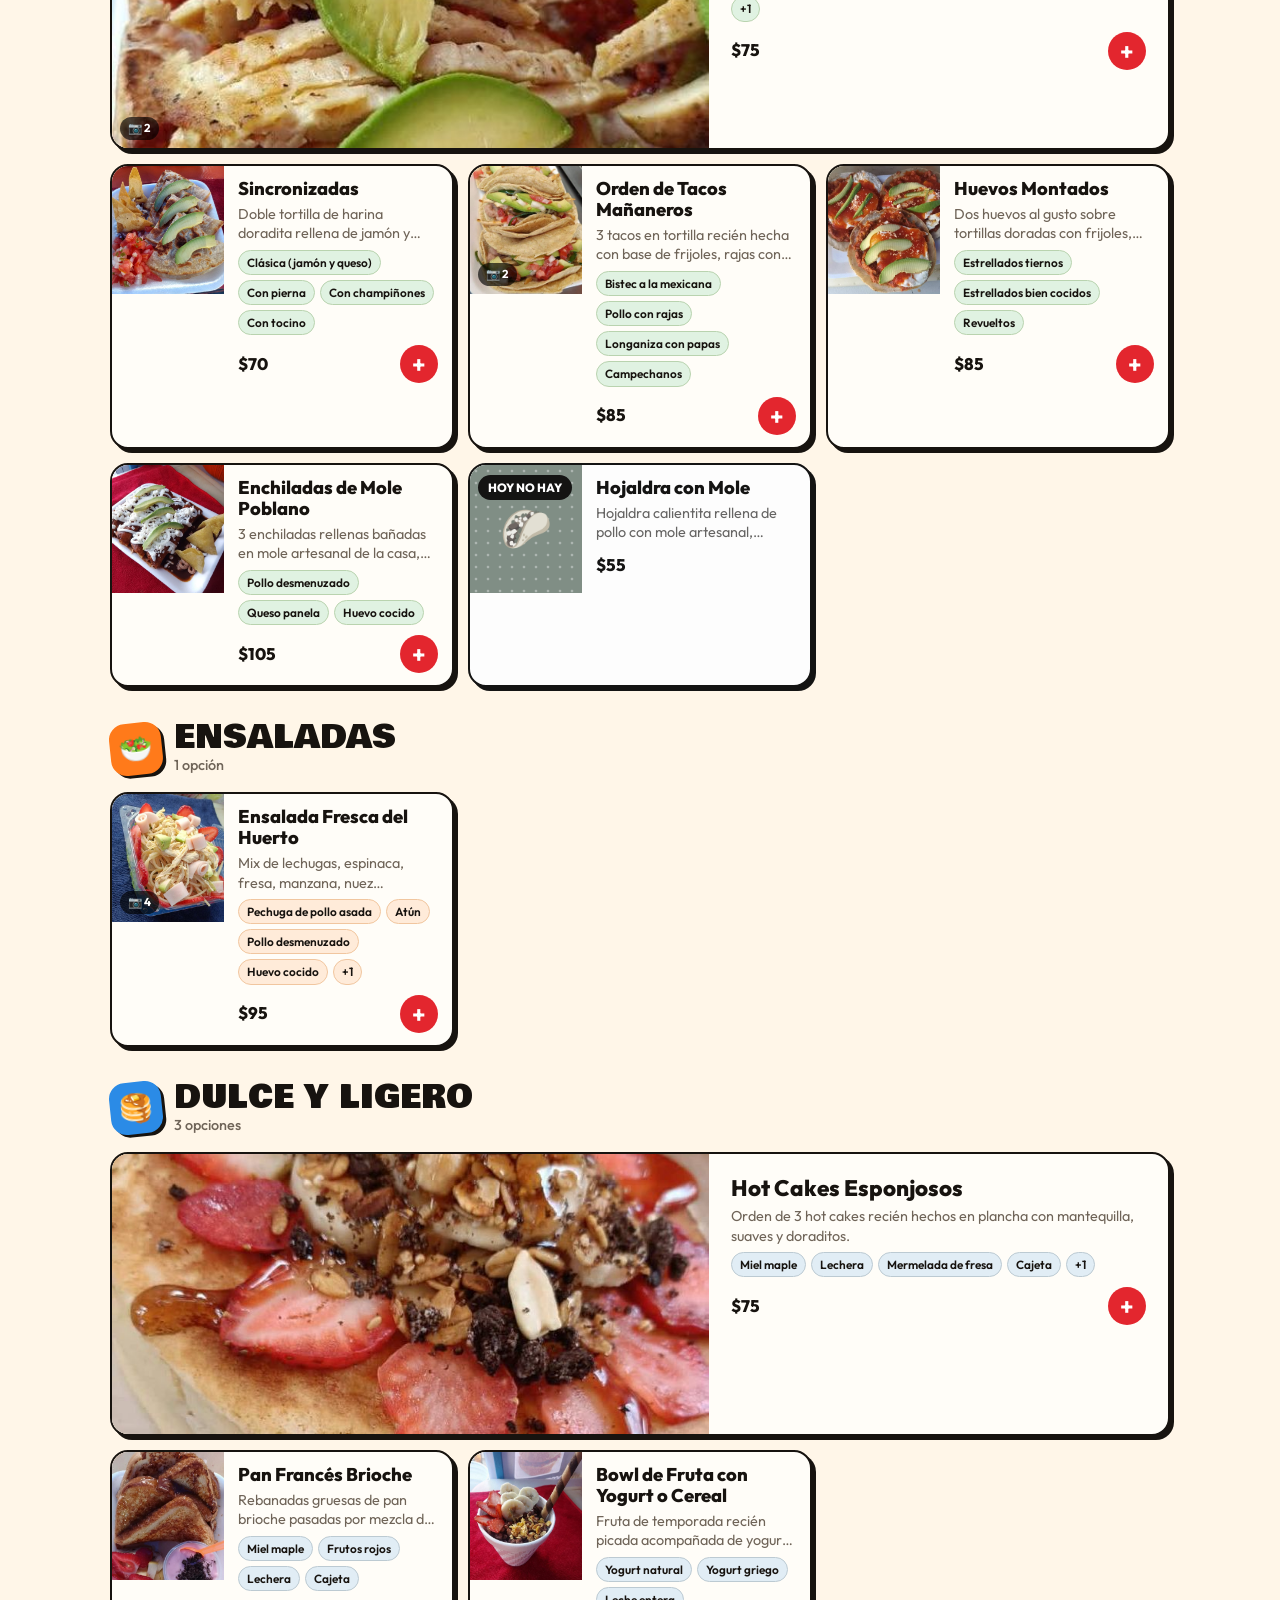
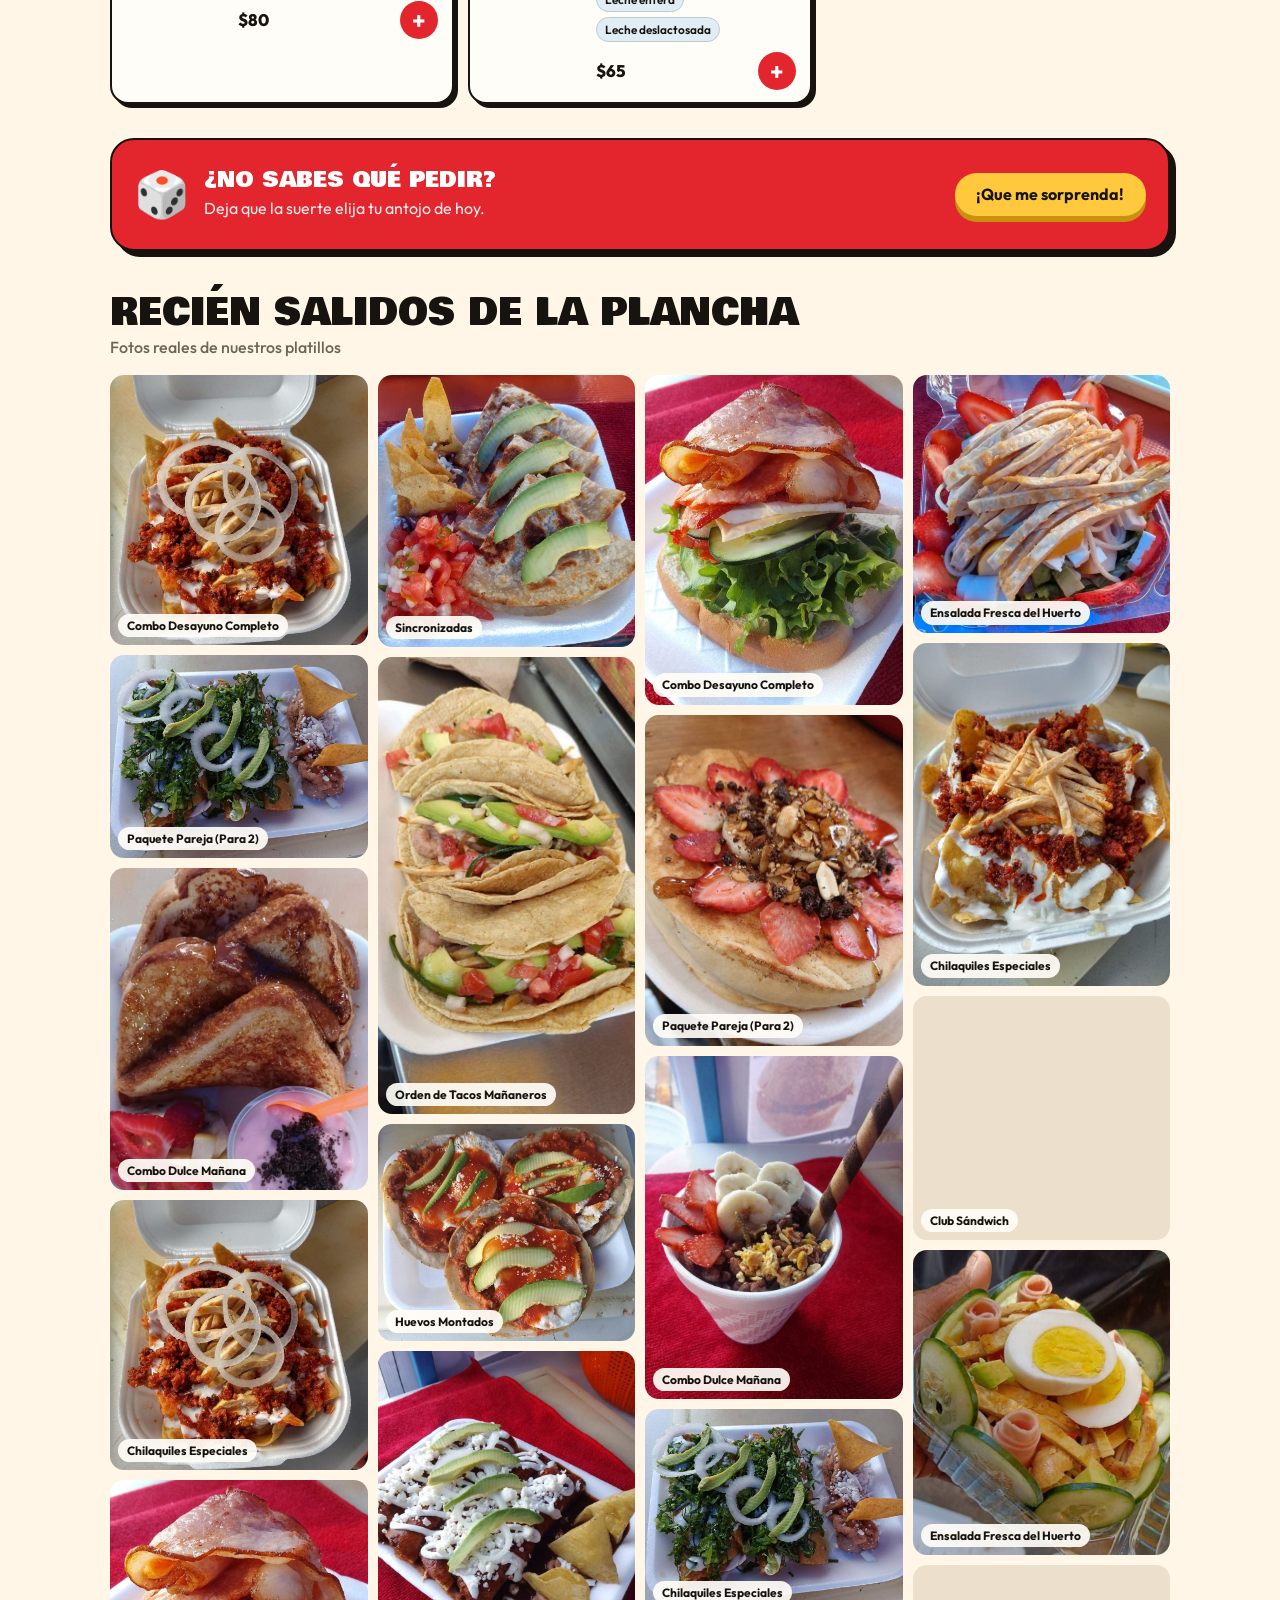
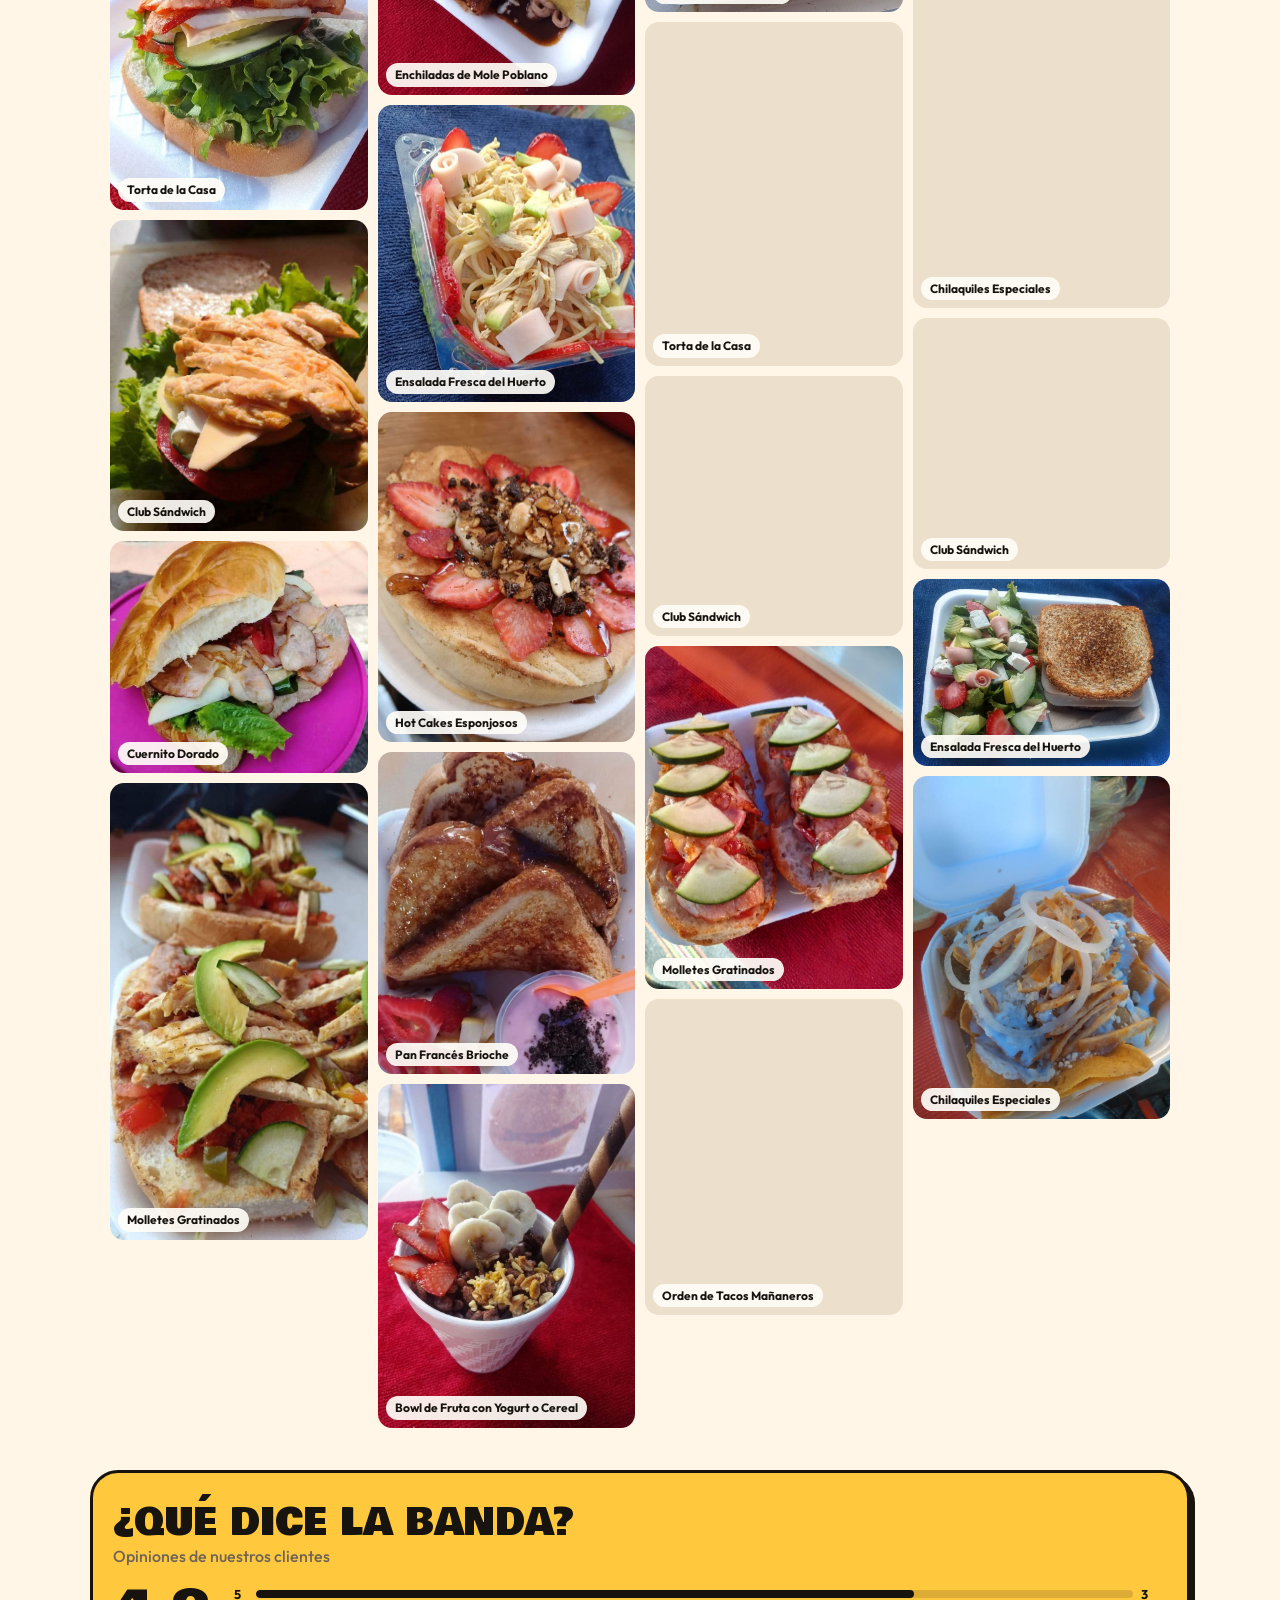
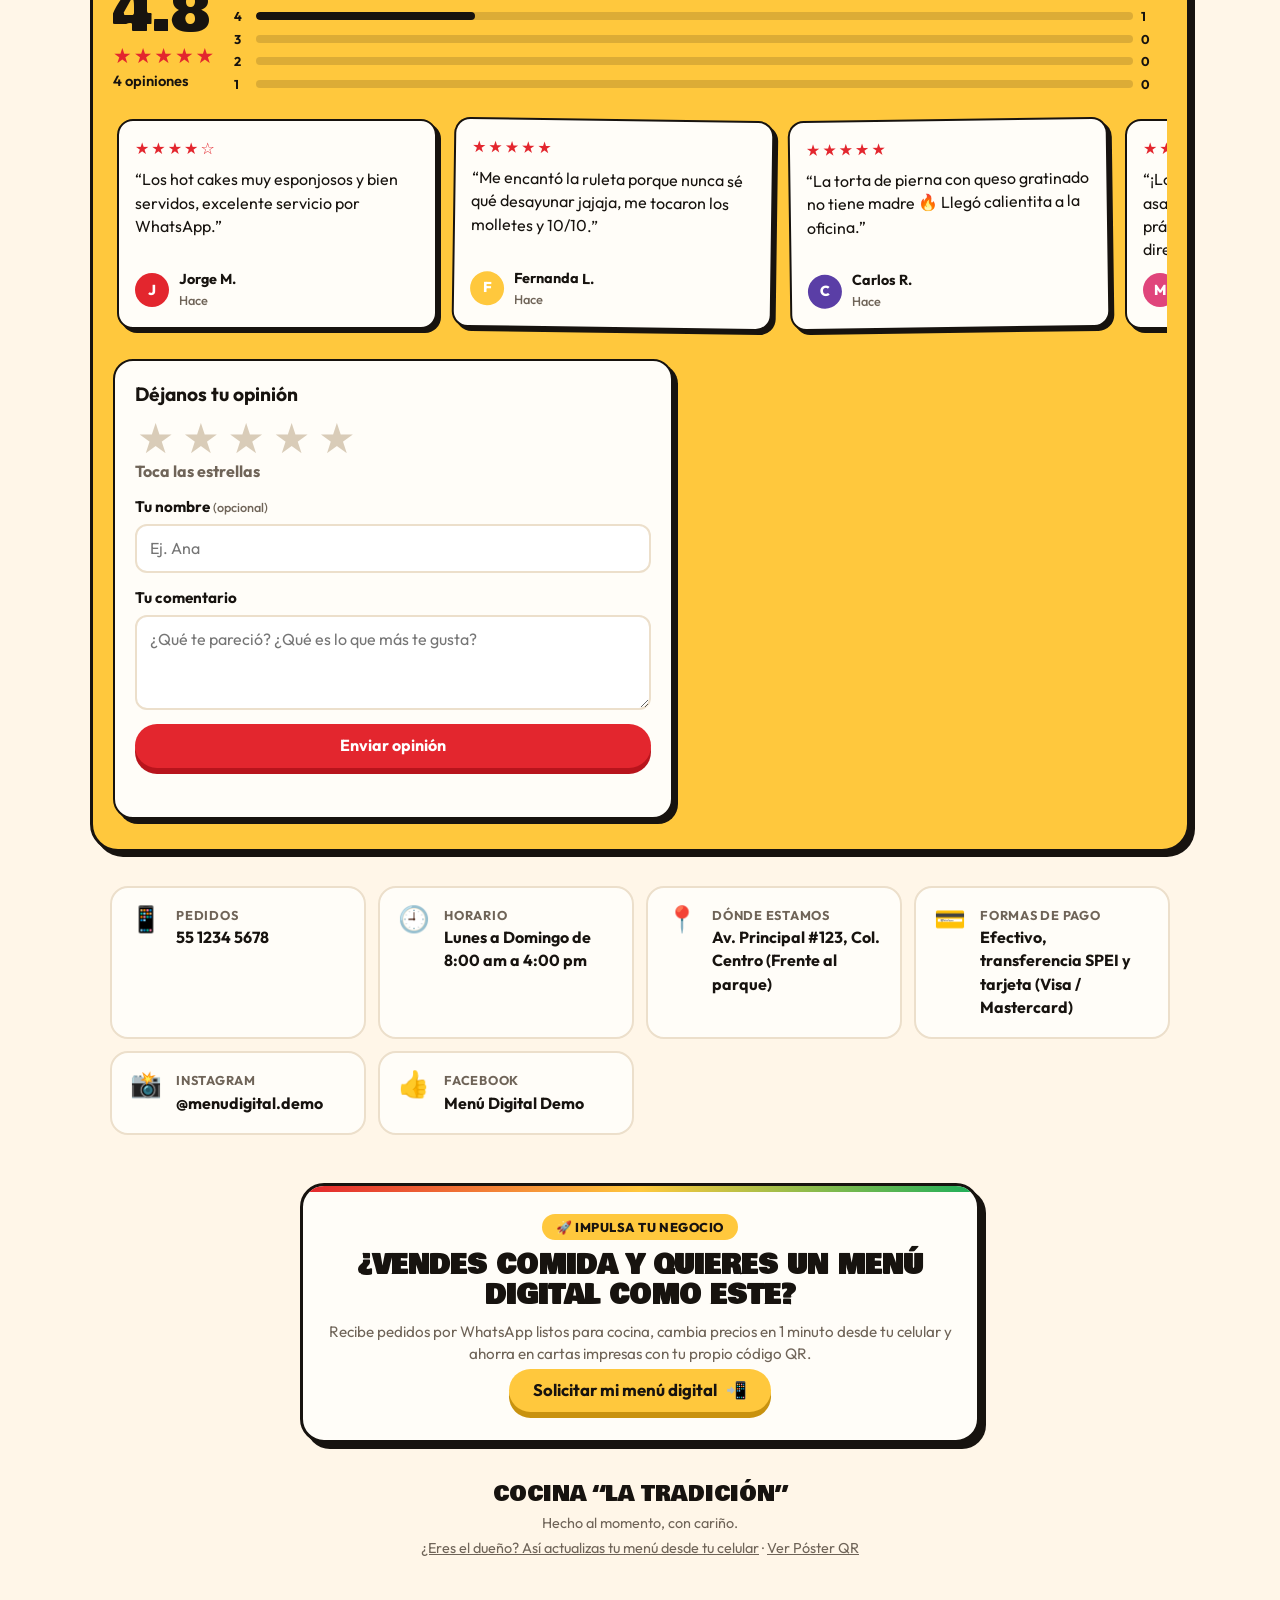
==== commit f88a1c43: "feat(seo): actualizar imagen y textos Open Graph para vista previa comercial en WhatsApp" ====
--- a/index.html
+++ b/index.html
@@ -3,12 +3,27 @@
 <head>
   <meta charset="UTF-8">
   <meta name="viewport" content="width=device-width, initial-scale=1, viewport-fit=cover">
-  <title>Cocina La Tradición · Menú Digital Demo</title>
-  <meta name="description" content="Menú digital interactivo: chilaquiles, tortas, molletes y más, hechos al momento y a tu gusto. Arma tu pedido y mándalo por WhatsApp.">
+  <title>Menú Digital Interactivo · Demo para Restaurantes</title>
+  <meta name="description" content="Menú digital interactivo para restaurantes: fotos apetitosas, pedidos directos a WhatsApp, combos y actualización en 1 minuto sin cartas impresas.">
   <meta name="theme-color" content="#17130F">
-  <meta property="og:title" content="Cocina La Tradición · Menú Digital Demo">
-  <meta property="og:description" content="Hecho al momento y a tu gusto. Arma tu pedido y mándalo por WhatsApp.">
-  <meta property="og:image" content="fotos/chilaquiles-1.jpg">
+
+  <!-- VISTA PREVIA PARA WHATSAPP / REDES (OPEN GRAPH) -->
+  <meta property="og:type" content="website">
+  <meta property="og:url" content="https://santiagoori.github.io/menu-demo/">
+  <meta property="og:title" content="Menú Digital Interactivo · Demo en Vivo">
+  <meta property="og:description" content="Mira cómo tus clientes arman su pedido y lo mandan directo a tu WhatsApp. ¡Prueba la experiencia aquí!">
+  <meta property="og:image" content="https://santiagoori.github.io/menu-demo/fotos/og-preview.jpg">
+  <meta property="og:image:secure_url" content="https://santiagoori.github.io/menu-demo/fotos/og-preview.jpg">
+  <meta property="og:image:type" content="image/jpeg">
+  <meta property="og:image:width" content="1376">
+  <meta property="og:image:height" content="768">
+  <meta property="og:image:alt" content="Menú Digital Interactivo en smartphone con código QR y pedidos a WhatsApp">
+
+  <!-- VISTA PREVIA PARA TWITTER / X -->
+  <meta name="twitter:card" content="summary_large_image">
+  <meta name="twitter:title" content="Menú Digital Interactivo · Demo en Vivo">
+  <meta name="twitter:description" content="Mira cómo tus clientes arman su pedido y lo mandan directo a tu WhatsApp. ¡Prueba la experiencia aquí!">
+  <meta name="twitter:image" content="https://santiagoori.github.io/menu-demo/fotos/og-preview.jpg">
   <link rel="icon" href="data:image/svg+xml,<svg xmlns='http://www.w3.org/2000/svg' viewBox='0 0 100 100'><text y='.9em' font-size='90'>🍳</text></svg>">
   <link rel="preconnect" href="https://fonts.googleapis.com">
   <link rel="preconnect" href="https://fonts.gstatic.com" crossorigin>
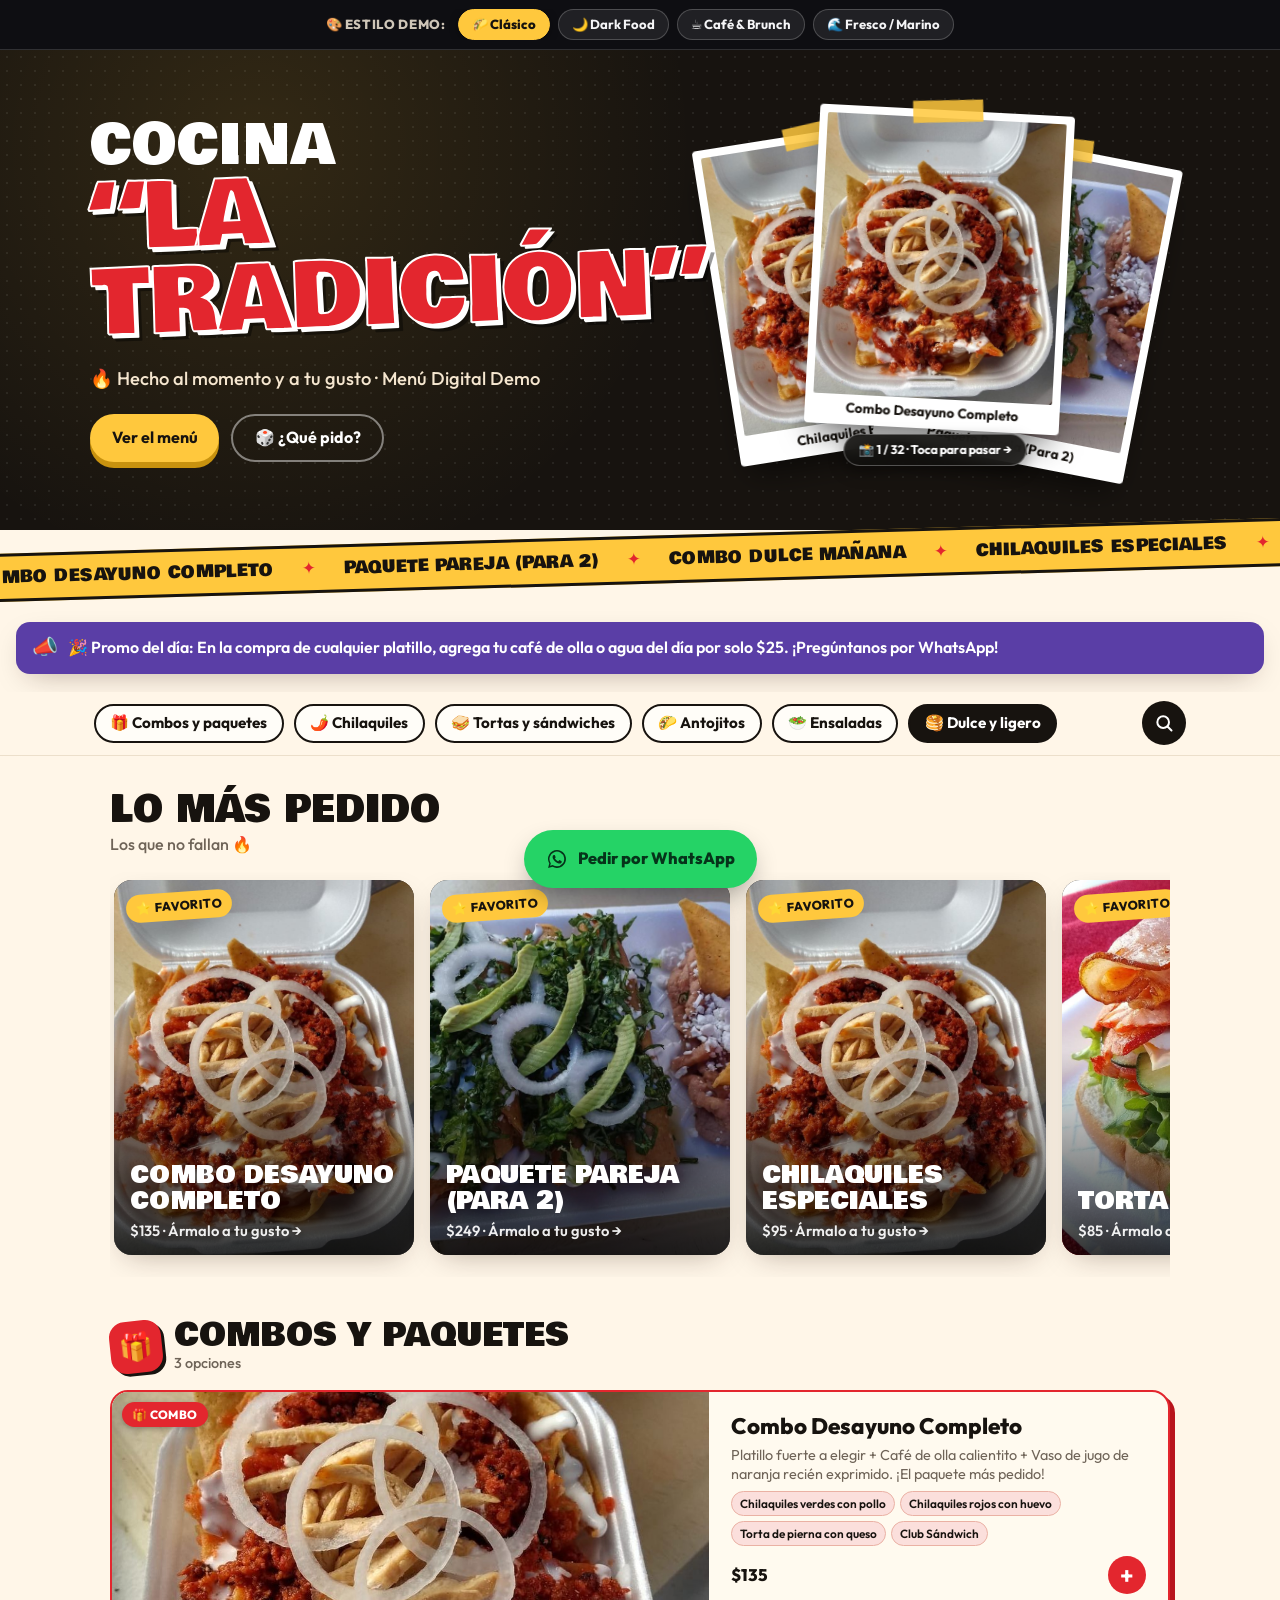
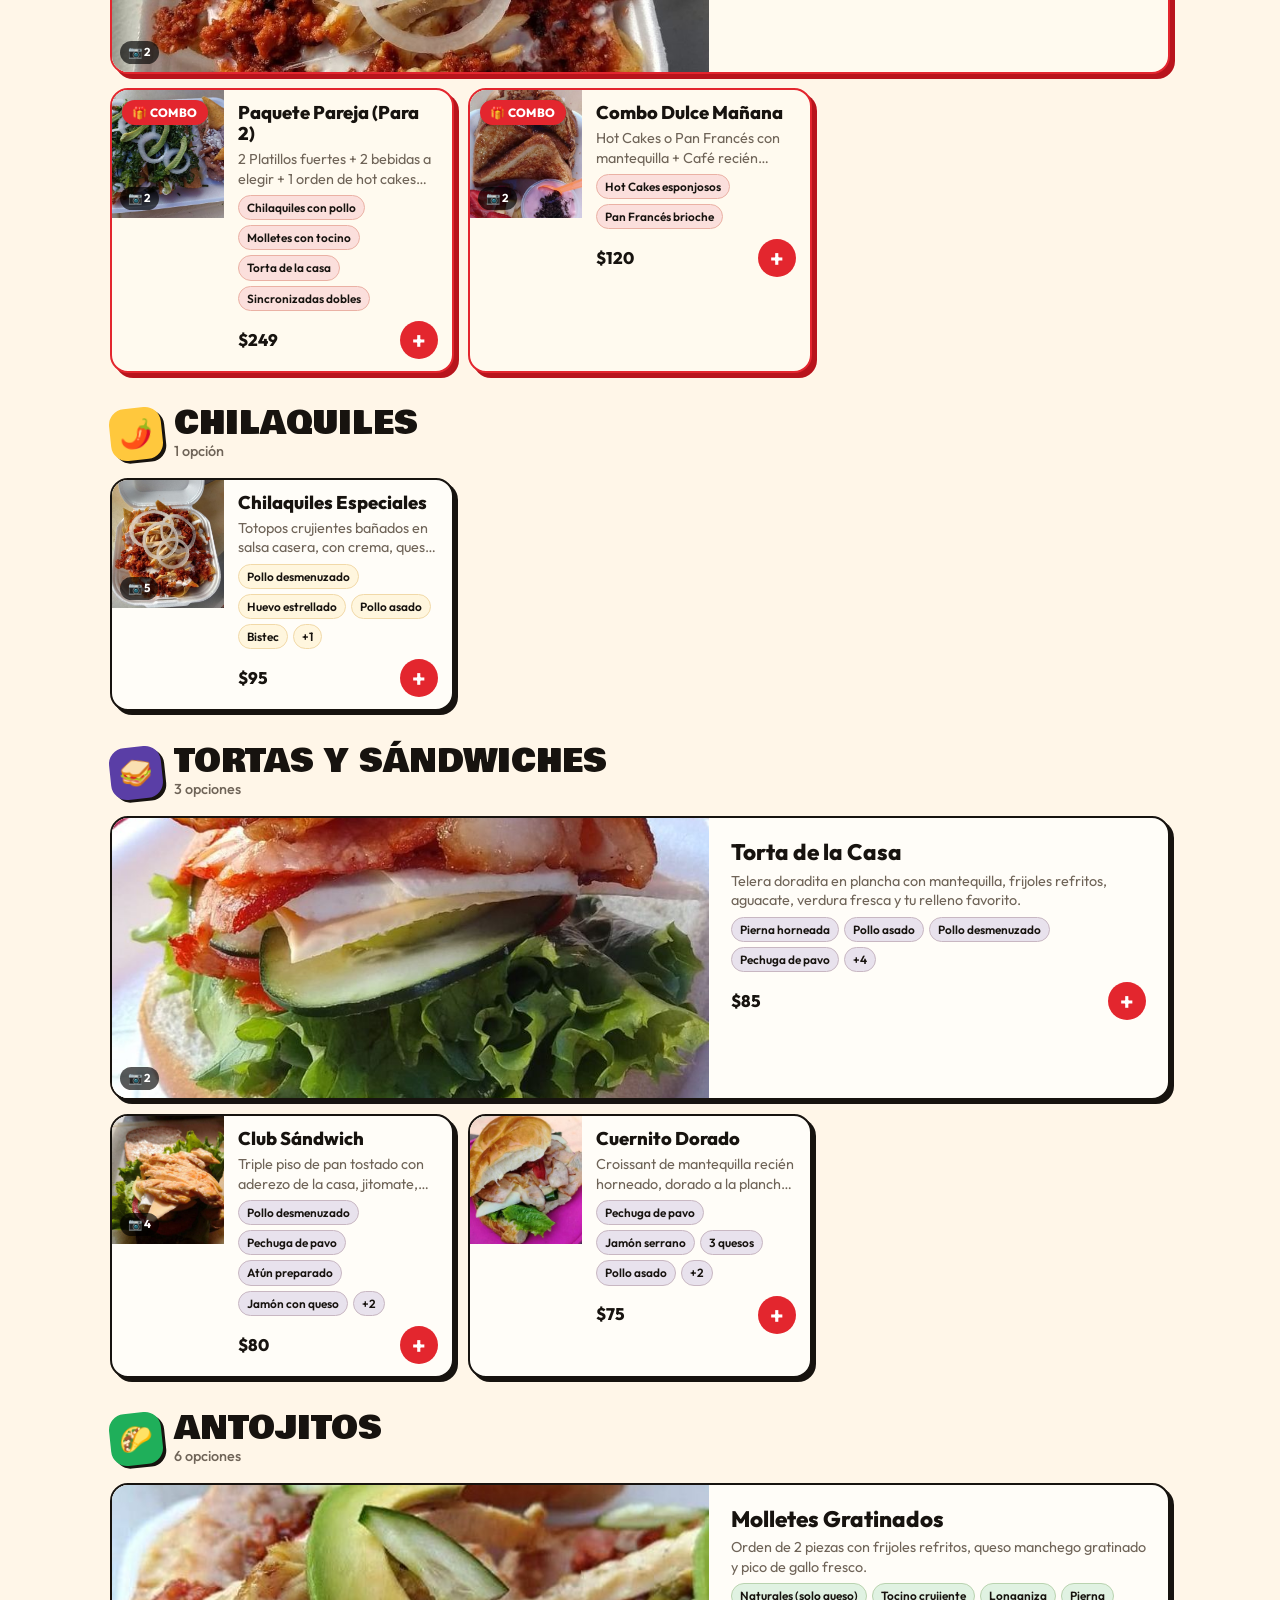
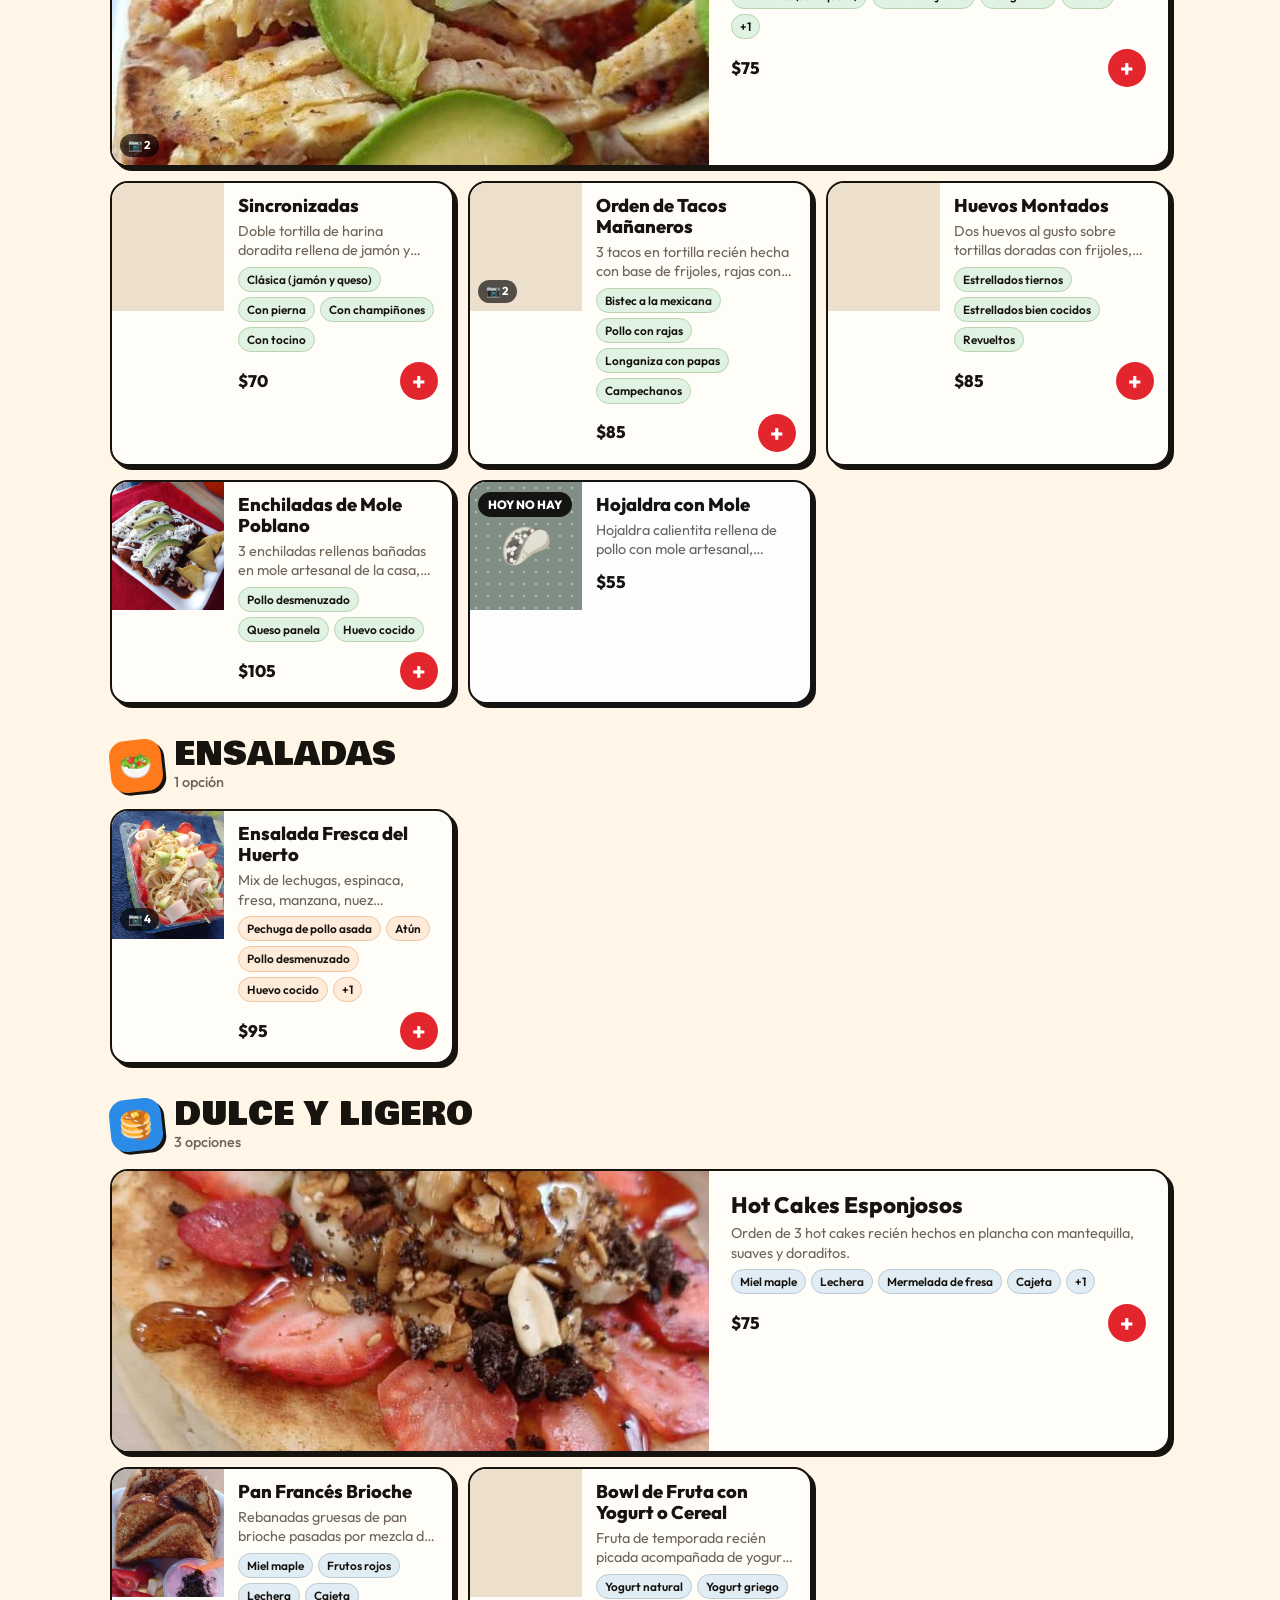
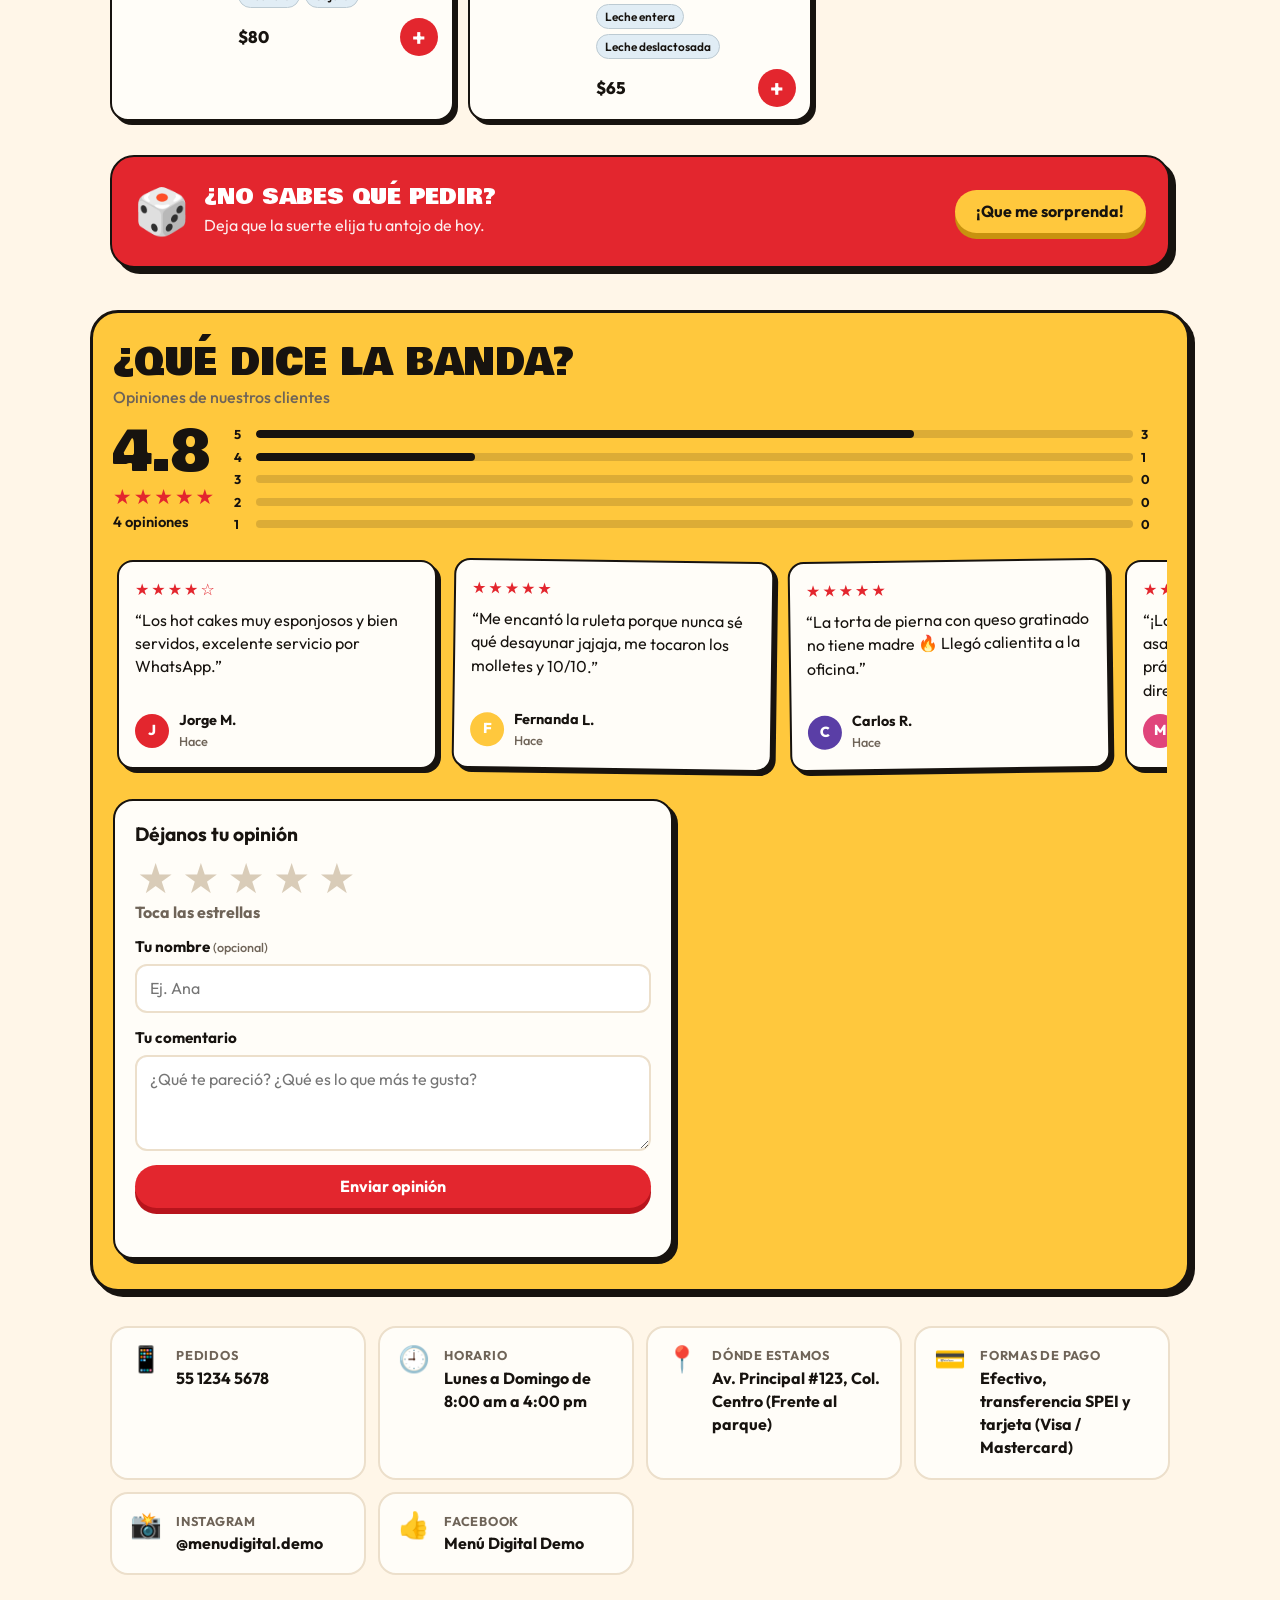
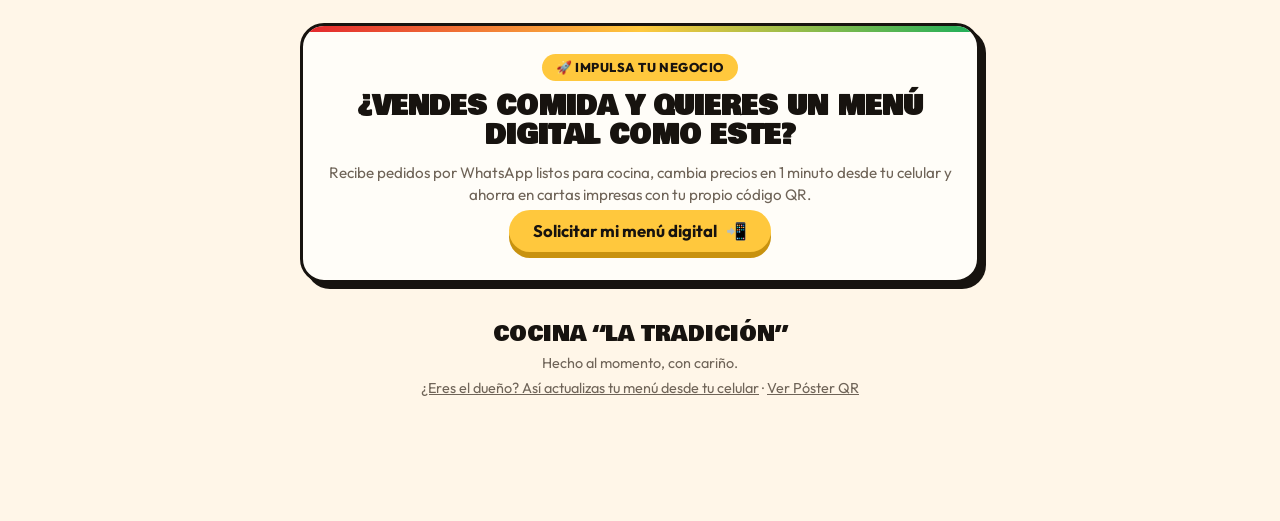
==== commit 4200ef29: "feat(galeria): mover galeria a hero-photos con cambio interactivo al hacer clic" ====
--- a/index.html
+++ b/index.html
@@ -56,7 +56,7 @@
         <button type="button" class="btn btn-ghost" data-ruleta>🎲 ¿Qué pido?</button>
       </div>
     </div>
-    <div class="hero-photos" id="hero-fotos" aria-hidden="true"></div>
+    <div class="hero-photos" id="hero-fotos" role="button" tabindex="0" aria-label="Galería de platillos: haz clic para ver la siguiente foto"></div>
   </header>
 
   <div class="marquee-wrap" aria-hidden="true"><div class="marquee"><div class="marquee-track" id="marquee"></div></div></div>
@@ -97,15 +97,6 @@
         </div>
         <button type="button" class="btn btn-red" data-ruleta>¡Que me sorprenda!</button>
       </div>
-    </section>
-
-    <!-- GALERÍA -->
-    <section class="block" id="galeria">
-      <div class="block-head">
-        <h2 class="block-title">Recién salidos de la plancha</h2>
-        <p class="block-sub">Fotos reales de nuestros platillos</p>
-      </div>
-      <div class="galeria" id="galeria-lista"></div>
     </section>
 
     <!-- OPINIONES -->
--- a/estilos.css
+++ b/estilos.css
@@ -299,30 +299,52 @@
 .hero-tagline::before { content: "🔥 "; }
 .hero-actions { display: flex; flex-wrap: wrap; gap: 12px; }
 
-.hero-photos { position: relative; height: 250px; max-width: 440px; width: 100%; margin: 0 auto; }
+.hero-photos {
+  position: relative; height: 295px; max-width: 440px; width: 100%; margin: 0 auto;
+  cursor: pointer; user-select: none; -webkit-user-select: none; -webkit-tap-highlight-color: transparent;
+}
+.hero-photos[data-count="1"] { cursor: default; }
 .polaroid {
   position: absolute; width: 58%; aspect-ratio: 4 / 5; background: #fff; padding: 8px 8px 30px;
   box-shadow: 0 18px 30px -10px rgba(0,0,0,.6); border-radius: 4px;
   animation: drop-in .7s cubic-bezier(.2,.9,.3,1.3) both;
-}
-.polaroid img { width: 100%; height: 100%; object-fit: cover; border-radius: 2px; }
+  transition: transform .18s ease;
+}
+.polaroid img,
+.polaroid .ph { width: 100%; height: 100%; object-fit: cover; border-radius: 2px; position: relative; }
 .polaroid span {
-  position: absolute; bottom: 6px; left: 0; right: 0; text-align: center;
+  position: absolute; bottom: 6px; left: 8px; right: 8px; z-index: 2; text-align: center;
   font-weight: 700; color: #17130f; font-size: .85rem;
+  white-space: nowrap; overflow: hidden; text-overflow: ellipsis;
 }
 .polaroid::before { /* cinta */
-  content: ""; position: absolute; top: -10px; left: 50%; width: 70px; height: 22px;
+  content: ""; position: absolute; top: -10px; left: 50%; width: 70px; height: 22px; z-index: 2;
   transform: translateX(-50%) rotate(-4deg); background: rgba(255,200,61,.85);
 }
-.polaroid:nth-child(1) { left: 0; top: 20px; transform: rotate(-9deg); animation-delay: .1s; }
-.polaroid:nth-child(2) { left: 22%; top: 0; transform: rotate(3deg); z-index: 2; animation-delay: .25s; }
-.polaroid:nth-child(3) { right: 0; top: 34px; transform: rotate(11deg); animation-delay: .4s; }
+.polaroid:nth-child(1) { left: 0; top: 20px; transform: rotate(-9deg); z-index: 1; animation-delay: .1s; }
+.polaroid:nth-child(2) { left: 22%; top: 0; transform: rotate(3deg); z-index: 3; animation-delay: .25s; }
+.polaroid:nth-child(3) { right: 0; top: 34px; transform: rotate(11deg); z-index: 2; animation-delay: .4s; }
+.hero-photos[data-count="1"] .polaroid:nth-child(1) { left: 21%; top: 0; transform: rotate(2deg); z-index: 3; }
+.hero-photos:not([data-count="1"]):hover .polaroid:nth-child(2) { transform: rotate(1.5deg) scale(1.02); }
+.hero-photos:not([data-count="1"]):active .polaroid:nth-child(2) { transform: rotate(3deg) scale(.97); }
 .hero-photos .polaroid { height: auto; }
+.polaroid.is-flipping { animation: polaroid-next .3s cubic-bezier(.2,.9,.3,1.2) 0s both; }
+.hero-photos-badge {
+  position: absolute; left: 50%; bottom: 4px; transform: translateX(-50%); z-index: 4;
+  background: rgba(18, 16, 14, .88); color: #fff;
+  border: 1.5px solid rgba(255, 255, 255, .28);
+  backdrop-filter: blur(8px); -webkit-backdrop-filter: blur(8px);
+  padding: 6px 14px; border-radius: 999px; font-size: .78rem; font-weight: 700; white-space: nowrap;
+  box-shadow: 0 6px 16px rgba(0, 0, 0, .4); pointer-events: none;
+  transition: background-color .15s ease, color .15s ease, border-color .15s ease;
+}
+.hero-photos:hover .hero-photos-badge { background: var(--yellow); color: #17130f; border-color: #17130f; }
 @keyframes drop-in { from { opacity: 0; translate: 0 -40px; } to { opacity: 1; translate: 0 0; } }
+@keyframes polaroid-next { 0% { opacity: .65; translate: 24px 8px; scale: .94; } 100% { opacity: 1; translate: 0 0; scale: 1; } }
 
 @media (min-width: 760px) {
   .hero { grid-template-columns: 1.1fr 1fr; align-items: center; padding: 60px max(32px, calc((100vw - 1100px) / 2)); }
-  .hero-photos { height: 340px; }
+  .hero-photos { height: 360px; }
   .cats { padding: 0 max(32px, calc((100vw - 1100px) / 2)); }
   .search-box { padding: 0 max(32px, calc((100vw - 1100px) / 2)); }
   .block { padding: 42px 32px 14px; }
@@ -601,21 +623,6 @@
 .ruleta-dice { font-size: 2.8rem; display: inline-block; animation: wobble 2.6s ease-in-out infinite; }
 @keyframes wobble { 0%, 100% { transform: rotate(-10deg); } 50% { transform: rotate(12deg) scale(1.08); } }
 @media (min-width: 700px) { .ruleta-card { grid-template-columns: auto 1fr auto; } .ruleta-card .btn { grid-column: auto; } }
-
-/* galería */
-.galeria { columns: 2; column-gap: 10px; }
-@media (min-width: 700px) { .galeria { columns: 3; } }
-@media (min-width: 1000px) { .galeria { columns: 4; } }
-.g-item {
-  break-inside: avoid; margin: 0 0 10px; position: relative; border-radius: 14px; overflow: hidden;
-  border: 0; padding: 0; width: 100%; background: var(--line); display: block;
-}
-.g-item img { width: 100%; height: auto; transition: transform .4s; }
-.g-item:hover img { transform: scale(1.04); }
-.g-item span {
-  position: absolute; left: 8px; bottom: 8px; background: rgba(255,253,248,.92); color: var(--ink);
-  font-size: .75rem; font-weight: 700; padding: 3px 9px; border-radius: 999px;
-}
 
 /* opiniones */
 .opiniones {
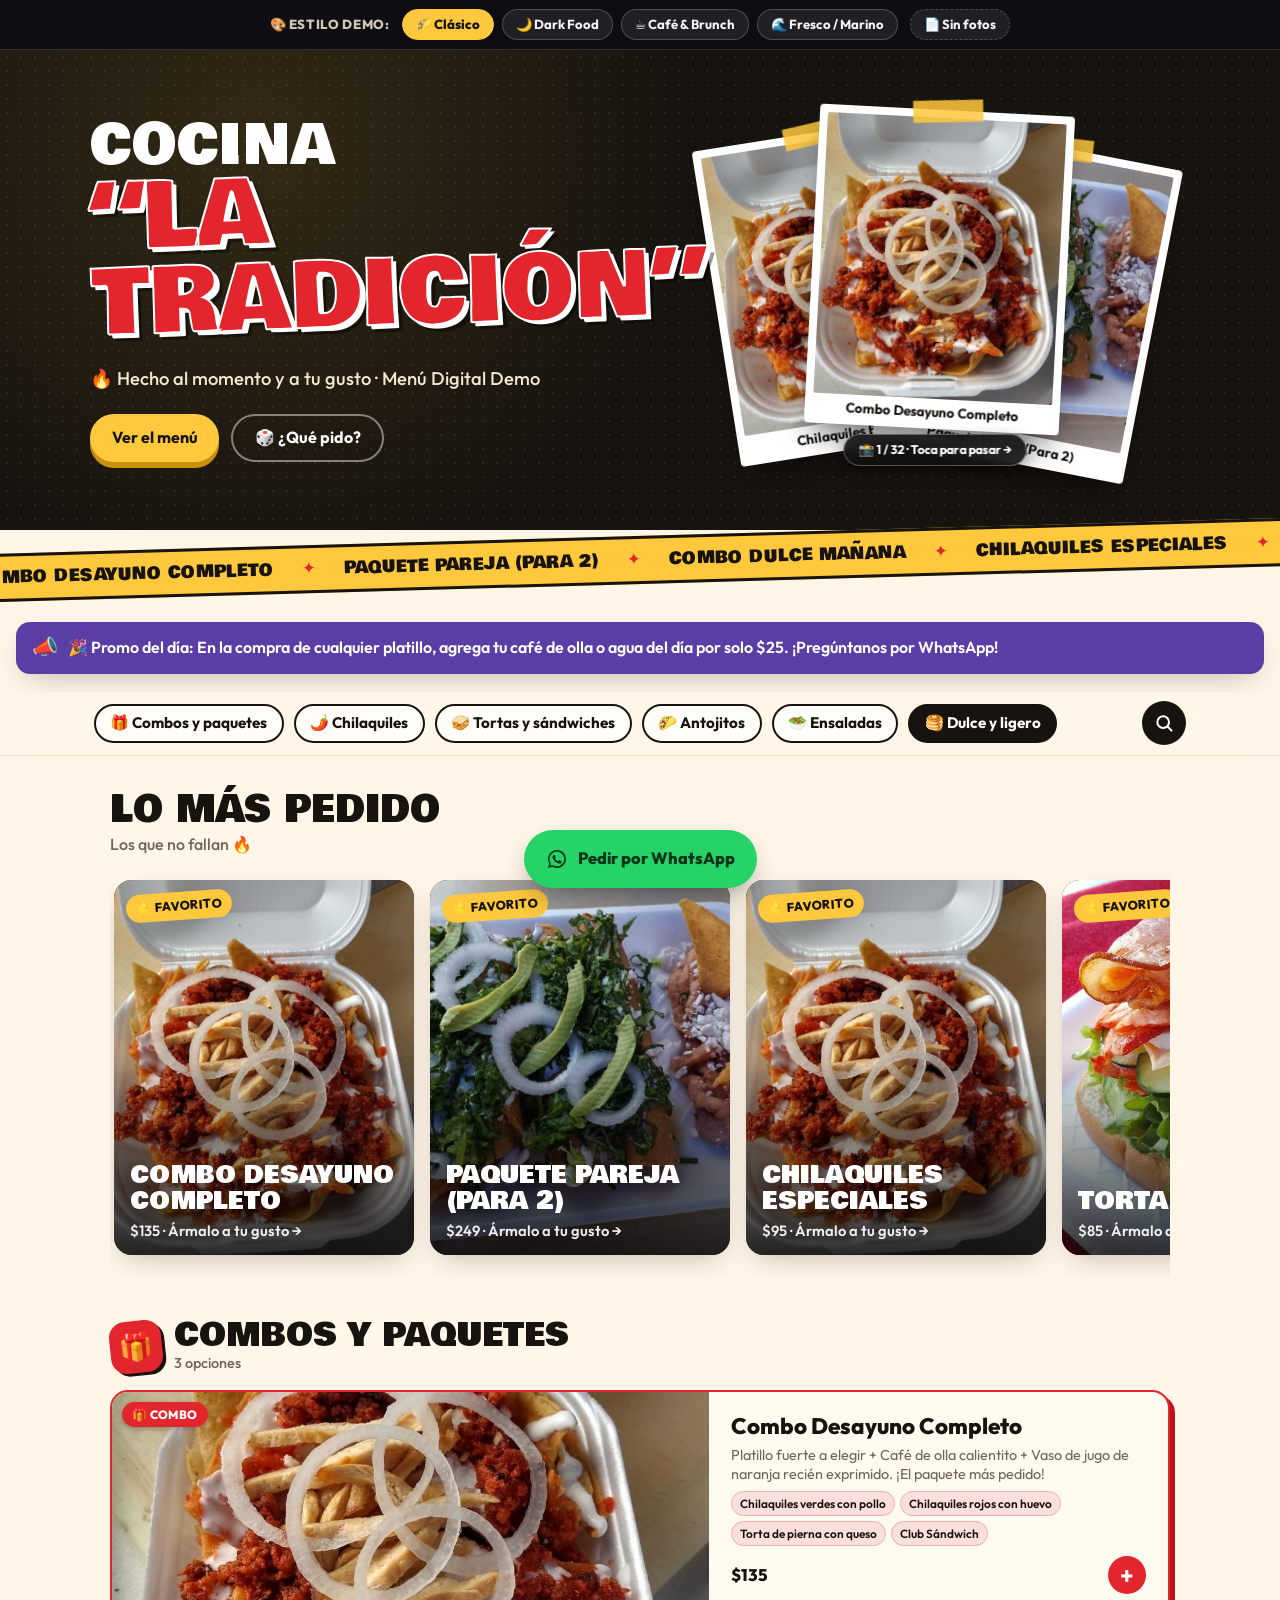
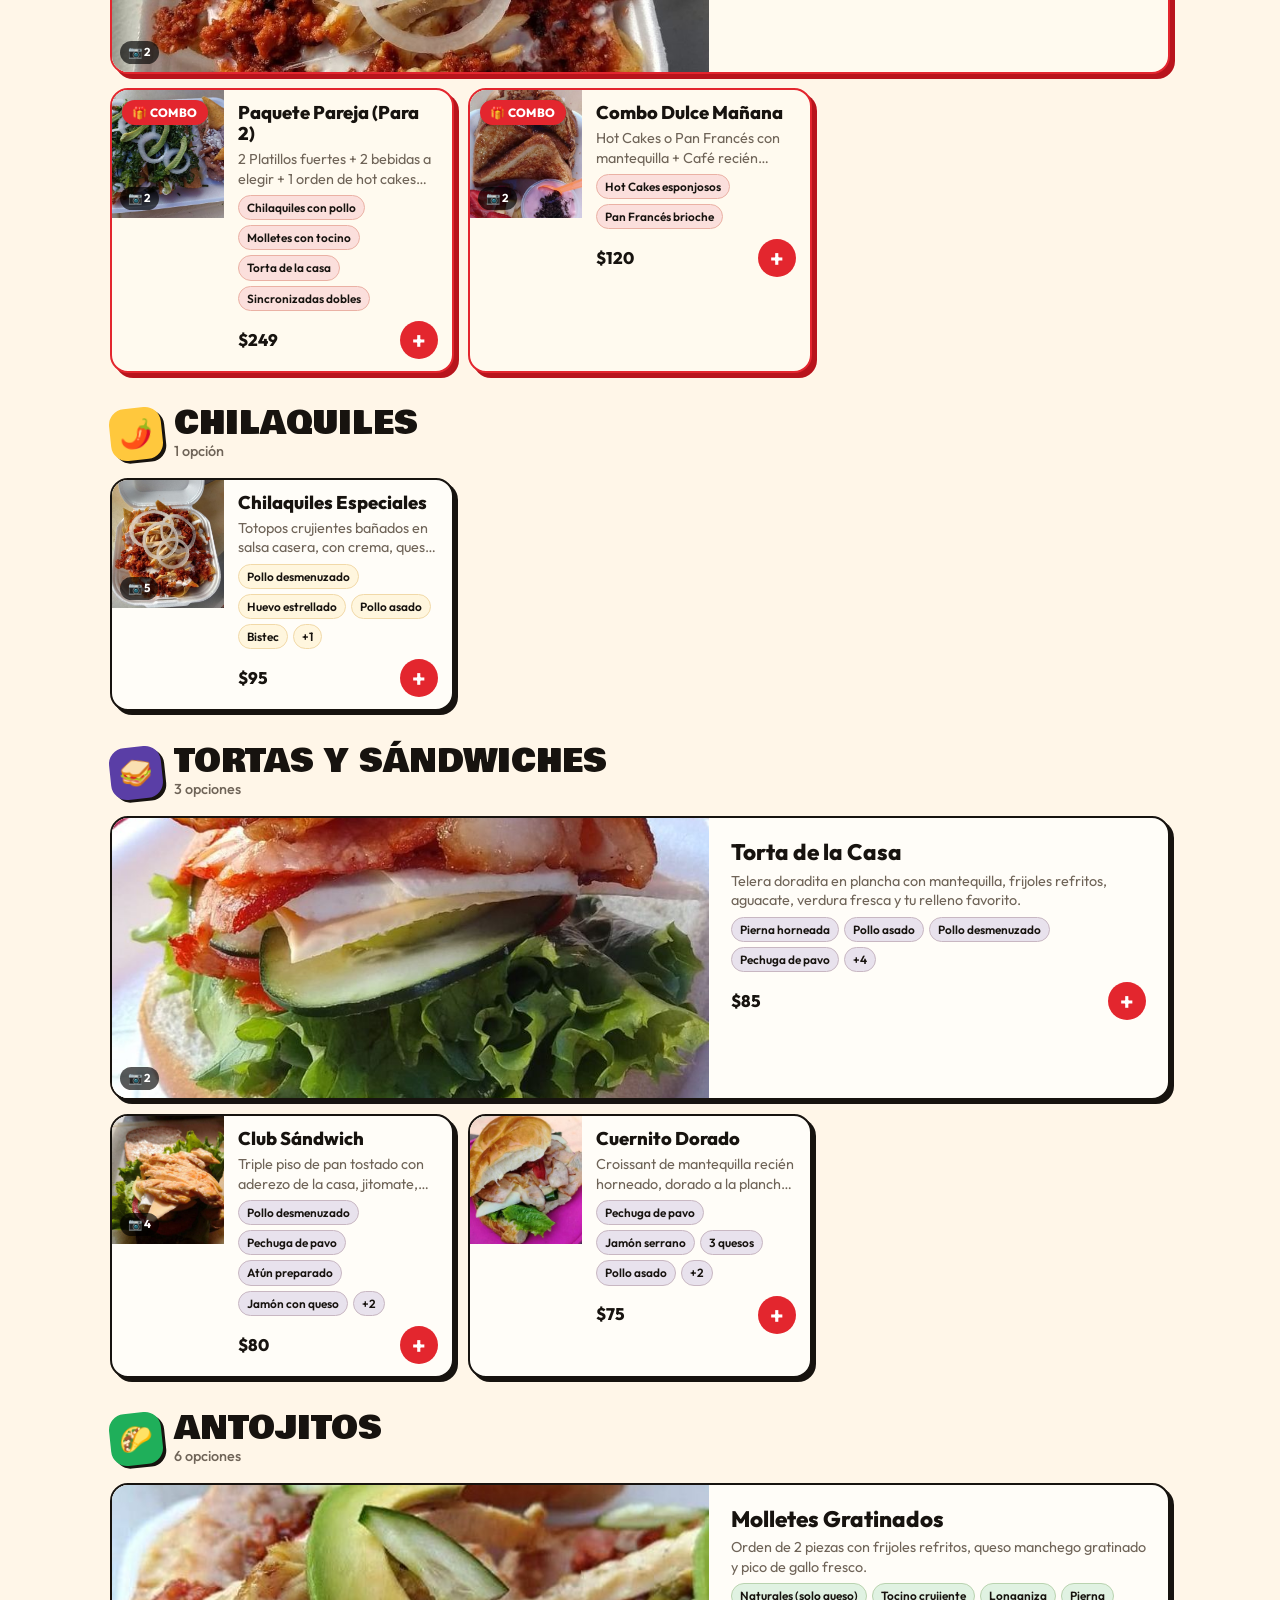
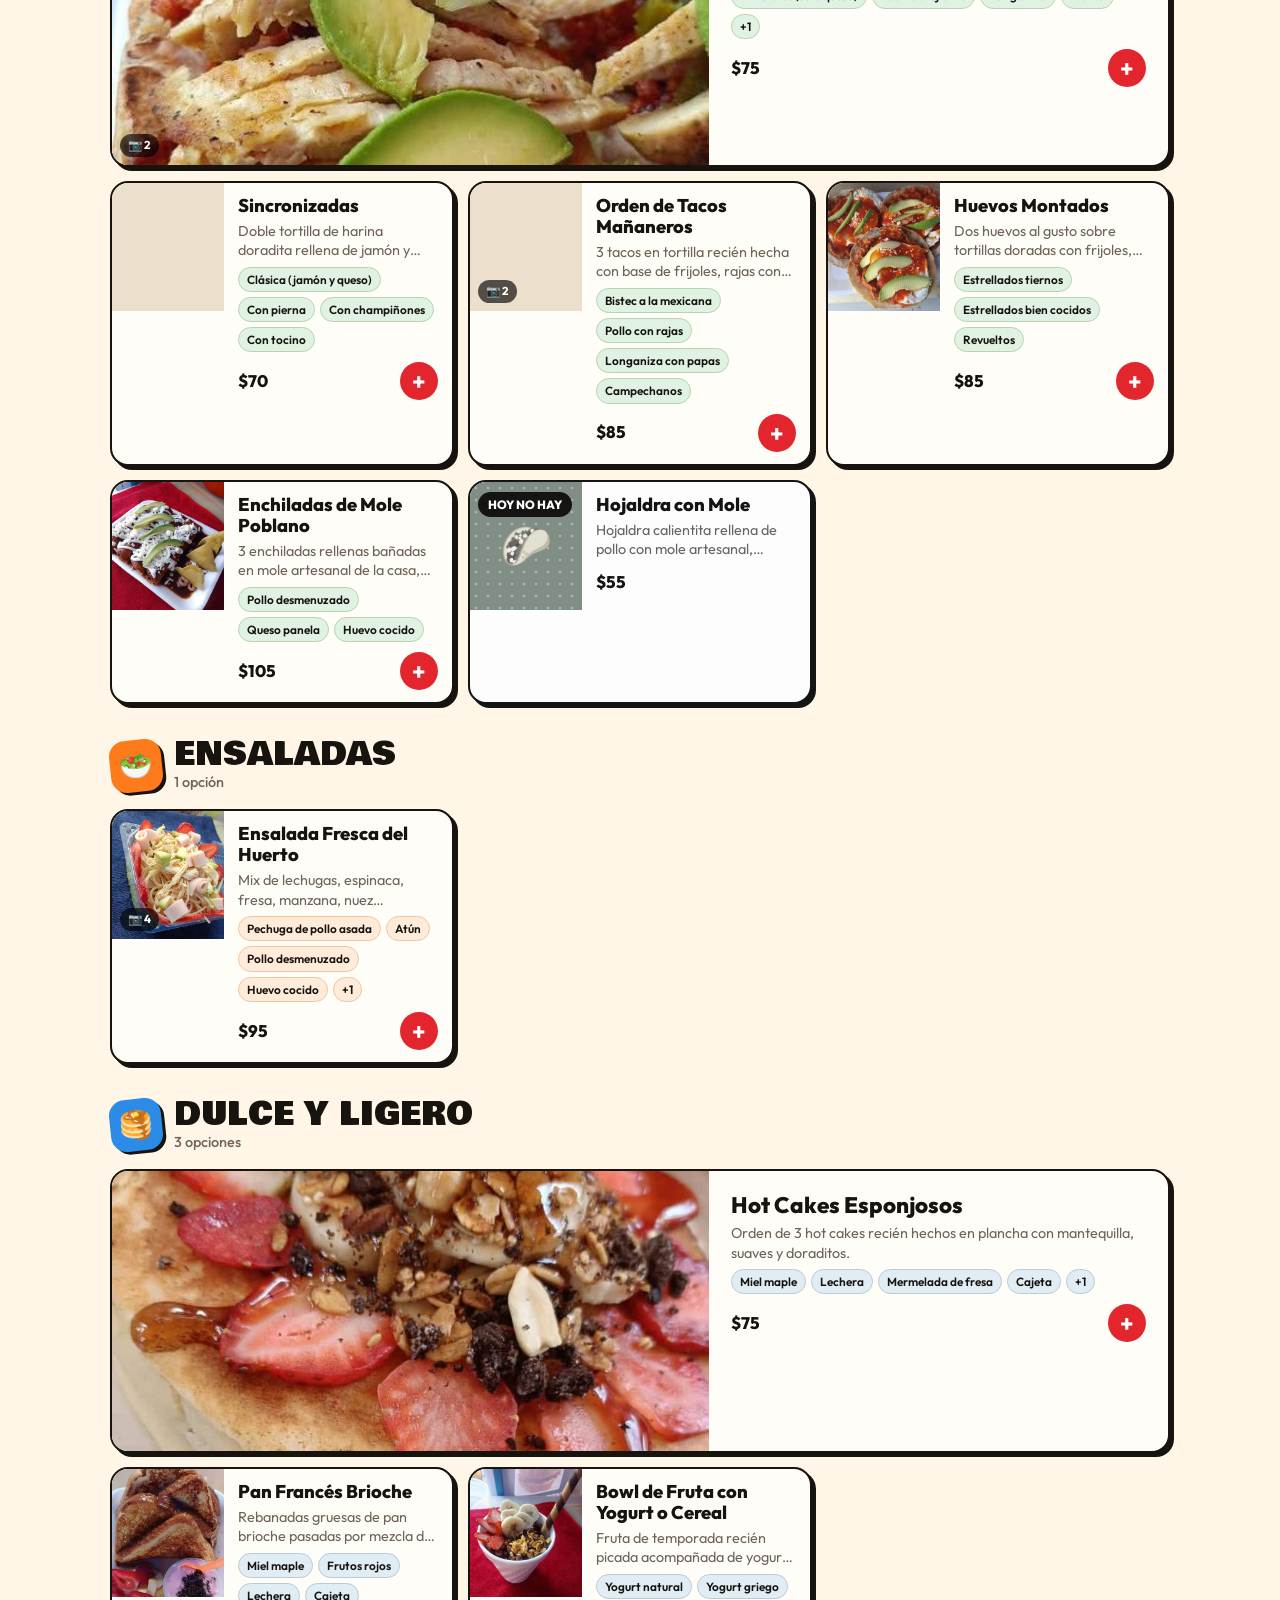
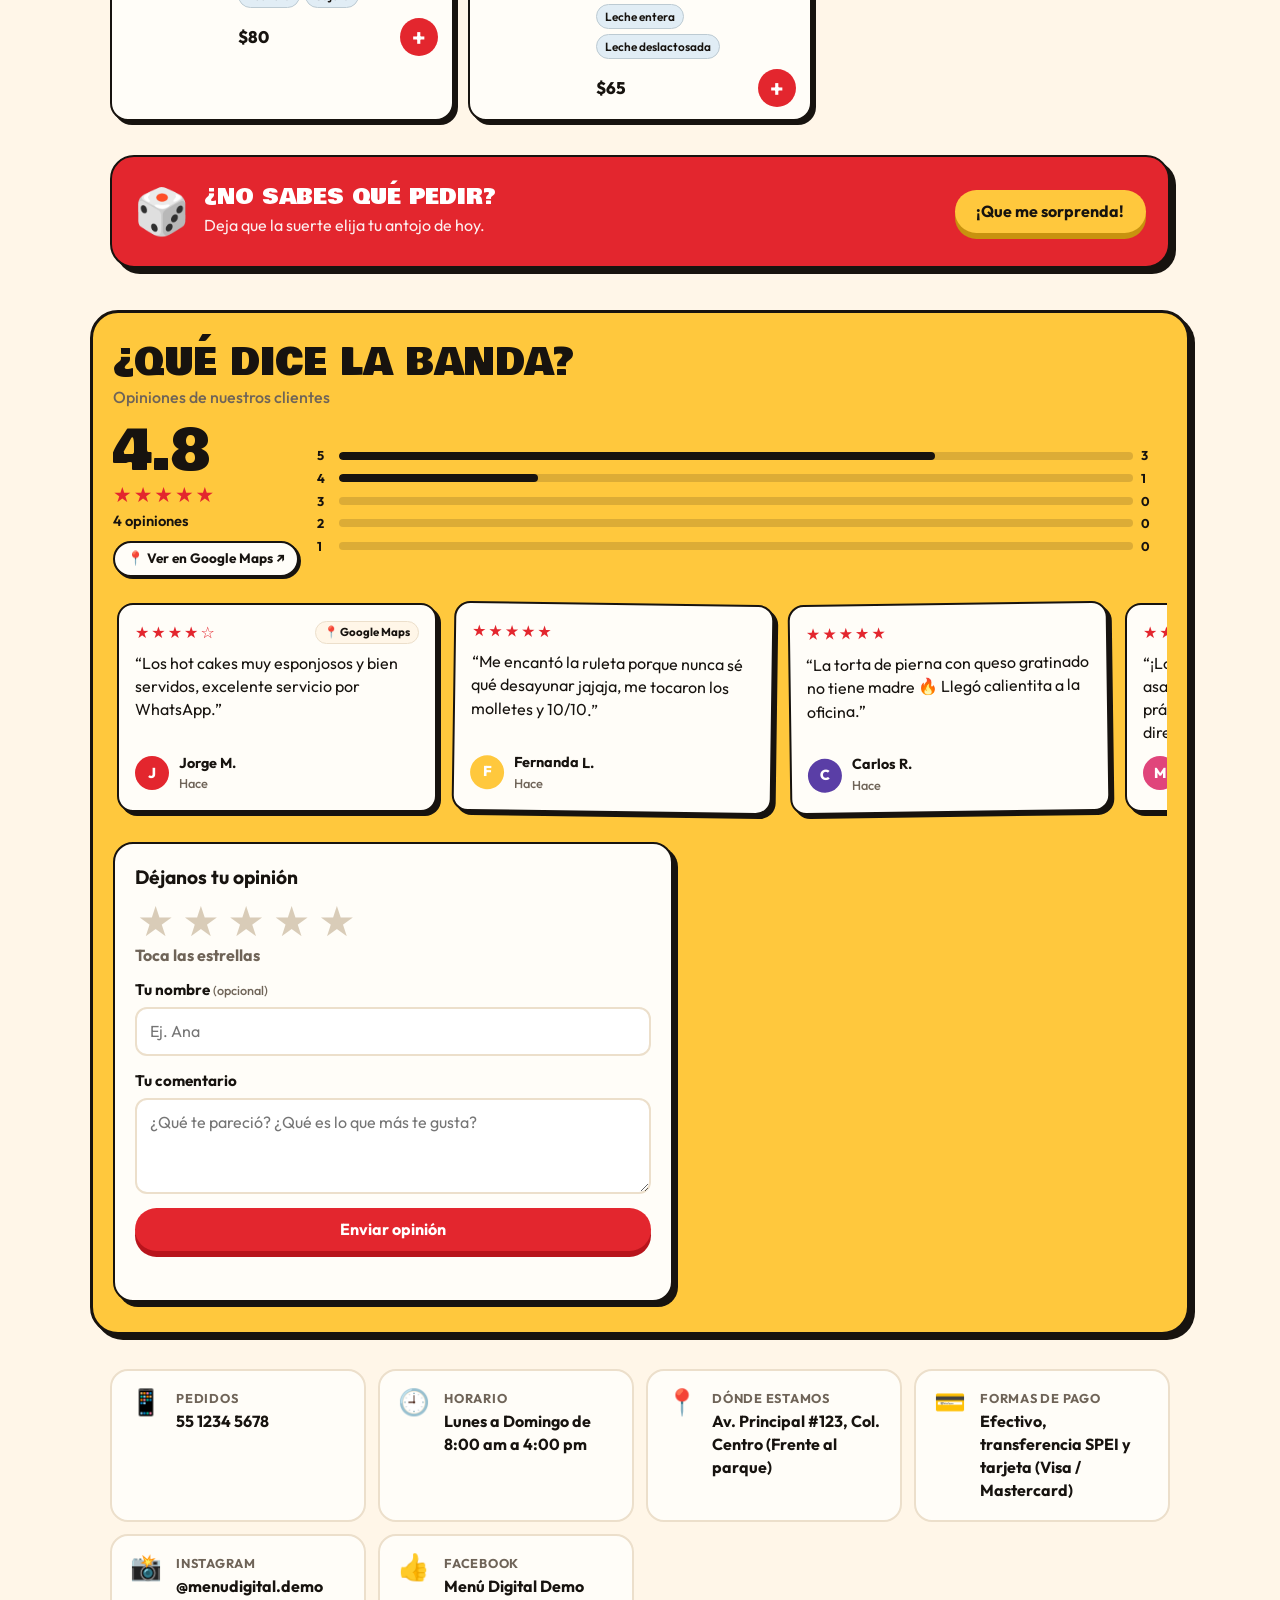
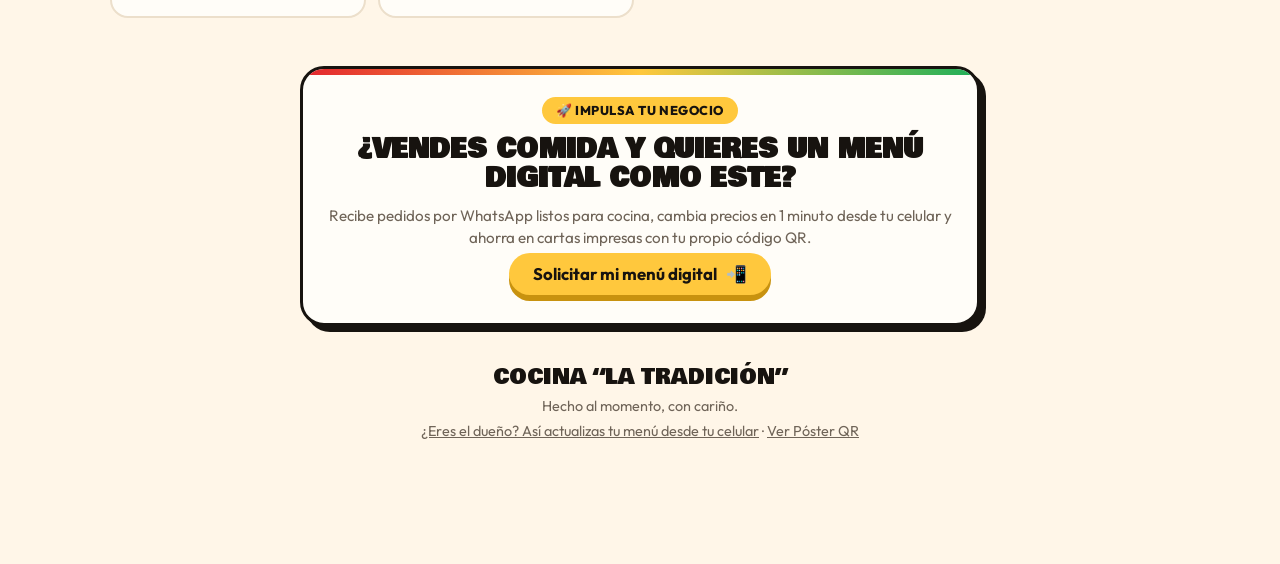
==== commit 3c56b49e: "feat(modo): agregar opcion y deteccion automatica de menu sin fotos" ====
--- a/index.html
+++ b/index.html
@@ -41,6 +41,7 @@
         <button type="button" class="theme-chip" data-set-tema="dark">🌙 Dark Food</button>
         <button type="button" class="theme-chip" data-set-tema="cafe">☕ Café &amp; Brunch</button>
         <button type="button" class="theme-chip" data-set-tema="marino">🌊 Fresco / Marino</button>
+        <button type="button" class="theme-chip theme-chip-sep" id="btn-sin-fotos" data-toggle-fotos aria-pressed="false">📄 Sin fotos</button>
       </div>
     </div>
   </div>
--- a/estilos.css
+++ b/estilos.css
@@ -153,6 +153,19 @@
 [data-tema="dark"] .op-form h3 {
   color: #ffffff;
 }
+[data-tema="dark"] .op-maps-link,
+[data-tema="dark"] .op-badge-maps,
+[data-tema="dark"] .op-cta-box {
+  background: #24242a;
+  color: #f5f5f7;
+  border-color: #363640;
+}
+[data-tema="dark"] .op-maps-link {
+  box-shadow: 2px 2px 0 #000;
+}
+[data-tema="dark"] .op-cta-box .btn-yellow {
+  color: #121215;
+}
 [data-tema="dark"] .field input,
 [data-tema="dark"] .field textarea,
 [data-tema="dark"] .search-box input {
@@ -676,6 +689,26 @@
 .stars-input button:active { transform: scale(1.25); }
 .stars-label { margin: 2px 0 12px; font-weight: 700; color: var(--muted); min-height: 1.4em; }
 .op-nota { margin: 10px 0 0; font-weight: 600; text-align: center; min-height: 1.2em; }
+.op-maps-link {
+  display: inline-flex; align-items: center; gap: 5px; margin-top: 10px;
+  border: 2px solid var(--ink); background: var(--paper); color: var(--ink);
+  font-weight: 700; font-size: .85rem; padding: 6px 12px; border-radius: 999px;
+  text-decoration: none; box-shadow: 2px 2px 0 var(--ink); transition: transform .12s ease;
+}
+.op-maps-link:active { transform: translate(1px, 1px); box-shadow: 1px 1px 0 var(--ink); }
+.op-card-top { display: flex; align-items: center; justify-content: space-between; gap: 8px; }
+.op-badge-maps {
+  font-size: .72rem; font-weight: 700; padding: 2px 8px; border-radius: 999px;
+  background: var(--cream); color: var(--ink); border: 1px solid var(--line); white-space: nowrap;
+}
+.op-cta-box {
+  margin-top: 12px; padding: 14px; border-radius: 14px;
+  background: var(--cream); border: 2px solid var(--ink);
+  text-align: center; display: grid; gap: 10px;
+}
+.op-cta-box p,
+.op-cta-msg { display: block; margin: 0; font-size: .92rem; line-height: 1.35; }
+.op-maps-btn { justify-self: center; }
 .hp { position: absolute; left: -9999px; width: 1px; height: 1px; opacity: 0; }
 
 /* campos */
@@ -936,6 +969,63 @@
 .reveal { opacity: 0; transform: translateY(18px); transition: opacity .5s ease, transform .5s ease; }
 .reveal.is-in { opacity: 1; transform: none; }
 
+/* ---------- modo sin fotos (solo texto / carta limpia) ---------- */
+.theme-chip-sep { margin-left: 4px; border-style: dashed; }
+.theme-chip-sep.is-on { border-style: solid; }
+
+[data-sin-fotos] .hero {
+  grid-template-columns: 1fr;
+  text-align: center;
+  justify-items: center;
+  padding-block: 44px 48px;
+}
+[data-sin-fotos] .hero-title { transform-origin: center; }
+[data-sin-fotos] .hero-actions { justify-content: center; }
+
+[data-sin-fotos] .fav {
+  aspect-ratio: auto;
+  min-height: 138px;
+  padding: 48px 16px 16px;
+  display: flex;
+  flex-direction: column;
+  justify-content: flex-end;
+  background: linear-gradient(135deg, var(--accent, var(--red)) 0%, var(--hero-bg, #17130f) 100%);
+}
+[data-sin-fotos] .fav::after { display: none; }
+[data-sin-fotos] .fav .fav-info { position: static; }
+
+[data-sin-fotos] .dish {
+  grid-template-columns: 1fr;
+  border-left: 6px solid var(--accent, var(--red));
+}
+[data-sin-fotos] .dish-body { padding: 16px 16px 14px; gap: 7px; }
+[data-sin-fotos] .dish-big .dish-body { padding: 20px; }
+[data-sin-fotos] .dish-big .dish-desc { -webkit-line-clamp: 2; }
+
+.dish-badges { display: flex; flex-wrap: wrap; gap: 6px; margin-bottom: 2px; }
+.badge-combo-inline {
+  display: inline-flex; align-items: center; gap: 4px;
+  background: var(--red); color: #fff; font-size: .72rem; font-weight: 800;
+  padding: 3px 9px; border-radius: 999px; text-transform: uppercase; letter-spacing: .03em;
+}
+.badge-agotado-inline {
+  display: inline-flex; align-items: center;
+  background: var(--ink); color: var(--paper); font-size: .72rem; font-weight: 800;
+  padding: 3px 9px; border-radius: 999px; text-transform: uppercase;
+}
+
+@media (min-width: 900px) {
+  .sheet-platillo.sin-fotos {
+    width: min(560px, 94vw);
+    height: auto;
+    max-height: 88vh;
+    grid-template-columns: 1fr;
+    grid-template-rows: 1fr auto;
+  }
+  .sheet-platillo.sin-fotos .pl-info { grid-column: 1; grid-row: 1; padding-top: 26px; }
+  .sheet-platillo.sin-fotos .sheet-foot { grid-column: 1; grid-row: 2; }
+}
+
 @media (prefers-reduced-motion: reduce) {
   *, *::before, *::after { animation-duration: .01ms !important; animation-iteration-count: 1 !important; transition-duration: .01ms !important; scroll-behavior: auto !important; }
   .reveal { opacity: 1; transform: none; }
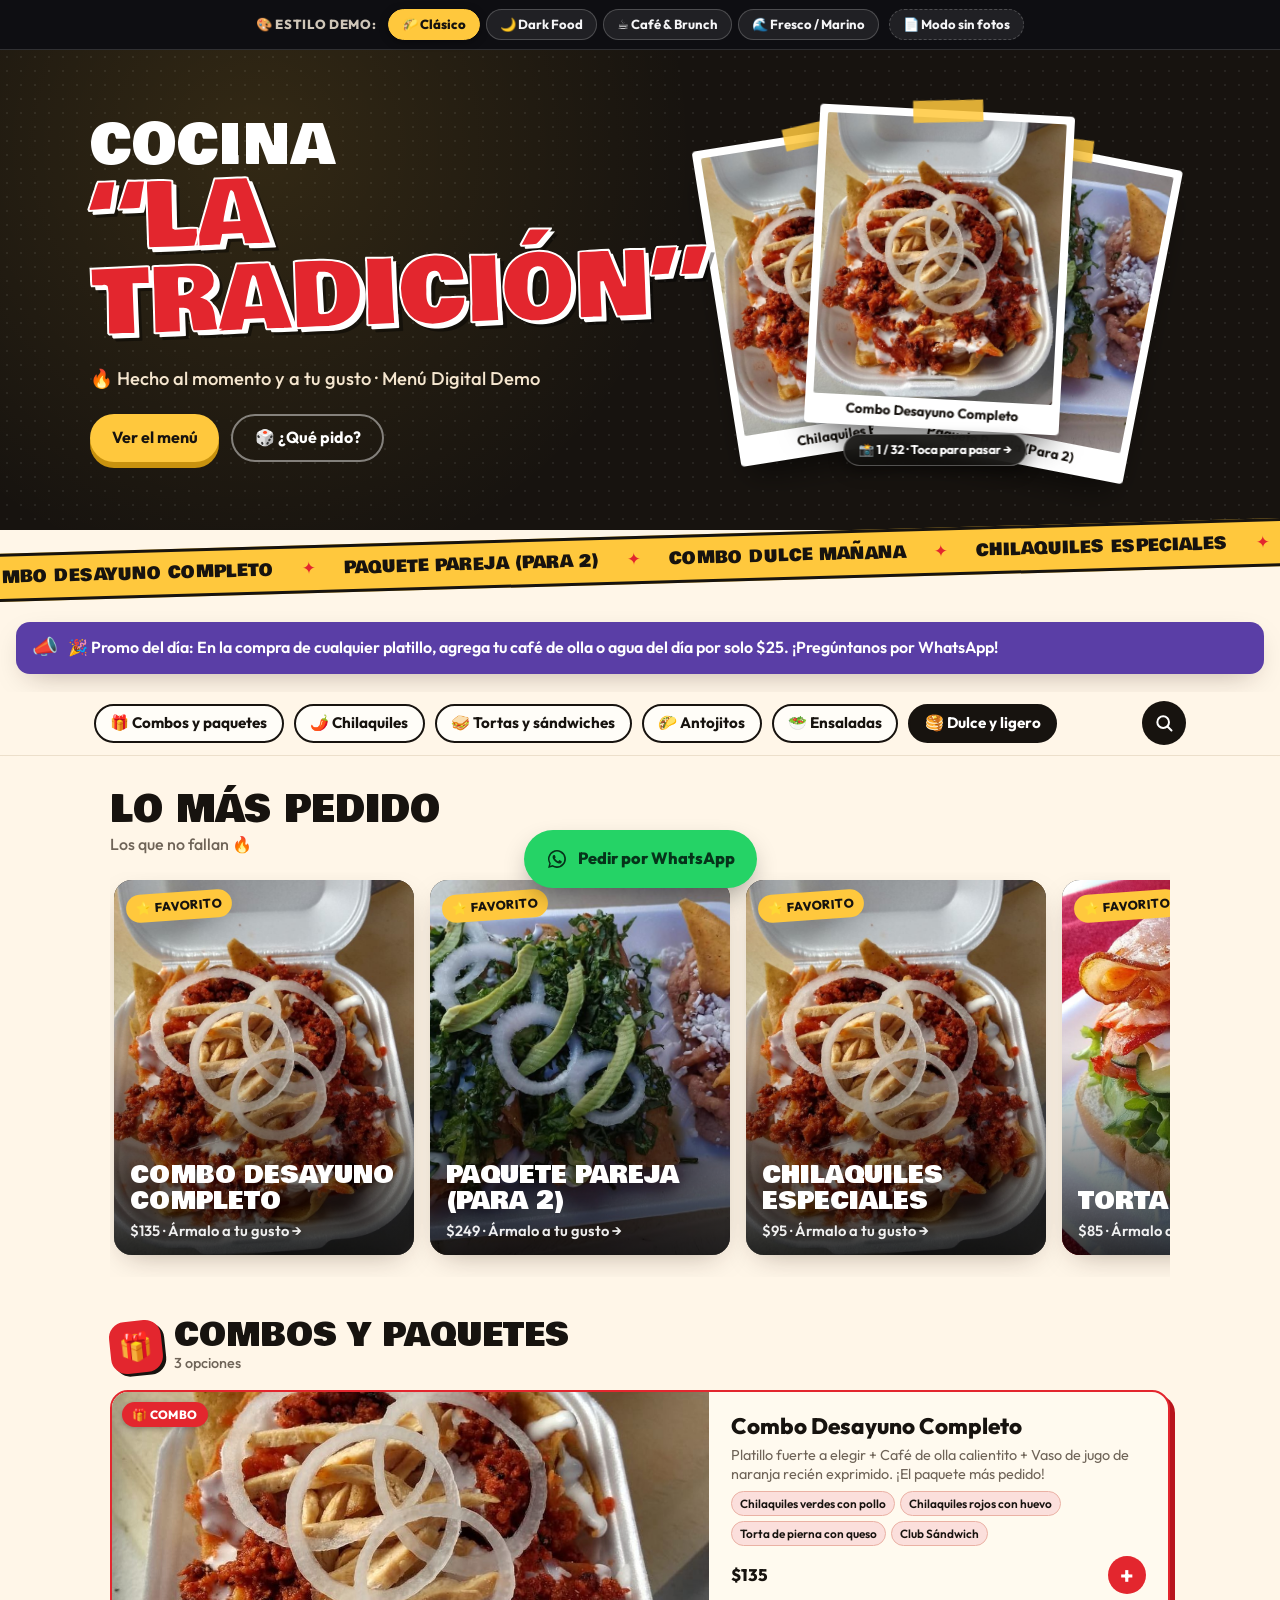
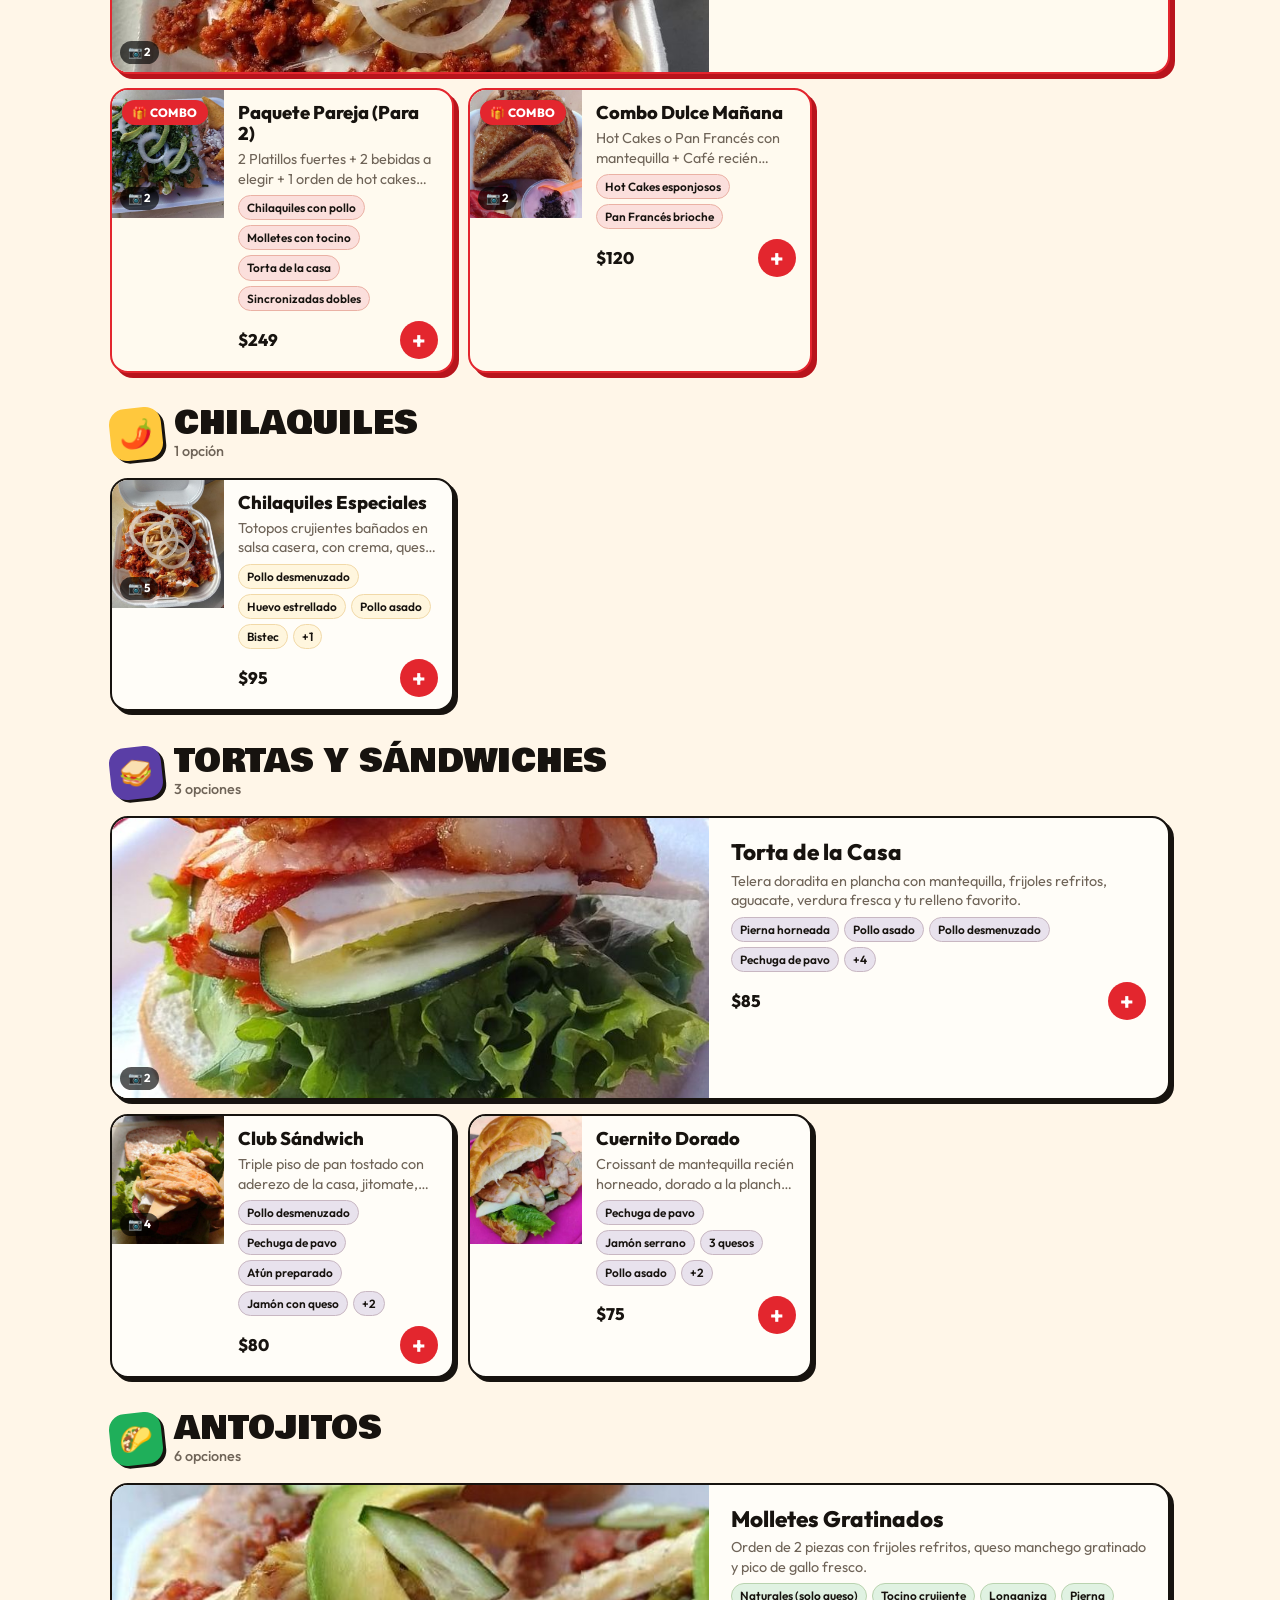
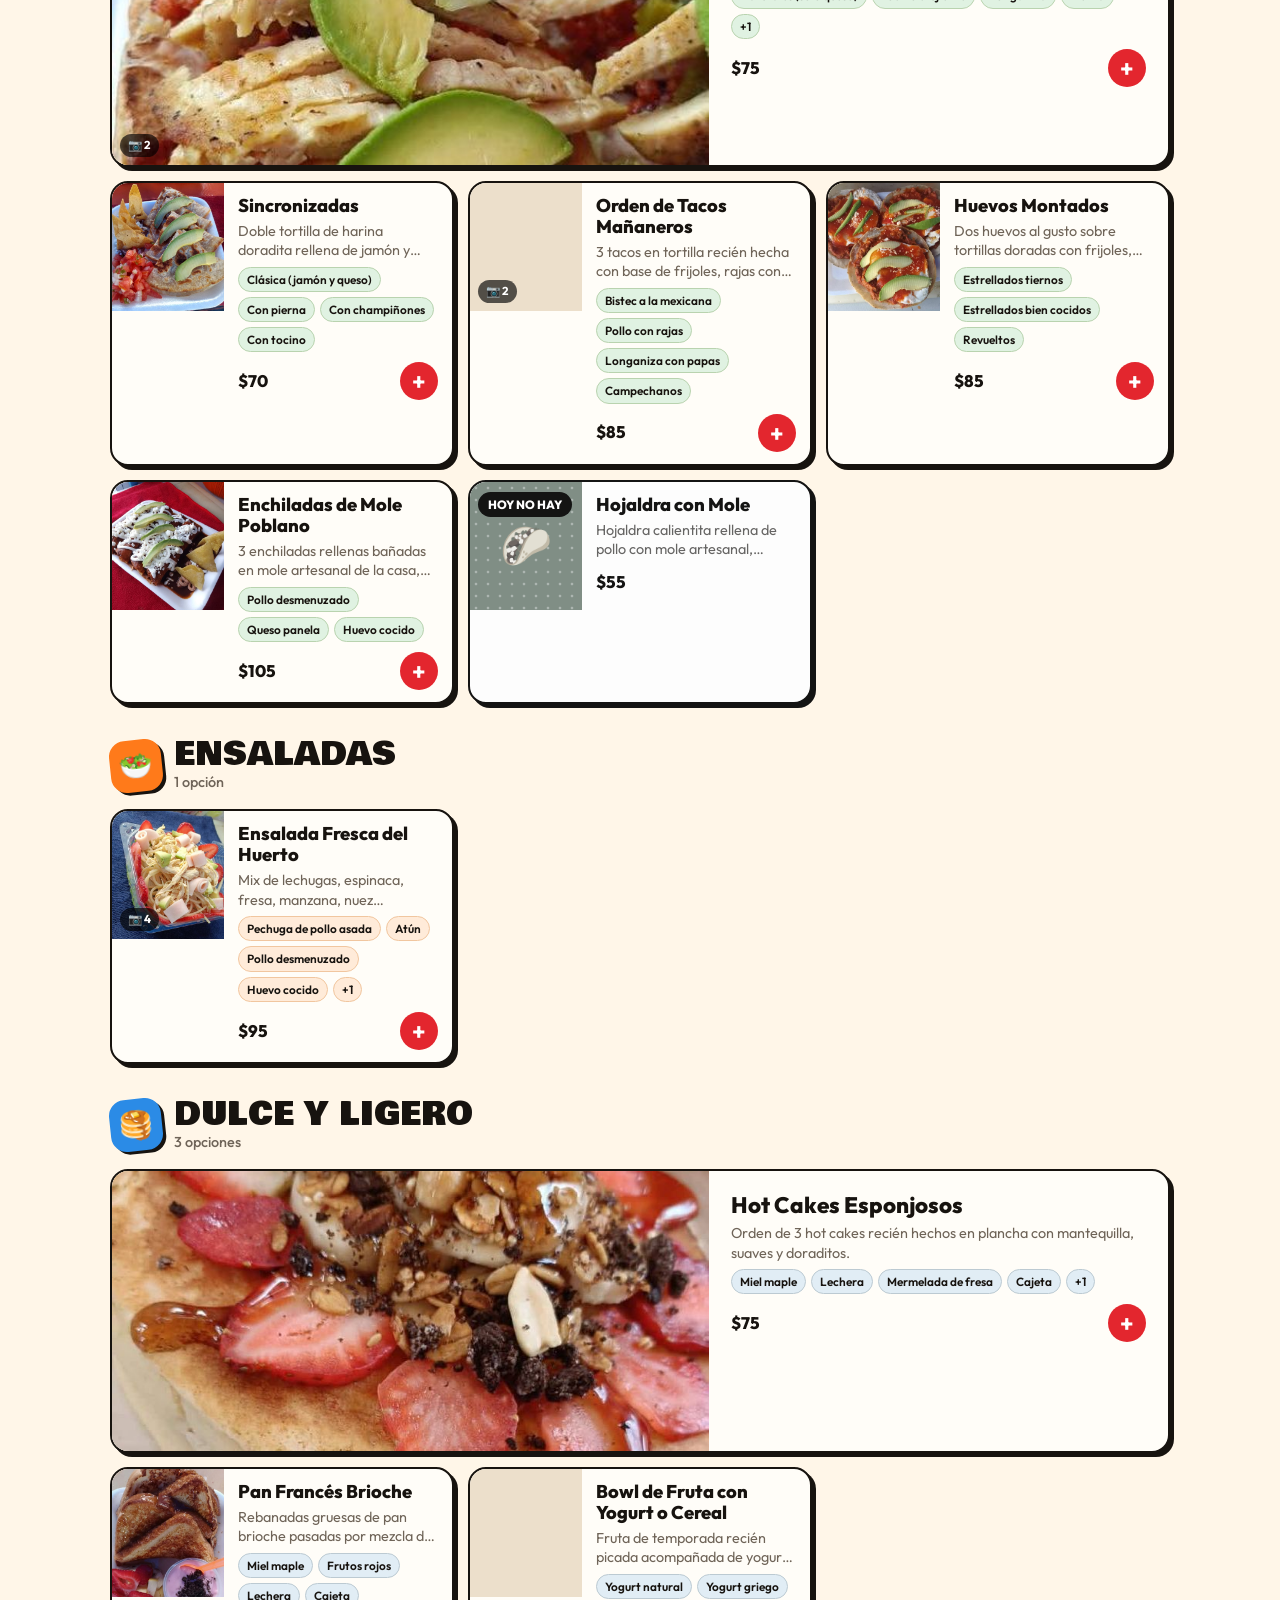
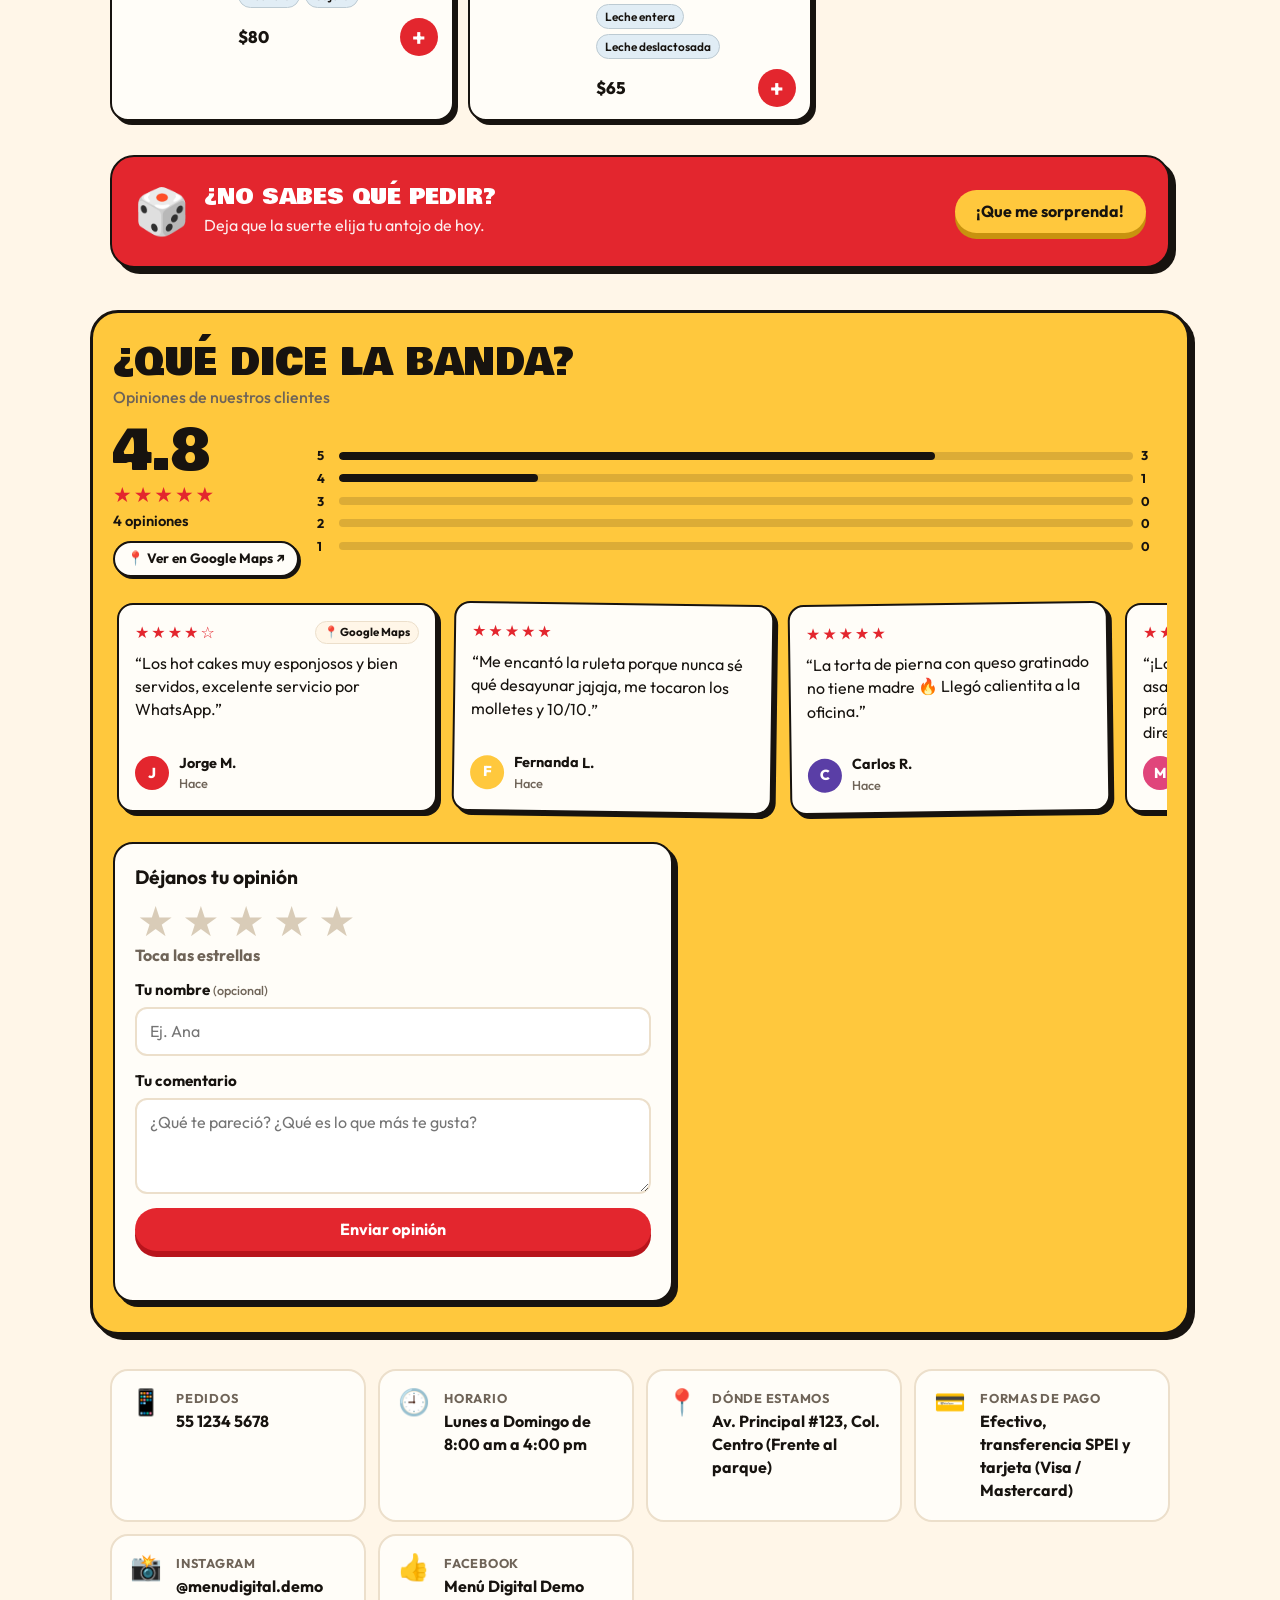
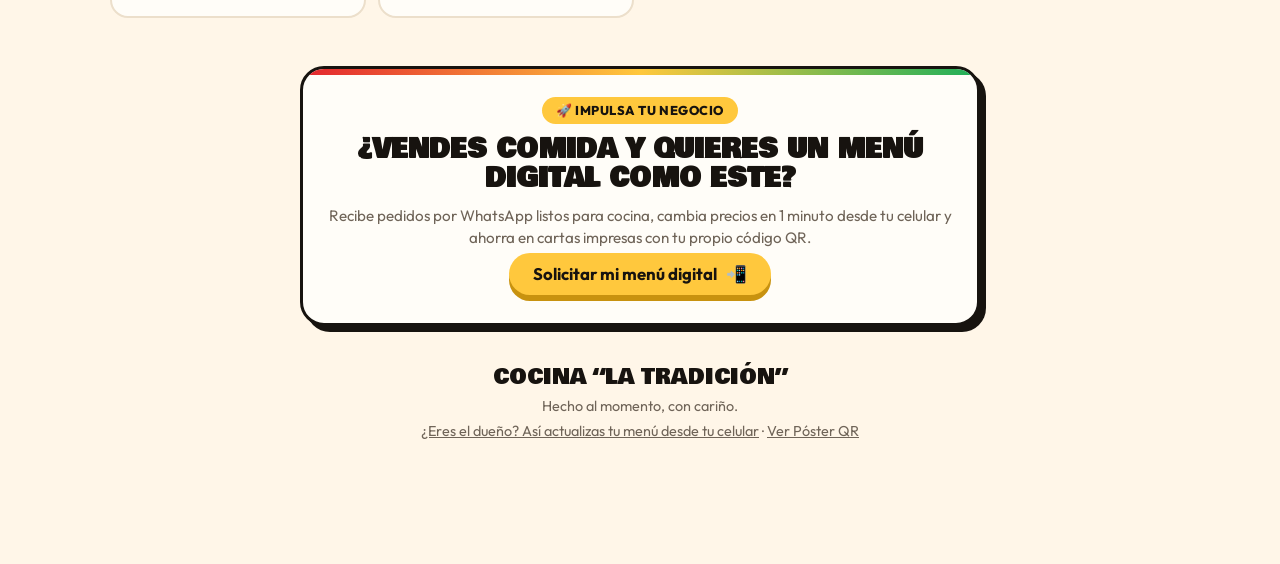
==== commit febb6d7a: "fix(modo): corregir cache-busting, wrap en barra superior y modo sin fotos en ruleta/carrito" ====
--- a/index.html
+++ b/index.html
@@ -28,7 +28,7 @@
   <link rel="preconnect" href="https://fonts.googleapis.com">
   <link rel="preconnect" href="https://fonts.gstatic.com" crossorigin>
   <link href="https://fonts.googleapis.com/css2?family=Bowlby+One&family=Outfit:wght@400;500;600;700;800&display=swap" rel="stylesheet">
-  <link rel="stylesheet" href="estilos.css">
+  <link rel="stylesheet" href="estilos.css?v=20261116b">
 </head>
 <body>
 
@@ -41,7 +41,7 @@
         <button type="button" class="theme-chip" data-set-tema="dark">🌙 Dark Food</button>
         <button type="button" class="theme-chip" data-set-tema="cafe">☕ Café &amp; Brunch</button>
         <button type="button" class="theme-chip" data-set-tema="marino">🌊 Fresco / Marino</button>
-        <button type="button" class="theme-chip theme-chip-sep" id="btn-sin-fotos" data-toggle-fotos aria-pressed="false">📄 Sin fotos</button>
+        <button type="button" class="theme-chip theme-chip-sep" id="btn-sin-fotos" data-toggle-fotos aria-pressed="false">📄 Modo sin fotos</button>
       </div>
     </div>
   </div>
@@ -259,8 +259,8 @@
 
   <div class="toast" id="toast" role="status" aria-live="polite"></div>
 
-  <script src="configuracion.js"></script>
-  <script src="menu-respaldo.js"></script>
-  <script src="app.js"></script>
+  <script src="configuracion.js?v=20261116b"></script>
+  <script src="menu-respaldo.js?v=20261116b"></script>
+  <script src="app.js?v=20261116b"></script>
 </body>
 </html>
--- a/estilos.css
+++ b/estilos.css
@@ -402,13 +402,11 @@
   max-width: 1100px;
   margin: 0 auto;
   display: flex;
+  flex-wrap: wrap;
   align-items: center;
   justify-content: center;
-  gap: 12px;
-  overflow-x: auto;
-  scrollbar-width: none;
-}
-.theme-bar-inner::-webkit-scrollbar { display: none; }
+  gap: 8px 12px;
+}
 .theme-bar-label {
   font-weight: 800;
   font-size: .82rem;
@@ -419,7 +417,9 @@
 }
 .theme-chips {
   display: flex;
-  gap: 8px;
+  flex-wrap: wrap;
+  justify-content: center;
+  gap: 6px;
 }
 .theme-chip {
   flex: none;
@@ -971,7 +971,13 @@
 
 /* ---------- modo sin fotos (solo texto / carta limpia) ---------- */
 .theme-chip-sep { margin-left: 4px; border-style: dashed; }
-.theme-chip-sep.is-on { border-style: solid; }
+.theme-chip-sep.is-on {
+  background: #ffffff;
+  color: #17130f;
+  border-style: solid;
+  border-color: var(--yellow);
+  box-shadow: 0 0 0 2px rgba(255, 200, 61, .35), 0 2px 8px rgba(0,0,0,.35);
+}
 
 [data-sin-fotos] .hero {
   grid-template-columns: 1fr;
@@ -979,6 +985,7 @@
   justify-items: center;
   padding-block: 44px 48px;
 }
+[data-sin-fotos] .hero-photos { display: none !important; }
 [data-sin-fotos] .hero-title { transform-origin: center; }
 [data-sin-fotos] .hero-actions { justify-content: center; }
 
@@ -999,7 +1006,9 @@
   border-left: 6px solid var(--accent, var(--red));
 }
 [data-sin-fotos] .dish-body { padding: 16px 16px 14px; gap: 7px; }
-[data-sin-fotos] .dish-big .dish-body { padding: 20px; }
+[data-sin-fotos] .dish-big { grid-column: auto; }
+[data-sin-fotos] .dish-big .dish-name { font-size: 1.15rem; }
+[data-sin-fotos] .dish-big .dish-body { padding: 16px 16px 14px; }
 [data-sin-fotos] .dish-big .dish-desc { -webkit-line-clamp: 2; }
 
 .dish-badges { display: flex; flex-wrap: wrap; gap: 6px; margin-bottom: 2px; }
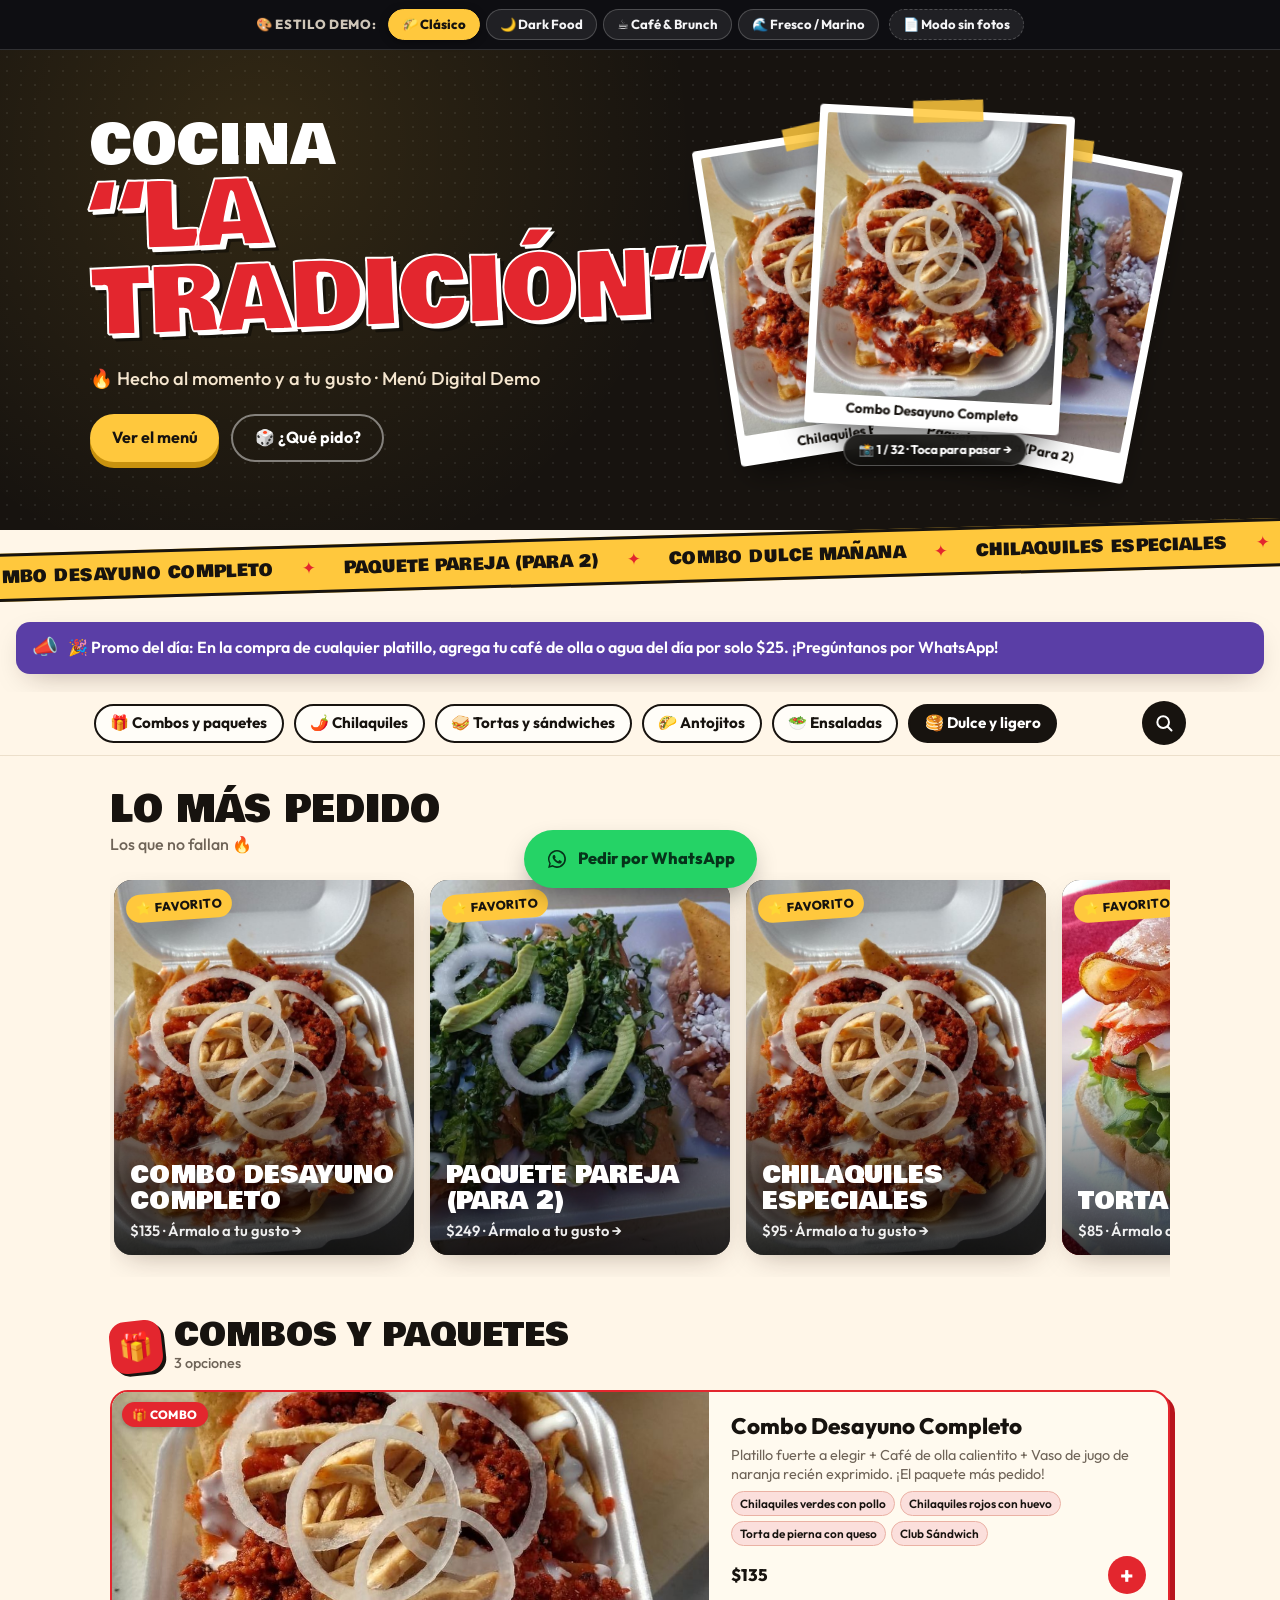
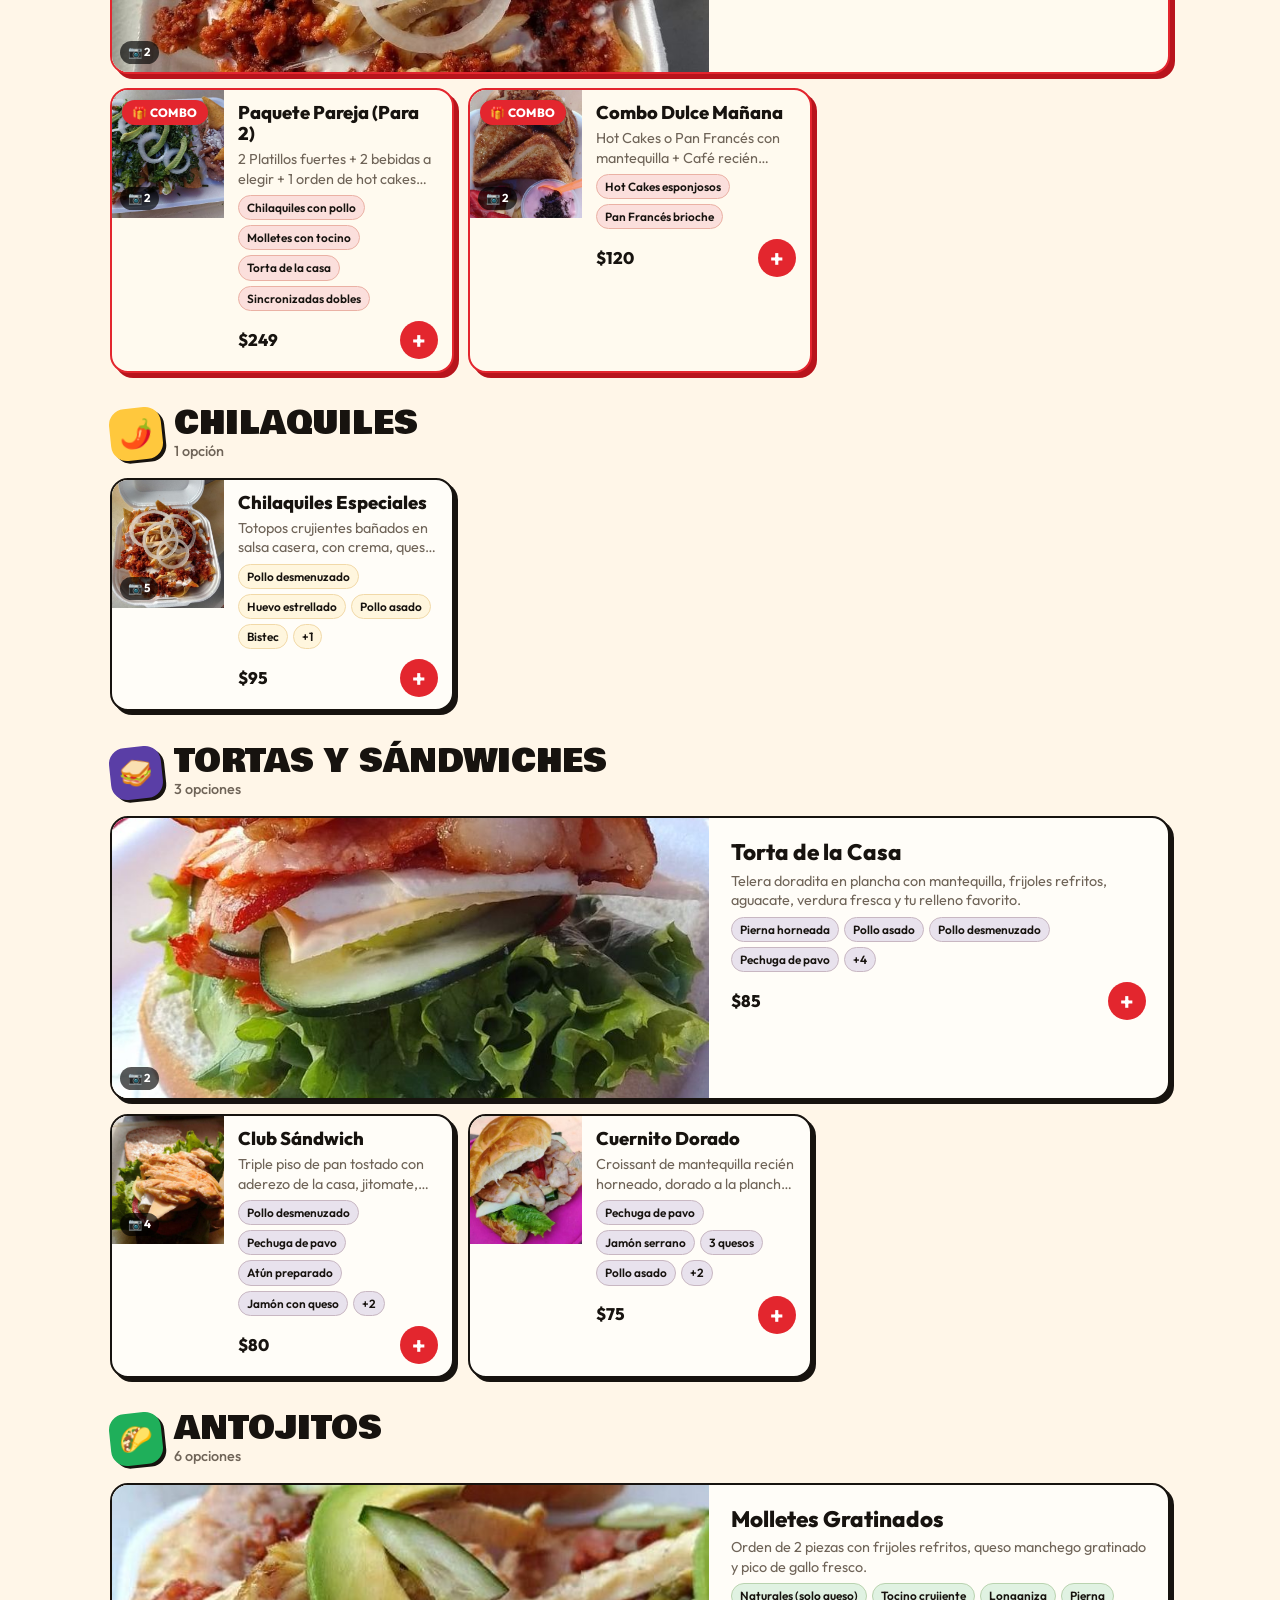
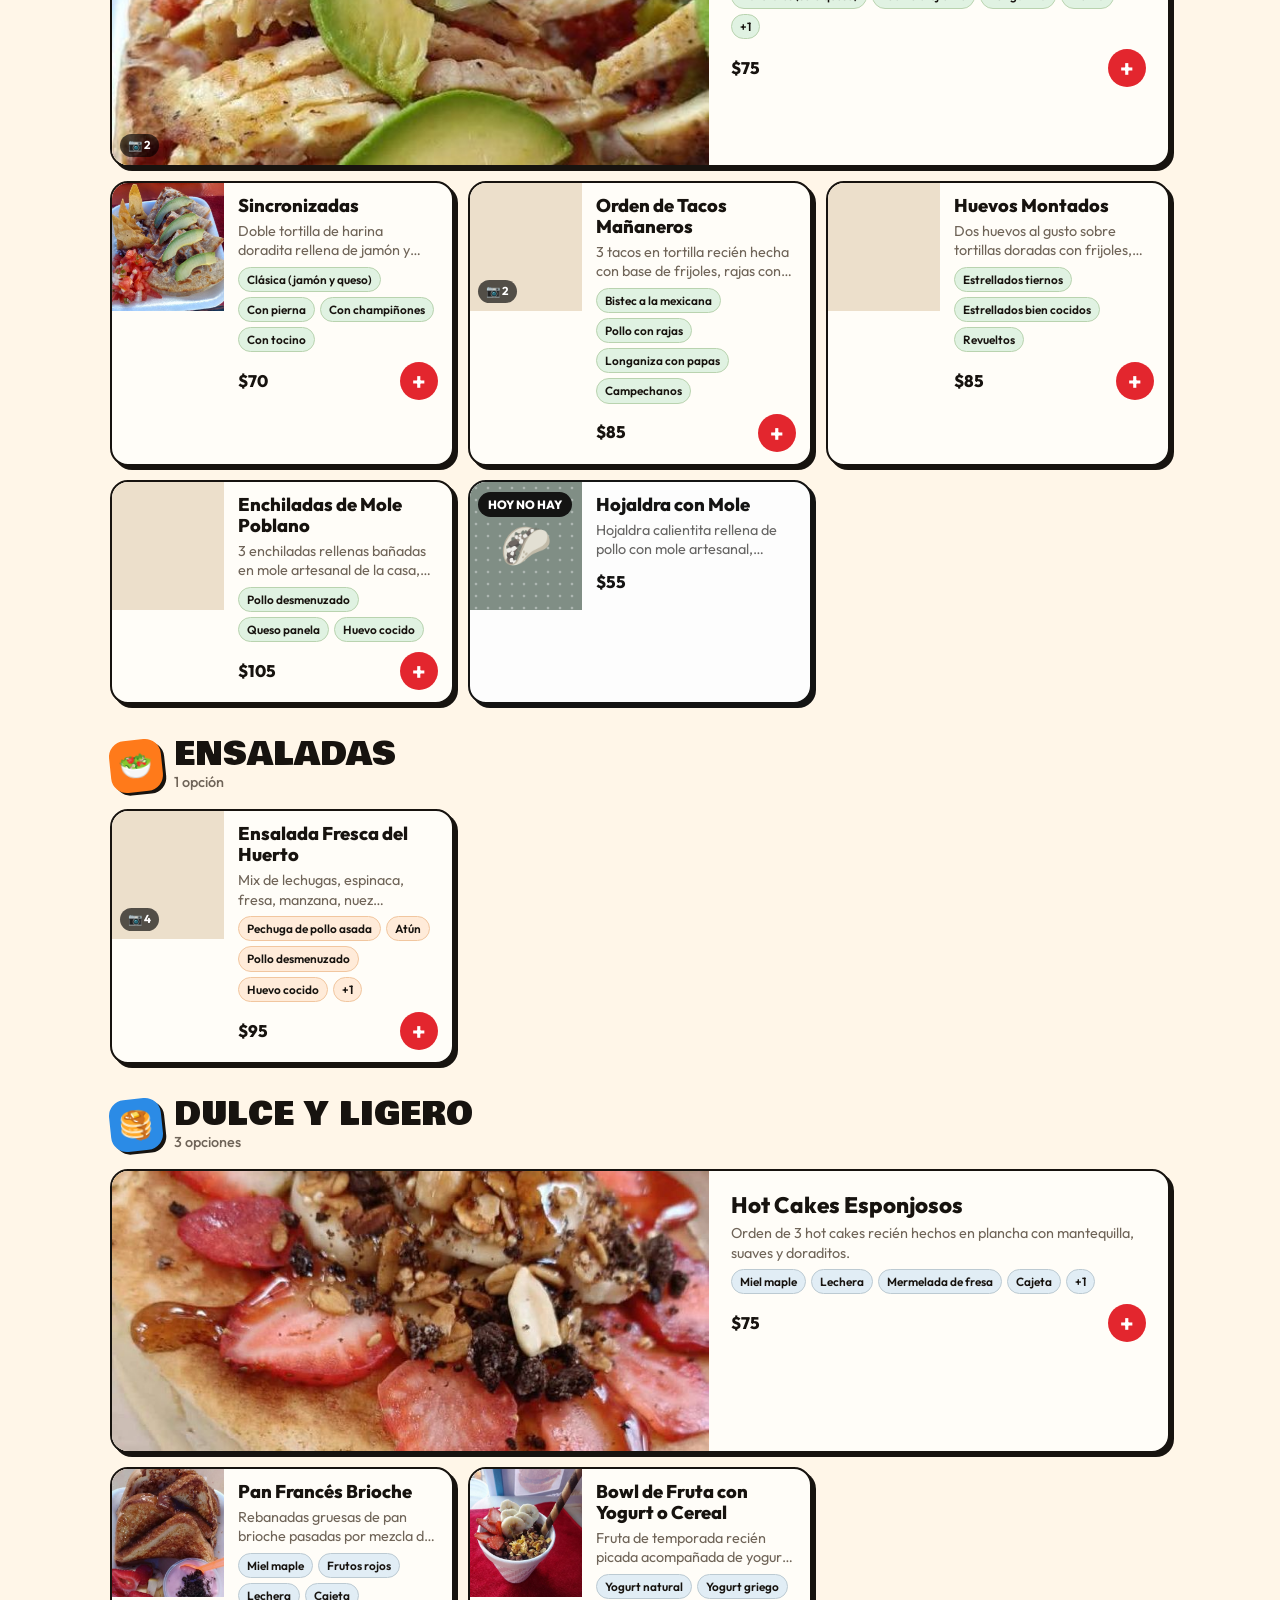
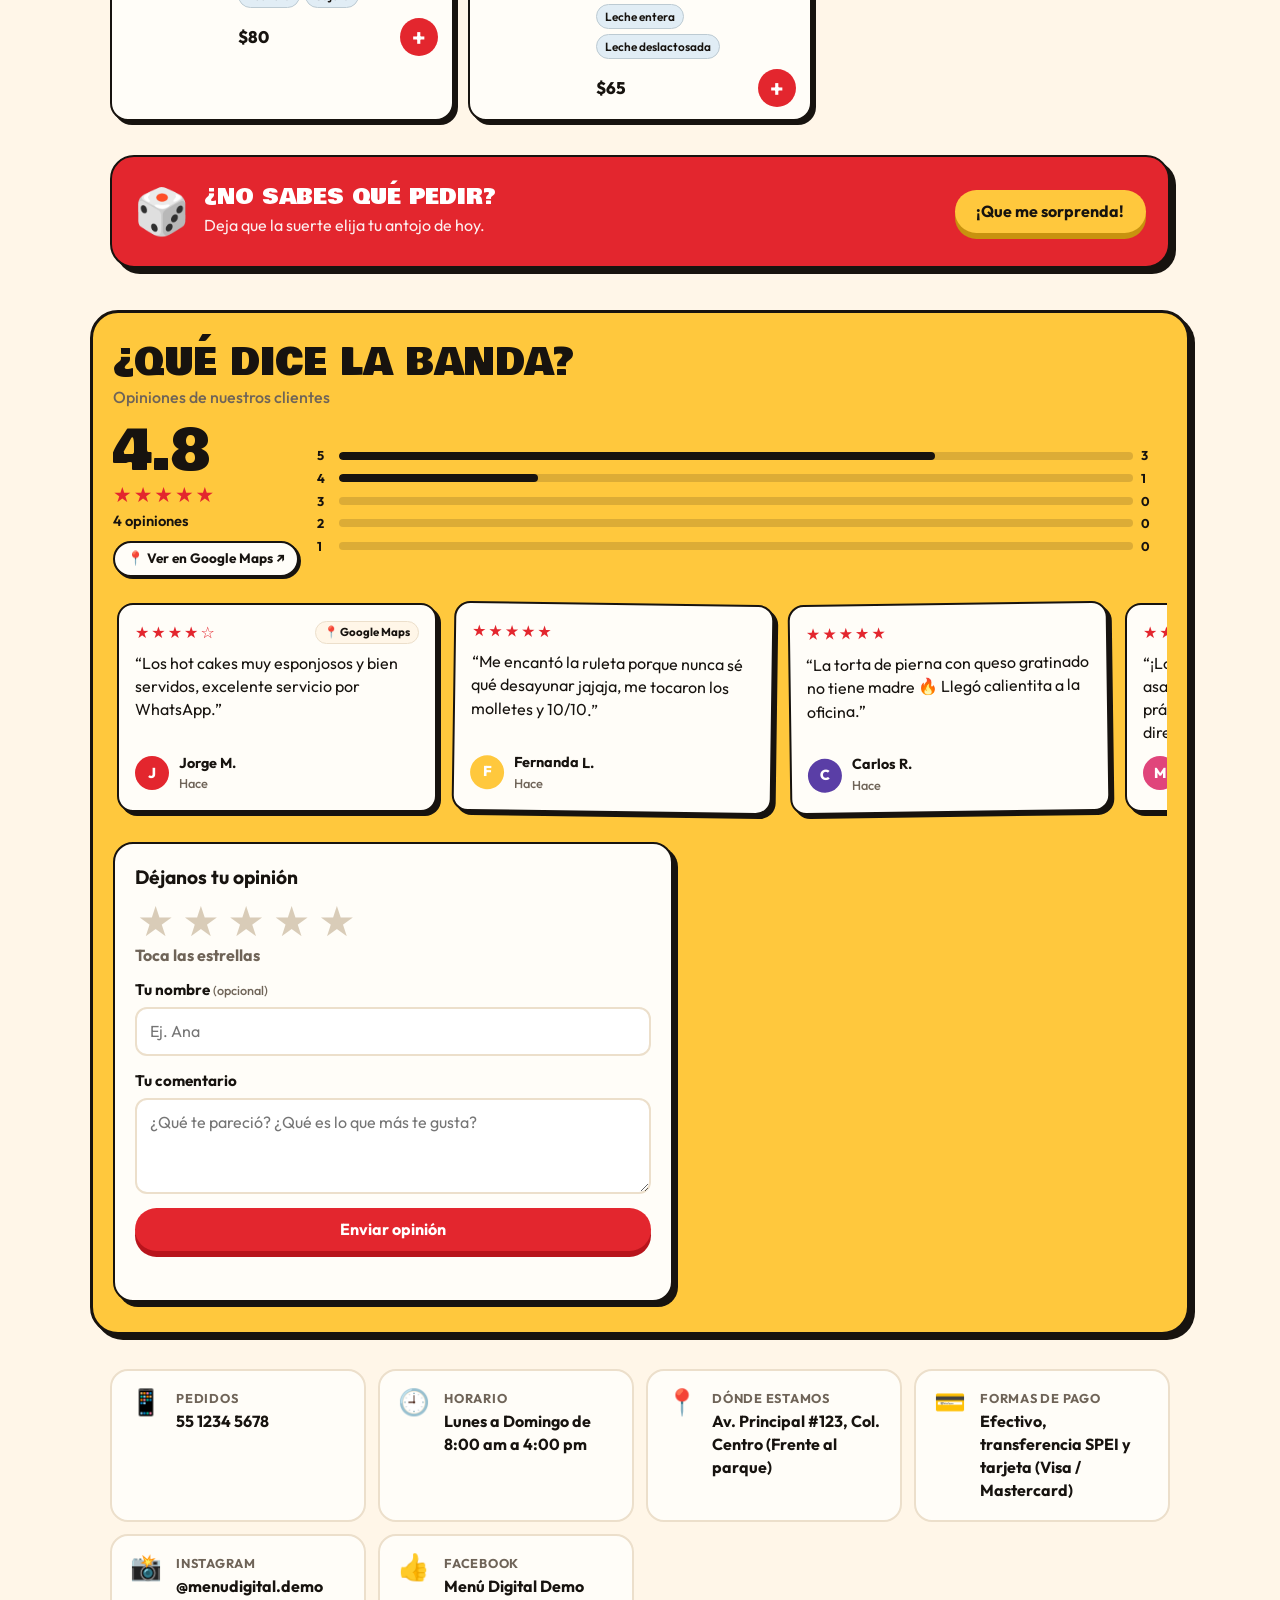
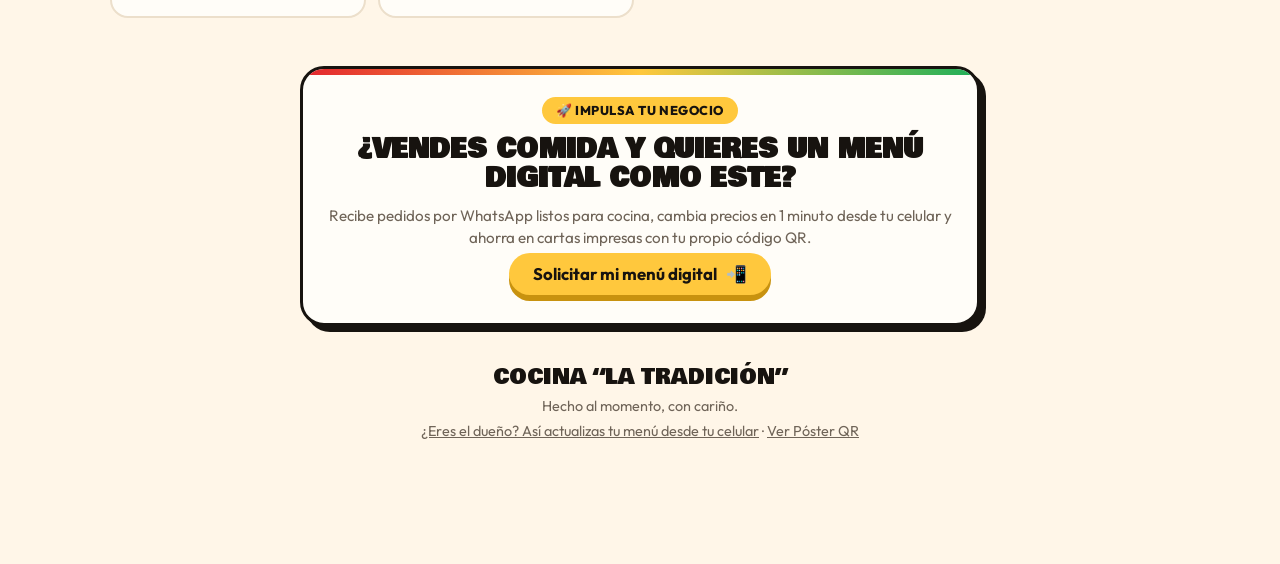
==== commit de7e0d63: "feat(estilos): rediseñar estructura y tipografia de cada tema visual" ====
--- a/index.html
+++ b/index.html
@@ -27,8 +27,8 @@
   <link rel="icon" href="data:image/svg+xml,<svg xmlns='http://www.w3.org/2000/svg' viewBox='0 0 100 100'><text y='.9em' font-size='90'>🍳</text></svg>">
   <link rel="preconnect" href="https://fonts.googleapis.com">
   <link rel="preconnect" href="https://fonts.gstatic.com" crossorigin>
-  <link href="https://fonts.googleapis.com/css2?family=Bowlby+One&family=Outfit:wght@400;500;600;700;800&display=swap" rel="stylesheet">
-  <link rel="stylesheet" href="estilos.css?v=20261116b">
+  <link href="https://fonts.googleapis.com/css2?family=Bowlby+One&family=Fredoka:wght@600;700&family=Outfit:wght@400;500;600;700;800&family=Playfair+Display:ital,wght@0,600;0,700;1,400&family=Space+Grotesk:wght@600;700&display=swap" rel="stylesheet">
+  <link rel="stylesheet" href="estilos.css?v=20261116c">
 </head>
 <body>
 
@@ -259,8 +259,8 @@
 
   <div class="toast" id="toast" role="status" aria-live="polite"></div>
 
-  <script src="configuracion.js?v=20261116b"></script>
-  <script src="menu-respaldo.js?v=20261116b"></script>
-  <script src="app.js?v=20261116b"></script>
+  <script src="configuracion.js?v=20261116c"></script>
+  <script src="menu-respaldo.js?v=20261116c"></script>
+  <script src="app.js?v=20261116c"></script>
 </body>
 </html>
--- a/estilos.css
+++ b/estilos.css
@@ -20,225 +20,65 @@
   --safe-b: env(safe-area-inset-bottom, 0px);
 }
 
-/* ---------- TEMAS VISUALES INTERCAMBIABLES ---------- */
-/* TEMA DARK (Fast Food / Burgers / Nocturno) */
+/* ---------- VARIABLES DE LOS 4 ESTILOS INTERCAMBIABLES ---------- */
+/* TEMA DARK FOOD (Gastro-Pub / Urbano Nocturno) */
 :root[data-tema="dark"],
 body[data-tema="dark"] {
   --hero-bg: #0d0d10;
   --ink: #f5f5f7;
   --ink-2: #e1e1e6;
   --cream: #121215;
-  --paper: #1c1c21;
-  --line: #2e2e36;
+  --paper: #1c1c22;
+  --line: #2e2e38;
   --muted: #9c9ca4;
   --red: #ff3b30;
   --red-dark: #b8141c;
   --yellow: #ffd60a;
   --purple: #bf5af2;
   --green: #30d158;
-  --shadow: 0 10px 30px -10px rgba(0,0,0,.75);
-}
-
-/* TEMA CAFÉ & BRUNCH (Cafetería / Repostería / Desayunos) */
+  --radius: 20px;
+  --display: "Space Grotesk", system-ui, sans-serif;
+  --shadow: 0 12px 30px -10px rgba(0,0,0,.75);
+}
+
+/* TEMA CAFÉ & BRUNCH (Carta Editorial / Bistro Europeo) */
 :root[data-tema="cafe"],
 body[data-tema="cafe"] {
-  --hero-bg: #221a15;
+  --hero-bg: #2b211b;
   --ink: #2b221d;
   --ink-2: #3a2e27;
   --cream: #fbf7f0;
   --paper: #ffffff;
-  --line: #e6dcce;
+  --line: #dfd3c3;
   --muted: #7d6e64;
   --red: #bf5535;
   --red-dark: #8c381f;
   --yellow: #df9e47;
   --purple: #6c5270;
   --green: #4f7757;
-  --shadow: 0 10px 30px -12px rgba(43,34,29,.22);
-}
-
-/* TEMA MARINO / FRESCO (Mariscos / Bebidas / Helados) */
+  --radius: 12px;
+  --display: "Playfair Display", Georgia, serif;
+  --shadow: 0 8px 24px -10px rgba(43,34,29,.18);
+}
+
+/* TEMA MARINO / FRESCO (Costero / Tarjetas Verticales) */
 :root[data-tema="marino"],
 body[data-tema="marino"] {
-  --hero-bg: #071725;
+  --hero-bg: #06283d;
   --ink: #0d2238;
   --ink-2: #163657;
   --cream: #f2f6fa;
   --paper: #ffffff;
-  --line: #d2e0ec;
+  --line: #c8dfed;
   --muted: #577088;
   --red: #028090;
   --red-dark: #005662;
   --yellow: #f4a261;
   --purple: #2a9d8f;
   --green: #2ec4b6;
-  --shadow: 0 10px 30px -12px rgba(13,34,56,.2);
-}
-
-/* Reglas específicas para Dark Food */
-[data-tema="dark"] .hero {
-  background:
-    radial-gradient(circle at 20% 20%, rgba(255,214,10,.1), transparent 40%),
-    radial-gradient(rgba(255,255,255,.07) 1.2px, transparent 1.4px) 0 0 / 14px 14px,
-    #0d0d10;
-  color: #fff;
-}
-[data-tema="dark"] .hero-title {
-  color: #ff3b30;
-  -webkit-text-stroke: 2px #fff;
-  text-shadow: 4px 4px 0 #fff, 7px 7px 0 rgba(0,0,0,.9);
-}
-[data-tema="dark"] .cat-chip {
-  background: #1c1c21;
-  color: #f5f5f7;
-  border: 2px solid #32323a;
-}
-[data-tema="dark"] .cat-chip.is-on {
-  background: var(--yellow);
-  color: #121215;
-  border-color: var(--yellow);
-  font-weight: 800;
-}
-[data-tema="dark"] .dish {
-  background: #1c1c21;
-  border-color: #2e2e36;
-  box-shadow: 4px 4px 0 #000;
-  color: #f5f5f7;
-}
-[data-tema="dark"] .dish:active {
-  box-shadow: 2px 2px 0 #000;
-}
-[data-tema="dark"] .dish-name,
-[data-tema="dark"] .fav-name,
-[data-tema="dark"] .op-score,
-[data-tema="dark"] .footer-brand,
-[data-tema="dark"] .pl-head h2,
-[data-tema="dark"] .grupo-head h3,
-[data-tema="dark"] .car-info strong,
-[data-tema="dark"] .car-total {
-  color: #ffffff;
-}
-[data-tema="dark"] .dish-desc,
-[data-tema="dark"] .cat-count,
-[data-tema="dark"] .block-sub,
-[data-tema="dark"] .op-fecha,
-[data-tema="dark"] .car-info small,
-[data-tema="dark"] .footer,
-[data-tema="dark"] .footer-links a {
-  color: #9c9ca4;
-}
-[data-tema="dark"] .opiniones {
-  background: #18181d;
-  color: #f5f5f7;
-  border-color: var(--yellow);
-  box-shadow: 5px 5px 0 #000;
-}
-[data-tema="dark"] .opiniones .op-stars {
-  color: var(--yellow);
-}
-[data-tema="dark"] .opiniones .op-bar i {
-  background: rgba(255,255,255,.15);
-}
-[data-tema="dark"] .opiniones .op-bar i b {
-  background: var(--yellow);
-}
-[data-tema="dark"] .op-card,
-[data-tema="dark"] .op-form,
-[data-tema="dark"] .op-vacio {
-  background: #222228;
-  border-color: #32323a;
-  box-shadow: 4px 4px 0 #000;
-  color: #f5f5f7;
-}
-[data-tema="dark"] .op-form h3 {
-  color: #ffffff;
-}
-[data-tema="dark"] .op-maps-link,
-[data-tema="dark"] .op-badge-maps,
-[data-tema="dark"] .op-cta-box {
-  background: #24242a;
-  color: #f5f5f7;
-  border-color: #363640;
-}
-[data-tema="dark"] .op-maps-link {
-  box-shadow: 2px 2px 0 #000;
-}
-[data-tema="dark"] .op-cta-box .btn-yellow {
-  color: #121215;
-}
-[data-tema="dark"] .field input,
-[data-tema="dark"] .field textarea,
-[data-tema="dark"] .search-box input {
-  background: #24242a;
-  color: #ffffff;
-  border-color: #363640;
-}
-[data-tema="dark"] .chip {
-  background: #24242a;
-  color: #f5f5f7;
-  border-color: #363640;
-}
-[data-tema="dark"] .chip.is-on {
-  background: var(--yellow);
-  color: #121215;
-  border-color: var(--yellow);
-  font-weight: 800;
-}
-[data-tema="dark"] .mini-chip {
-  background: color-mix(in srgb, var(--accent, var(--red)) 18%, #202026);
-  color: #f5f5f7;
-  border: 1px solid color-mix(in srgb, var(--accent, var(--red)) 35%, #363640);
-}
-[data-tema="dark"] .car-item {
-  background: #24242a;
-}
-[data-tema="dark"] .qty {
-  border-color: #363640;
-  color: #ffffff;
-}
-[data-tema="dark"] .cats-search {
-  background: var(--yellow);
-  color: #121215;
-}
-[data-tema="dark"] .footer-promo {
-  background: #1c1c21;
-  border-color: #32323a;
-  box-shadow: 6px 6px 0 #000;
-}
-[data-tema="dark"] .footer-promo .promo-title {
-  color: #ffffff;
-}
-[data-tema="dark"] .footer-promo .promo-badge {
-  background: var(--yellow);
-  color: #121215;
-}
-[data-tema="dark"] .cartbar-cart {
-  background: var(--yellow);
-  color: #121215;
-}
-[data-tema="dark"] .cartbar-count {
-  background: #121215;
-  color: var(--yellow);
-}
-[data-tema="dark"] .sheet {
-  background: #1c1c21;
-  color: #f5f5f7;
-}
-[data-tema="dark"] .sheet-foot {
-  background: #1c1c21;
-  border-top-color: #2e2e36;
-}
-[data-tema="dark"] .sheet-close {
-  background: #2a2a32;
-  color: #ffffff;
-}
-[data-tema="dark"] .info-card {
-  background: #1c1c21;
-  border-color: #2e2e36;
-  color: #f5f5f7;
-}
-[data-tema="dark"] .info-card p {
-  color: #ffffff;
+  --radius: 24px;
+  --display: "Fredoka", system-ui, sans-serif;
+  --shadow: 0 12px 28px -10px rgba(13,34,56,.16);
 }
 
 * { box-sizing: border-box; }
@@ -969,6 +809,459 @@
 .reveal { opacity: 0; transform: translateY(18px); transition: opacity .5s ease, transform .5s ease; }
 .reveal.is-in { opacity: 1; transform: none; }
 
+/* ---------- ESTILO 2: DARK FOOD (Gastro-Pub / Urbano Nocturno) ---------- */
+[data-tema="dark"] .hero {
+  background:
+    radial-gradient(circle at 20% 20%, rgba(255,214,10,.12), transparent 42%),
+    radial-gradient(rgba(255,255,255,.06) 1.2px, transparent 1.4px) 0 0 / 16px 16px,
+    #0d0d10;
+  color: #fff;
+}
+[data-tema="dark"] .hero-kicker {
+  color: var(--yellow);
+  font-weight: 700;
+  letter-spacing: .12em;
+  font-size: clamp(1rem, 3.5vw, 1.3rem);
+}
+[data-tema="dark"] .hero-title {
+  color: #ffffff;
+  font-weight: 700;
+  letter-spacing: -.03em;
+  -webkit-text-stroke: 0;
+  text-shadow: 0 4px 24px rgba(255, 59, 48, .45);
+  transform: none;
+}
+[data-tema="dark"] .polaroid {
+  background: #1e1e26;
+  border: 1px solid rgba(255,255,255,.15);
+  border-radius: 16px;
+  padding: 10px 10px 34px;
+  box-shadow: 0 20px 38px rgba(0,0,0,.75);
+}
+[data-tema="dark"] .polaroid span { color: #f5f5f7; }
+[data-tema="dark"] .polaroid::before { display: none; }
+[data-tema="dark"] .marquee-wrap { margin: 0; padding: 0; }
+[data-tema="dark"] .marquee {
+  transform: none;
+  margin: 0;
+  background: #18181f;
+  color: var(--yellow);
+  border-block: 1px solid rgba(255,214,10,.3);
+}
+[data-tema="dark"] .cats {
+  margin-top: 0;
+  background: rgba(18, 18, 21, .88);
+  border-bottom: 1px solid #2e2e36;
+}
+[data-tema="dark"] .cat-chip {
+  background: #1c1c21;
+  color: #f5f5f7;
+  border: 1.5px solid #32323a;
+}
+[data-tema="dark"] .cat-chip.is-on {
+  background: var(--yellow);
+  color: #121215;
+  border-color: var(--yellow);
+  font-weight: 800;
+}
+[data-tema="dark"] .cat-emoji {
+  border-radius: 14px;
+  transform: none;
+  box-shadow: 0 6px 16px rgba(0,0,0,.45);
+}
+[data-tema="dark"] .dish {
+  background: #1c1c22;
+  border: 1px solid #2e2e38;
+  border-radius: 20px;
+  box-shadow: 0 12px 26px -10px rgba(0,0,0,.7);
+  color: #f5f5f7;
+}
+[data-tema="dark"] .dish:active {
+  transform: translateY(1px);
+  box-shadow: 0 6px 16px -6px rgba(0,0,0,.7);
+}
+[data-tema="dark"] .dish-photo {
+  margin: 10px 0 10px 10px;
+  border-radius: 14px;
+  overflow: hidden;
+  min-height: 118px;
+}
+[data-tema="dark"] .dish-big .dish-photo { margin: 12px 12px 0; border-radius: 16px; }
+@media (min-width: 700px) {
+  [data-tema="dark"] .dish-big .dish-photo { margin: 12px 0 12px 12px; }
+}
+[data-tema="dark"] .dish-combo {
+  border: 2px solid var(--red);
+  box-shadow: 0 12px 28px -8px rgba(255, 59, 48, .28);
+  background: color-mix(in srgb, #1c1c22 92%, var(--red) 8%);
+}
+[data-tema="dark"] .add-pill {
+  border-radius: 12px;
+  background: var(--yellow);
+  color: #121215;
+}
+[data-tema="dark"] .btn { box-shadow: none; }
+[data-tema="dark"] .btn-yellow { color: #121215; }
+[data-tema="dark"] .ruleta-card {
+  background: linear-gradient(135deg, #271820 0%, #1c1c22 100%);
+  border: 1px solid rgba(255,59,48,.5);
+  box-shadow: 0 14px 32px -10px rgba(0,0,0,.75);
+}
+[data-tema="dark"] .ruleta-card .btn {
+  background: var(--yellow);
+  color: #121215;
+  box-shadow: none;
+}
+[data-tema="dark"] .dish-name,
+[data-tema="dark"] .fav-name,
+[data-tema="dark"] .op-score,
+[data-tema="dark"] .footer-brand,
+[data-tema="dark"] .pl-head h2,
+[data-tema="dark"] .grupo-head h3,
+[data-tema="dark"] .car-info strong,
+[data-tema="dark"] .car-total { color: #ffffff; }
+[data-tema="dark"] .dish-desc,
+[data-tema="dark"] .cat-count,
+[data-tema="dark"] .block-sub,
+[data-tema="dark"] .op-fecha,
+[data-tema="dark"] .car-info small,
+[data-tema="dark"] .footer,
+[data-tema="dark"] .footer-links a { color: #9c9ca4; }
+[data-tema="dark"] .opiniones {
+  background: #18181d;
+  color: #f5f5f7;
+  border: 1px solid rgba(255,214,10,.35);
+  box-shadow: 0 14px 32px -12px rgba(0,0,0,.75);
+}
+[data-tema="dark"] .opiniones .op-stars { color: var(--yellow); }
+[data-tema="dark"] .opiniones .op-bar i { background: rgba(255,255,255,.15); }
+[data-tema="dark"] .opiniones .op-bar i b { background: var(--yellow); }
+[data-tema="dark"] .op-card,
+[data-tema="dark"] .op-form,
+[data-tema="dark"] .op-vacio {
+  background: #222228;
+  border: 1px solid #32323a;
+  box-shadow: 0 10px 24px -8px rgba(0,0,0,.6);
+  color: #f5f5f7;
+  transform: none;
+}
+[data-tema="dark"] .op-form h3 { color: #ffffff; }
+[data-tema="dark"] .op-maps-link,
+[data-tema="dark"] .op-badge-maps,
+[data-tema="dark"] .op-cta-box {
+  background: #24242a;
+  color: #f5f5f7;
+  border-color: #363640;
+}
+[data-tema="dark"] .op-maps-link { box-shadow: 0 4px 12px rgba(0,0,0,.45); }
+[data-tema="dark"] .op-cta-box .btn-yellow { color: #121215; }
+[data-tema="dark"] .field input,
+[data-tema="dark"] .field textarea,
+[data-tema="dark"] .search-box input {
+  background: #24242a;
+  color: #ffffff;
+  border-color: #363640;
+}
+[data-tema="dark"] .chip {
+  background: #24242a;
+  color: #f5f5f7;
+  border-color: #363640;
+}
+[data-tema="dark"] .chip.is-on {
+  background: var(--yellow);
+  color: #121215;
+  border-color: var(--yellow);
+  font-weight: 800;
+}
+[data-tema="dark"] .mini-chip {
+  background: color-mix(in srgb, var(--accent, var(--red)) 18%, #202026);
+  color: #f5f5f7;
+  border: 1px solid color-mix(in srgb, var(--accent, var(--red)) 35%, #363640);
+}
+[data-tema="dark"] .car-item { background: #24242a; }
+[data-tema="dark"] .qty { border-color: #363640; color: #ffffff; }
+[data-tema="dark"] .cats-search { background: var(--yellow); color: #121215; }
+[data-tema="dark"] .footer-promo {
+  background: #1c1c22;
+  border: 1px solid #32323a;
+  box-shadow: 0 16px 34px -12px rgba(0,0,0,.8);
+}
+[data-tema="dark"] .footer-promo .promo-title { color: #ffffff; }
+[data-tema="dark"] .footer-promo .promo-badge { background: var(--yellow); color: #121215; }
+[data-tema="dark"] .cartbar-cart { background: var(--yellow); color: #121215; }
+[data-tema="dark"] .cartbar-count { background: #121215; color: var(--yellow); }
+[data-tema="dark"] .sheet { background: #1c1c21; color: #f5f5f7; }
+[data-tema="dark"] .sheet-foot { background: #1c1c21; border-top-color: #2e2e36; }
+[data-tema="dark"] .sheet-close { background: #2a2a32; color: #ffffff; }
+[data-tema="dark"] .info-card {
+  background: #1c1c21;
+  border-color: #2e2e36;
+  color: #f5f5f7;
+}
+[data-tema="dark"] .info-card p { color: #ffffff; }
+[data-tema="dark"] .toast {
+  background: #24242c;
+  color: #f5f5f7;
+  border: 1px solid #3c3c48;
+  box-shadow: 0 10px 28px rgba(0,0,0,.6);
+}
+
+/* ---------- ESTILO 3: CAFÉ & BRUNCH (Carta Editorial / Bistro Europeo) ---------- */
+[data-tema="cafe"] .hero {
+  background: radial-gradient(circle at 80% 20%, rgba(223,158,71,.18), transparent 45%), #2b211b;
+}
+[data-tema="cafe"] .hero-kicker {
+  font-family: var(--body);
+  font-size: .95rem;
+  letter-spacing: .22em;
+  color: #df9e47;
+  font-weight: 600;
+}
+[data-tema="cafe"] .hero-title {
+  font-weight: 700;
+  font-style: italic;
+  text-transform: none;
+  -webkit-text-stroke: 0;
+  text-shadow: none;
+  color: #fbf7f0;
+  transform: none;
+  letter-spacing: -.01em;
+}
+[data-tema="cafe"] .polaroid {
+  border-radius: 10px;
+  border: 1px solid #e6dcce;
+  padding: 10px 10px 32px;
+  box-shadow: 0 14px 28px rgba(20,12,8,.35);
+}
+[data-tema="cafe"] .polaroid::before { display: none; }
+[data-tema="cafe"] .polaroid span {
+  font-family: var(--display);
+  font-style: italic;
+  font-weight: 600;
+}
+[data-tema="cafe"] .marquee-wrap { margin: 0; padding: 0; }
+[data-tema="cafe"] .marquee {
+  transform: none;
+  margin: 0;
+  background: #efe6d8;
+  color: #3a2e27;
+  border-block: 1px solid #d8cbb8;
+}
+[data-tema="cafe"] .marquee-track {
+  font-style: italic;
+  text-transform: none;
+  font-size: 1.1rem;
+}
+[data-tema="cafe"] .cats {
+  margin-top: 0;
+  background: rgba(251, 247, 240, .94);
+  border-bottom: 1px solid #dfd3c3;
+}
+[data-tema="cafe"] .cat-chip {
+  border: 1px solid #cbbba6;
+  border-radius: 8px;
+  font-weight: 600;
+}
+[data-tema="cafe"] .cat-chip.is-on {
+  background: #2b221d;
+  color: #fbf7f0;
+  border-color: #2b221d;
+}
+[data-tema="cafe"] .cat-head {
+  border-bottom: 1px solid #e2d6c5;
+  padding-bottom: 10px;
+}
+[data-tema="cafe"] .cat-emoji {
+  transform: none;
+  border-radius: 50%;
+  background: #efe6d8;
+  border: 1px solid #d8cbb8;
+  box-shadow: none;
+  width: 46px;
+  height: 46px;
+  font-size: 1.4rem;
+}
+[data-tema="cafe"] .cat-name,
+[data-tema="cafe"] .block-title {
+  text-transform: none;
+  font-weight: 700;
+  letter-spacing: -.01em;
+}
+[data-tema="cafe"] .dish {
+  border: 1px solid #dfd3c3;
+  border-radius: 12px;
+  box-shadow: 0 6px 20px -8px rgba(43, 34, 29, .12);
+}
+[data-tema="cafe"] .dish:active {
+  transform: translateY(1px);
+  box-shadow: 0 3px 10px -4px rgba(43, 34, 29, .12);
+}
+[data-tema="cafe"] .dish-combo {
+  border: 1.5px solid var(--red);
+  box-shadow: 0 8px 22px -8px rgba(191, 85, 53, .22);
+}
+[data-tema="cafe"] .dish-name {
+  font-family: var(--display);
+  font-size: 1.2rem;
+  font-weight: 700;
+}
+[data-tema="cafe"] .add-pill {
+  background: #2b221d;
+  color: #fbf7f0;
+  width: 34px;
+  height: 34px;
+  font-size: 1.25rem;
+}
+[data-tema="cafe"] .sticker {
+  font-family: var(--display);
+  font-style: italic;
+  transform: none;
+  border-radius: 6px;
+}
+[data-tema="cafe"] .badge-combo {
+  border-radius: 6px;
+  animation: none;
+}
+[data-tema="cafe"] .opiniones {
+  background: #efe6d8;
+  border: 1px solid #d5c5b0;
+  box-shadow: 0 10px 28px -10px rgba(43,34,29,.12);
+  border-radius: 16px;
+}
+[data-tema="cafe"] .op-card,
+[data-tema="cafe"] .op-form,
+[data-tema="cafe"] .op-vacio,
+[data-tema="cafe"] .ruleta-card,
+[data-tema="cafe"] .footer-promo {
+  border: 1px solid #d5c5b0;
+  box-shadow: 0 8px 22px -8px rgba(43,34,29,.1);
+  transform: none;
+}
+[data-tema="cafe"] .ruleta-card {
+  background: #3a2e27;
+  color: #fbf7f0;
+}
+[data-tema="cafe"] .ruleta-card h2,
+[data-tema="cafe"] .promo-title {
+  text-transform: none;
+}
+[data-tema="cafe"] .ruleta-card .btn {
+  background: #df9e47;
+  color: #2b221d;
+}
+[data-tema="cafe"] .btn {
+  box-shadow: none;
+  border-radius: 10px;
+}
+
+/* ---------- ESTILO 4: FRESCO / MARINO (Costero / Tarjetas Verticales) ---------- */
+[data-tema="marino"] .hero {
+  background: linear-gradient(135deg, #06283d 0%, #035373 55%, #028090 100%);
+}
+[data-tema="marino"] .hero-title {
+  color: #ffffff;
+  -webkit-text-stroke: 0;
+  text-shadow: 0 6px 18px rgba(3, 32, 54, .45);
+  transform: none;
+  letter-spacing: .01em;
+}
+[data-tema="marino"] .hero-kicker {
+  color: #72efdd;
+  font-size: clamp(1.3rem, 5vw, 2rem);
+}
+[data-tema="marino"] .polaroid {
+  border-radius: 20px;
+  padding: 10px 10px 32px;
+  box-shadow: 0 16px 32px rgba(4, 30, 50, .4);
+}
+[data-tema="marino"] .polaroid img { border-radius: 14px; }
+[data-tema="marino"] .polaroid::before { display: none; }
+[data-tema="marino"] .marquee-wrap { margin: 0; padding: 0; }
+[data-tema="marino"] .marquee {
+  transform: none;
+  margin: 0;
+  background: #dff3f6;
+  color: #073b4c;
+  border-block: 2px solid #b5dfe6;
+}
+[data-tema="marino"] .cats {
+  margin-top: 0;
+  background: rgba(242, 246, 250, .92);
+  border-bottom: 1px solid #cbe0ec;
+}
+[data-tema="marino"] .cat-chip {
+  border: 1.5px solid #b8d4e3;
+  background: #ffffff;
+}
+[data-tema="marino"] .cat-chip.is-on {
+  background: var(--red);
+  color: #ffffff;
+  border-color: var(--red);
+}
+[data-tema="marino"] .cat-emoji {
+  border-radius: 50%;
+  transform: none;
+  box-shadow: 0 6px 14px rgba(2,128,144,.25);
+}
+[data-tema="marino"]:not([data-sin-fotos]) .dish {
+  grid-template-columns: 1fr;
+  border: 1.5px solid #c8dfed;
+  border-radius: 24px;
+  box-shadow: 0 12px 26px -10px rgba(13, 34, 56, .15);
+}
+[data-tema="marino"]:not([data-sin-fotos]) .dish-photo {
+  aspect-ratio: 16 / 10;
+  min-height: 160px;
+  width: 100%;
+}
+@media (min-width: 700px) {
+  [data-tema="marino"]:not([data-sin-fotos]) .dish-big { grid-template-columns: 1.3fr 1fr; }
+  [data-tema="marino"]:not([data-sin-fotos]) .dish-big .dish-photo { aspect-ratio: auto; min-height: 280px; }
+}
+[data-tema="marino"] .dish:active {
+  transform: scale(.98);
+  box-shadow: 0 6px 16px -6px rgba(13, 34, 56, .15);
+}
+[data-tema="marino"] .dish-combo {
+  border: 2px solid var(--red);
+  box-shadow: 0 12px 28px -8px rgba(2, 128, 144, .25);
+}
+[data-tema="marino"] .sticker {
+  transform: none;
+  background: #ffffff;
+  color: #0d2238;
+}
+[data-tema="marino"] .opiniones {
+  background: #e3f4f6;
+  border: 2px solid #b5dfe6;
+  box-shadow: 0 12px 28px -10px rgba(13,34,56,.12);
+}
+[data-tema="marino"] .op-card,
+[data-tema="marino"] .op-form,
+[data-tema="marino"] .op-vacio,
+[data-tema="marino"] .ruleta-card,
+[data-tema="marino"] .footer-promo {
+  border: 1.5px solid #b5dfe6;
+  box-shadow: 0 10px 24px -8px rgba(13,34,56,.12);
+  transform: none;
+}
+[data-tema="marino"] .ruleta-card {
+  background: linear-gradient(135deg, #028090, #005662);
+  border-color: #72efdd;
+  box-shadow: 0 12px 28px -8px rgba(2,128,144,.3);
+}
+[data-tema="marino"] .ruleta-card .btn {
+  background: #ffffff;
+  color: #028090;
+  box-shadow: 0 6px 16px rgba(0,0,0,.15);
+}
+[data-tema="marino"] .btn { box-shadow: 0 6px 16px -6px rgba(13,34,56,.25); }
+[data-tema="marino"][data-sin-fotos] .dish {
+  border: 1.5px solid #c8dfed;
+  border-left: 6px solid var(--accent, var(--red));
+  box-shadow: 0 10px 22px -10px rgba(13, 34, 56, .12);
+}
+
 /* ---------- modo sin fotos (solo texto / carta limpia) ---------- */
 .theme-chip-sep { margin-left: 4px; border-style: dashed; }
 .theme-chip-sep.is-on {
